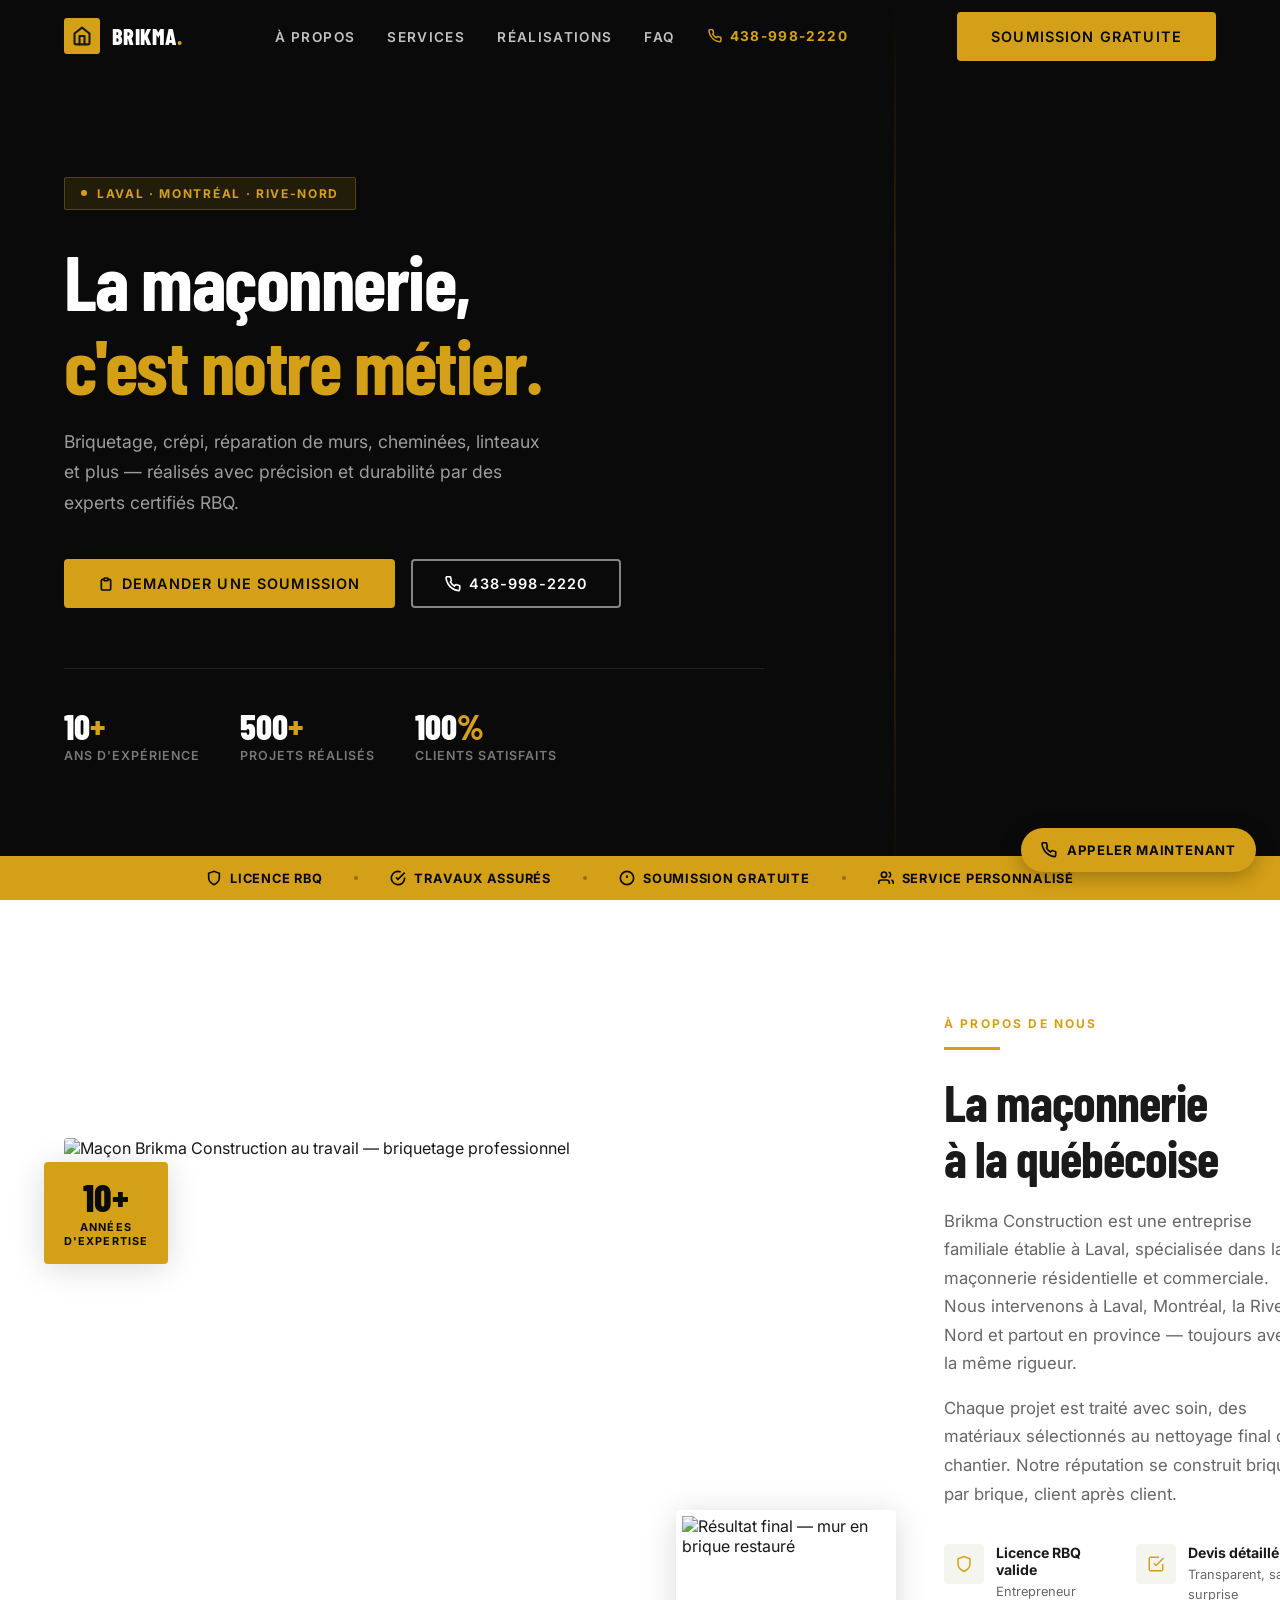
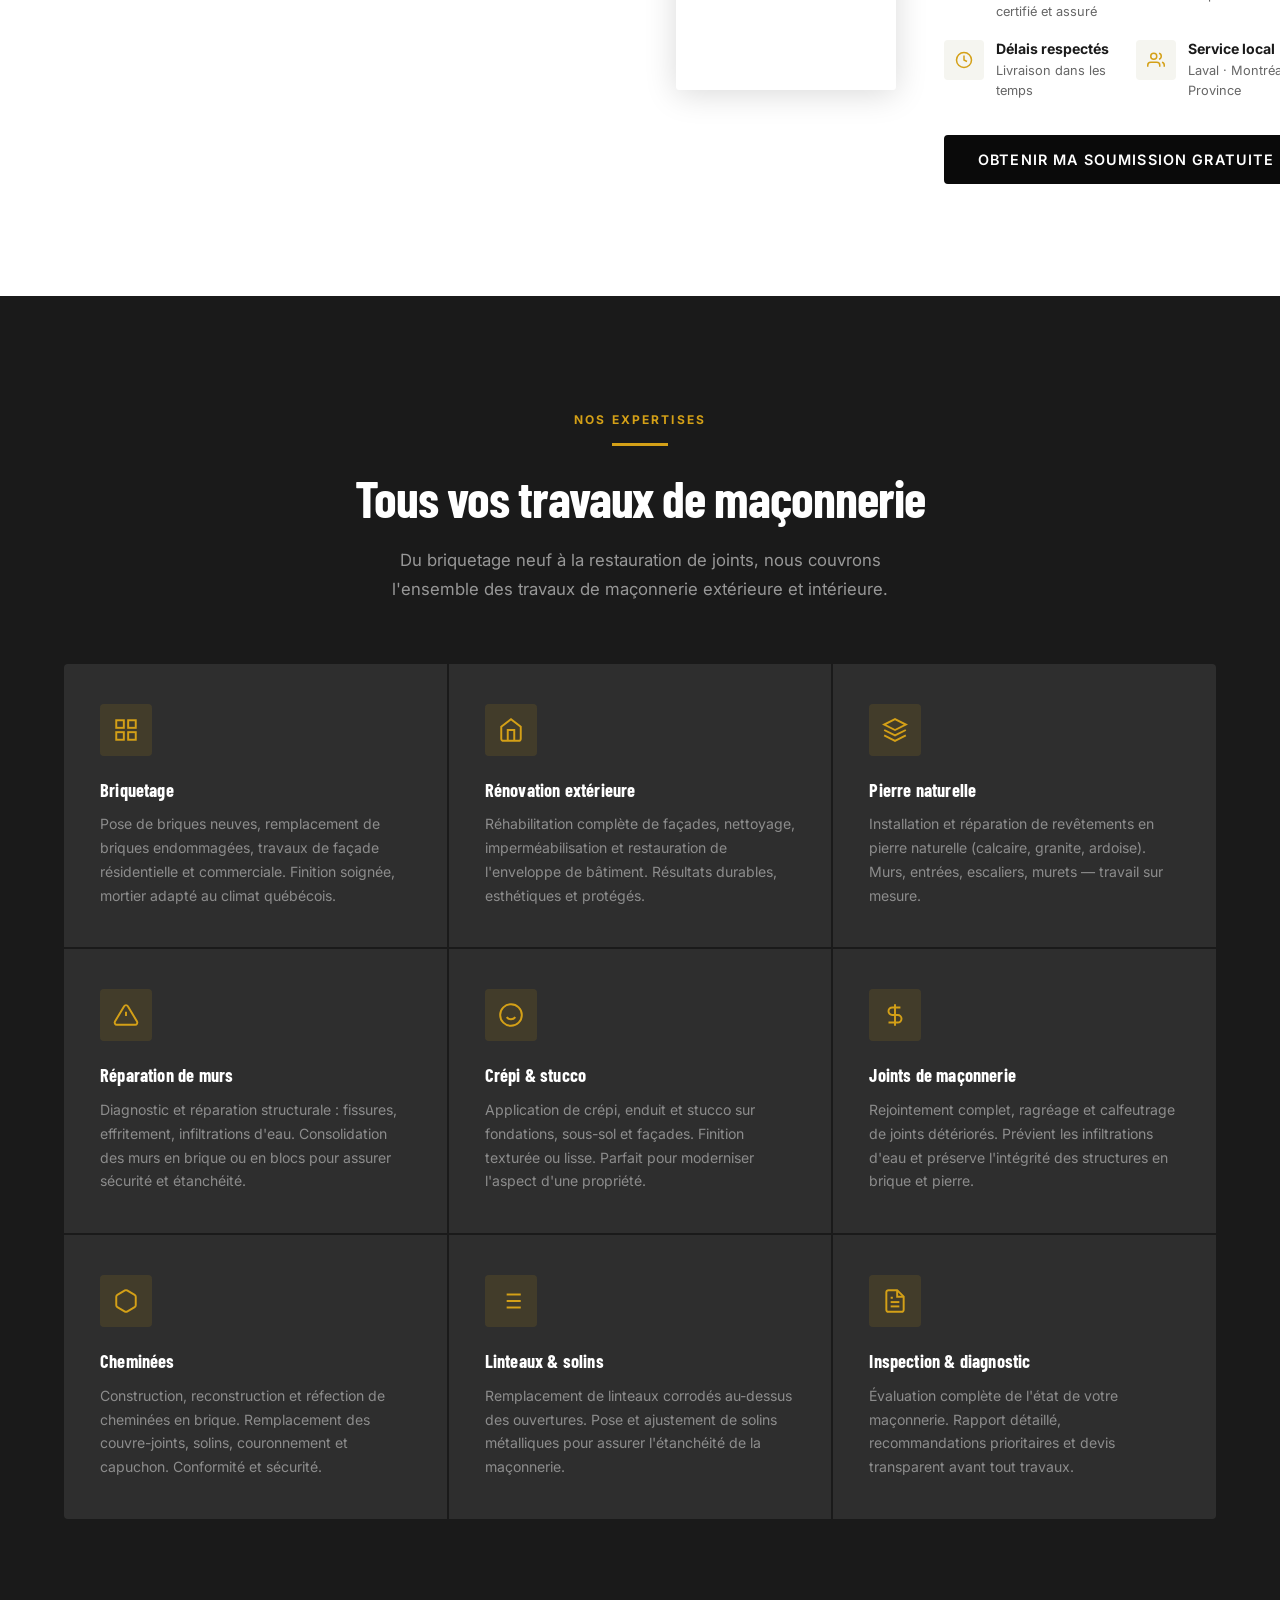
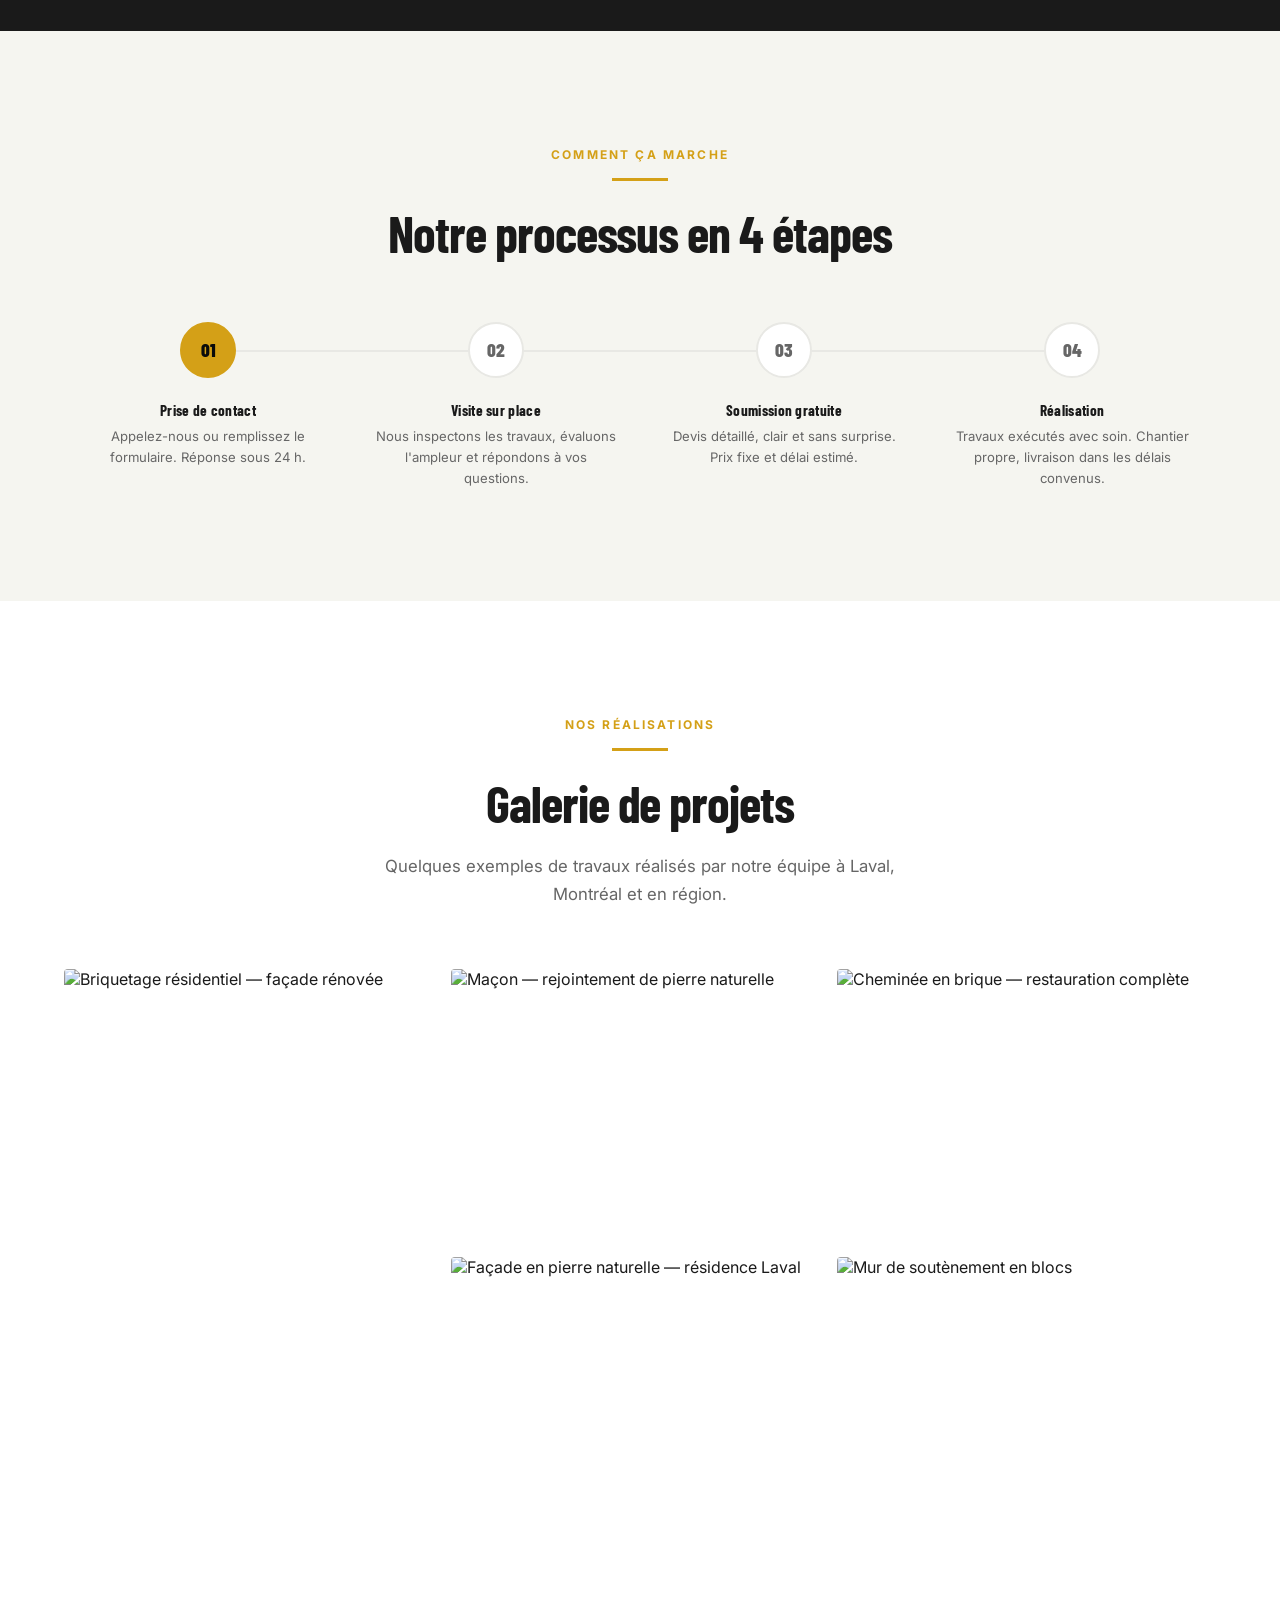
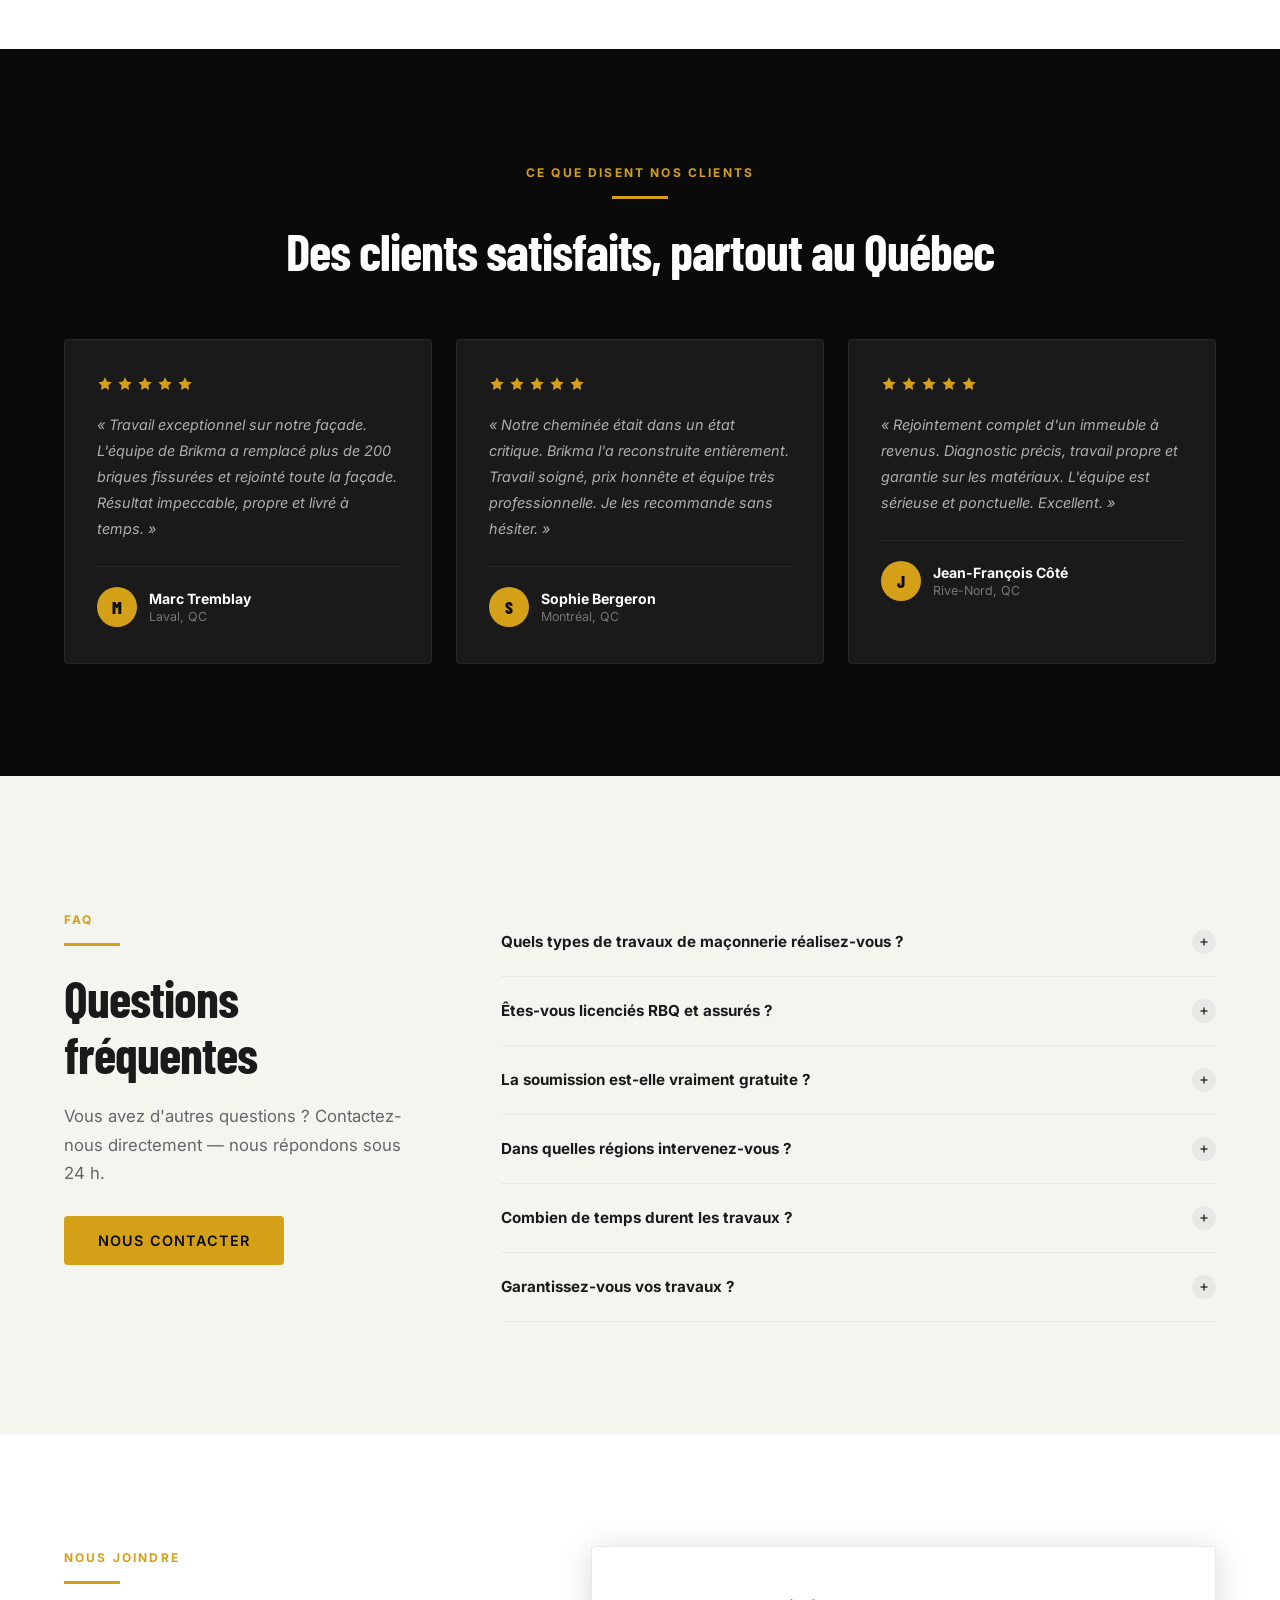
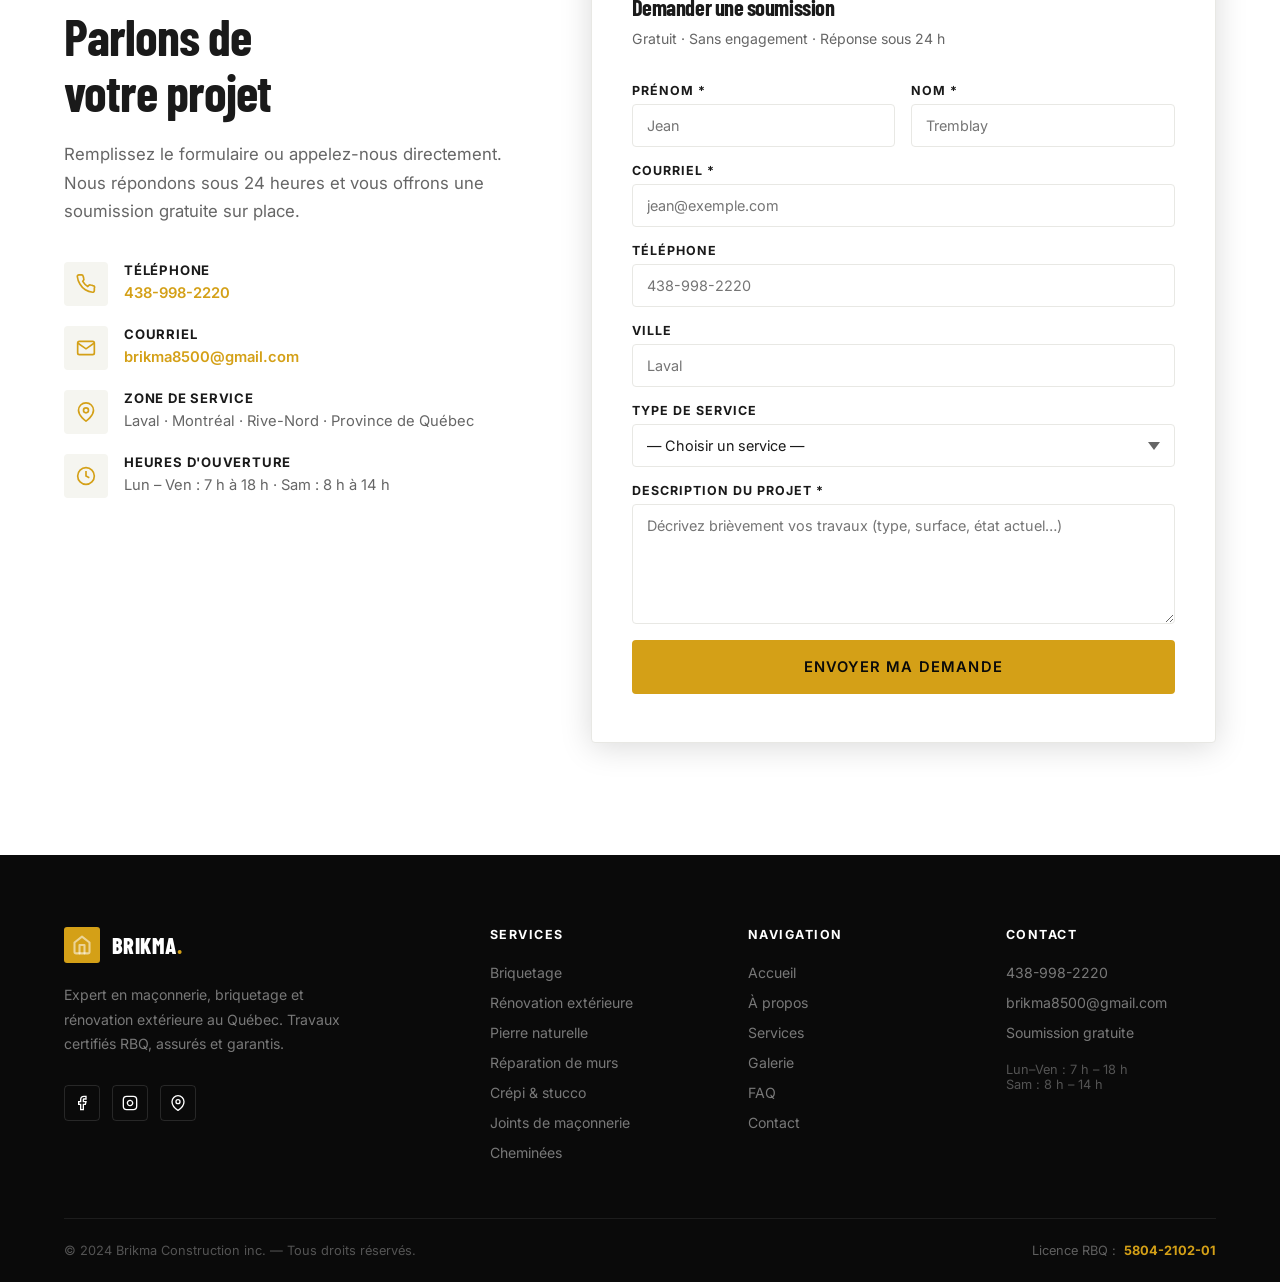
==== index.html @ 46151501 "Initial commit — Brikma Construction" ====
<!DOCTYPE html>
<html lang="fr">
<head>
  <meta charset="UTF-8"/>
  <meta name="viewport" content="width=device-width, initial-scale=1"/>
  <title>Brikma Construction — Maçonnerie & Briquetage à Laval et Montréal</title>

  <!-- SEO -->
  <meta name="description" content="Brikma Construction — Expert en maçonnerie, briquetage, rénovation extérieure, réparation de murs, crépi, pierre, cheminées et joints à Laval et dans tout le Québec. Soumission gratuite. RBQ 5804-2102-01."/>
  <meta name="keywords" content="maçonnerie Laval, briqueteur Montréal, entrepreneur général Québec, briquetage, rénovation extérieure, réparation mur, crépi, pierre, cheminée, linteaux, solins, joints, Brikma Construction"/>
  <meta name="robots" content="index, follow"/>
  <link rel="canonical" href="https://www.brikmaconstruction.com/"/>

  <!-- Open Graph -->
  <meta property="og:title" content="Brikma Construction — Maçonnerie & Briquetage Laval | Québec"/>
  <meta property="og:description" content="Expert en maçonnerie, briquetage et rénovation extérieure à Laval et Montréal. Soumission gratuite, travail garanti, licence RBQ."/>
  <meta property="og:type" content="website"/>
  <meta property="og:url" content="https://www.brikmaconstruction.com/"/>
  <meta property="og:locale" content="fr_CA"/>

  <!-- Twitter Card -->
  <meta name="twitter:card" content="summary_large_image"/>
  <meta name="twitter:title" content="Brikma Construction — Maçonnerie & Briquetage Laval"/>
  <meta name="twitter:description" content="Expert en maçonnerie et briquetage à Laval et Montréal. Soumission gratuite."/>

  <!-- Schema.org LocalBusiness -->
  <script type="application/ld+json">
  {
    "@context": "https://schema.org",
    "@type": "LocalBusiness",
    "name": "Brikma Construction",
    "description": "Expert en maçonnerie, briquetage et rénovation extérieure au Québec.",
    "url": "https://www.brikmaconstruction.com",
    "telephone": "+1-438-998-2220",
    "email": "brikma8500@gmail.com",
    "address": {
      "@type": "PostalAddress",
      "addressLocality": "Laval",
      "addressRegion": "QC",
      "addressCountry": "CA"
    },
    "areaServed": ["Laval", "Montréal", "Québec", "Rive-Nord"],
    "priceRange": "$$",
    "openingHours": "Mo-Fr 07:00-18:00"
  }
  </script>

  <!-- Fonts -->
  <link rel="preconnect" href="https://fonts.googleapis.com"/>
  <link rel="preconnect" href="https://fonts.gstatic.com" crossorigin/>
  <link href="https://fonts.googleapis.com/css2?family=Barlow+Condensed:wght@600;700;800&family=Inter:wght@400;500;600;700&display=swap" rel="stylesheet"/>

  <link rel="stylesheet" href="css/style.css"/>
</head>
<body>

<!-- ============================================================
     NAVBAR
     ============================================================ -->
<nav id="navbar" aria-label="Navigation principale">
  <div class="container nav-inner">
    <a href="#hero" class="nav-logo" aria-label="Brikma Construction — Accueil">
      <div class="nav-logo-icon" aria-hidden="true">
        <svg viewBox="0 0 24 24" fill="none" stroke="currentColor" stroke-width="2.5" stroke-linecap="round" stroke-linejoin="round">
          <path d="M3 9l9-7 9 7v11a2 2 0 0 1-2 2H5a2 2 0 0 1-2-2z"/>
          <polyline points="9 22 9 12 15 12 15 22"/>
        </svg>
      </div>
      <div class="nav-logo-text">BRIKMA<span>.</span></div>
    </a>

    <ul class="nav-links" role="list">
      <li><a href="#about">À propos</a></li>
      <li><a href="#services">Services</a></li>
      <li><a href="#gallery">Réalisations</a></li>
      <li><a href="#faq">FAQ</a></li>
      <li>
        <a href="tel:+14389982220" class="nav-phone" aria-label="Appeler Brikma Construction">
          <svg width="14" height="14" viewBox="0 0 24 24" fill="none" stroke="currentColor" stroke-width="2.5"><path d="M22 16.92v3a2 2 0 0 1-2.18 2 19.79 19.79 0 0 1-8.63-3.07A19.5 19.5 0 0 1 4.69 12a19.79 19.79 0 0 1-3.07-8.67A2 2 0 0 1 3.62 1h3a2 2 0 0 1 2 1.72 12.84 12.84 0 0 0 .7 2.81 2 2 0 0 1-.45 2.11L8.09 8.91a16 16 0 0 0 6 6l1.27-1.27a2 2 0 0 1 2.11-.45 12.84 12.84 0 0 0 2.81.7A2 2 0 0 1 22 16.92z"/></svg>
          438-998-2220
        </a>
      </li>
    </ul>

    <a href="#contact" class="btn btn-gold nav-cta">Soumission gratuite</a>

    <button id="nav-toggle" class="nav-toggle" aria-label="Ouvrir le menu" aria-expanded="false">
      <span></span><span></span><span></span>
    </button>
  </div>
</nav>

<!-- Mobile nav overlay -->
<div id="nav-mobile" class="nav-mobile" role="dialog" aria-modal="true" aria-label="Menu mobile">
  <button id="nav-mobile-close" class="nav-mobile-close" aria-label="Fermer le menu">&#x2715;</button>
  <a href="#about">À propos</a>
  <a href="#services">Services</a>
  <a href="#gallery">Réalisations</a>
  <a href="#faq">FAQ</a>
  <a href="#contact" style="color: var(--gold);">Soumission gratuite</a>
  <a href="tel:+14389982220">438-998-2220</a>
</div>

<!-- ============================================================
     HERO
     ============================================================ -->
<section id="hero" aria-label="Accueil Brikma Construction">
  <div class="hero-bg" aria-hidden="true"></div>
  <div class="hero-line" aria-hidden="true"></div>

  <div class="container">
    <div class="hero-content">
      <div class="hero-badge reveal">
        <span class="hero-badge-dot" aria-hidden="true"></span>
        Laval · Montréal · Rive-Nord
      </div>

      <h1 class="hero-title reveal reveal-delay-1">
        La maçonnerie,
        <span class="hero-title-accent">c'est notre métier.</span>
      </h1>

      <p class="hero-sub reveal reveal-delay-2">
        Briquetage, crépi, réparation de murs, cheminées, linteaux et plus —
        réalisés avec précision et durabilité par des experts certifiés RBQ.
      </p>

      <div class="hero-actions reveal reveal-delay-3">
        <a href="#contact" class="btn btn-gold">
          <svg width="16" height="16" viewBox="0 0 24 24" fill="none" stroke="currentColor" stroke-width="2.5"><path d="M9 5H7a2 2 0 0 0-2 2v12a2 2 0 0 0 2 2h10a2 2 0 0 0 2-2V7a2 2 0 0 0-2-2h-2"/><rect x="9" y="3" width="6" height="4" rx="1"/></svg>
          Demander une soumission
        </a>
        <a href="tel:+14389982220" class="btn btn-outline">
          <svg width="16" height="16" viewBox="0 0 24 24" fill="none" stroke="currentColor" stroke-width="2.5"><path d="M22 16.92v3a2 2 0 0 1-2.18 2 19.79 19.79 0 0 1-8.63-3.07A19.5 19.5 0 0 1 4.69 12a19.79 19.79 0 0 1-3.07-8.67A2 2 0 0 1 3.62 1h3a2 2 0 0 1 2 1.72c.18.97.44 1.92.7 2.81a2 2 0 0 1-.45 2.11L8.09 8.91a16 16 0 0 0 6 6l1.27-1.27a2 2 0 0 1 2.11-.45c.89.26 1.84.52 2.81.7A2 2 0 0 1 22 16.92z"/></svg>
          438-998-2220
        </a>
      </div>

      <div class="hero-stats reveal reveal-delay-4">
        <div class="stat-item">
          <div class="stat-num">10<span>+</span></div>
          <div class="stat-label">Ans d'expérience</div>
        </div>
        <div class="stat-item">
          <div class="stat-num">500<span>+</span></div>
          <div class="stat-label">Projets réalisés</div>
        </div>
        <div class="stat-item">
          <div class="stat-num">100<span>%</span></div>
          <div class="stat-label">Clients satisfaits</div>
        </div>
      </div>
    </div>
  </div>

  <!-- Trust bar -->
  <div class="trust-bar" aria-label="Certifications">
    <div class="container trust-bar-inner">
      <div class="trust-item">
        <svg width="16" height="16" viewBox="0 0 24 24" fill="none" stroke="currentColor" stroke-width="2.5"><path d="M12 22s8-4 8-10V5l-8-3-8 3v7c0 6 8 10 8 10z"/></svg>
        Licence RBQ
      </div>
      <div class="trust-sep" aria-hidden="true"></div>
      <div class="trust-item">
        <svg width="16" height="16" viewBox="0 0 24 24" fill="none" stroke="currentColor" stroke-width="2.5"><path d="M22 11.08V12a10 10 0 1 1-5.93-9.14"/><polyline points="22 4 12 14.01 9 11.01"/></svg>
        Travaux assurés
      </div>
      <div class="trust-sep" aria-hidden="true"></div>
      <div class="trust-item">
        <svg width="16" height="16" viewBox="0 0 24 24" fill="none" stroke="currentColor" stroke-width="2.5"><circle cx="12" cy="12" r="10"/><line x1="12" y1="8" x2="12" y2="12"/><line x1="12" y1="16" x2="12.01" y2="16"/></svg>
        Soumission gratuite
      </div>
      <div class="trust-sep" aria-hidden="true"></div>
      <div class="trust-item">
        <svg width="16" height="16" viewBox="0 0 24 24" fill="none" stroke="currentColor" stroke-width="2.5"><path d="M17 21v-2a4 4 0 0 0-4-4H5a4 4 0 0 0-4 4v2"/><circle cx="9" cy="7" r="4"/><path d="M23 21v-2a4 4 0 0 0-3-3.87"/><path d="M16 3.13a4 4 0 0 1 0 7.75"/></svg>
        Service personnalisé
      </div>
    </div>
  </div>
</section>

<!-- ============================================================
     À PROPOS
     ============================================================ -->
<section id="about" aria-labelledby="about-title">
  <div class="container">
    <div class="about-grid">
      <div class="about-visual reveal">
        <img
          src="https://images.unsplash.com/photo-1504307651254-35680f356dfd?w=800&q=80"
          alt="Maçon Brikma Construction au travail — briquetage professionnel"
          class="about-img-main"
          width="800" height="520"
          loading="lazy"
        />
        <div class="about-badge">
          <div class="about-badge-num">10+</div>
          <div class="about-badge-text">Années<br>d'expertise</div>
        </div>
        <img
          src="https://images.unsplash.com/photo-1589939705384-5185137a7f0f?w=400&q=80"
          alt="Résultat final — mur en brique restauré"
          class="about-img-accent"
          width="220" height="180"
          loading="lazy"
        />
      </div>

      <div>
        <span class="section-label reveal">À propos de nous</span>
        <div class="gold-rule reveal reveal-delay-1"></div>
        <h2 id="about-title" class="section-title reveal reveal-delay-1">
          La maçonnerie<br>à la québécoise
        </h2>
        <p class="section-sub reveal reveal-delay-2">
          Brikma Construction est une entreprise familiale établie à Laval, spécialisée dans
          la maçonnerie résidentielle et commerciale. Nous intervenons à Laval, Montréal,
          la Rive-Nord et partout en province — toujours avec la même rigueur.
        </p>
        <p class="section-sub reveal reveal-delay-2" style="margin-top:16px">
          Chaque projet est traité avec soin, des matériaux sélectionnés au nettoyage final du chantier.
          Notre réputation se construit brique par brique, client après client.
        </p>

        <div class="about-features reveal reveal-delay-3">
          <div class="about-feature">
            <div class="about-feature-icon">
              <svg viewBox="0 0 24 24" fill="none" stroke="currentColor" stroke-width="2"><path d="M12 22s8-4 8-10V5l-8-3-8 3v7c0 6 8 10 8 10z"/></svg>
            </div>
            <div class="about-feature-text">
              <strong>Licence RBQ valide</strong>
              <span>Entrepreneur certifié et assuré</span>
            </div>
          </div>
          <div class="about-feature">
            <div class="about-feature-icon">
              <svg viewBox="0 0 24 24" fill="none" stroke="currentColor" stroke-width="2"><polyline points="9 11 12 14 22 4"/><path d="M21 12v7a2 2 0 0 1-2 2H5a2 2 0 0 1-2-2V5a2 2 0 0 1 2-2h11"/></svg>
            </div>
            <div class="about-feature-text">
              <strong>Devis détaillé</strong>
              <span>Transparent, sans surprise</span>
            </div>
          </div>
          <div class="about-feature">
            <div class="about-feature-icon">
              <svg viewBox="0 0 24 24" fill="none" stroke="currentColor" stroke-width="2"><circle cx="12" cy="12" r="10"/><polyline points="12 6 12 12 16 14"/></svg>
            </div>
            <div class="about-feature-text">
              <strong>Délais respectés</strong>
              <span>Livraison dans les temps</span>
            </div>
          </div>
          <div class="about-feature">
            <div class="about-feature-icon">
              <svg viewBox="0 0 24 24" fill="none" stroke="currentColor" stroke-width="2"><path d="M17 21v-2a4 4 0 0 0-4-4H5a4 4 0 0 0-4 4v2"/><circle cx="9" cy="7" r="4"/><path d="M23 21v-2a4 4 0 0 0-3-3.87"/><path d="M16 3.13a4 4 0 0 1 0 7.75"/></svg>
            </div>
            <div class="about-feature-text">
              <strong>Service local</strong>
              <span>Laval · Montréal · Province</span>
            </div>
          </div>
        </div>

        <a href="#contact" class="btn btn-dark reveal reveal-delay-4" style="margin-top:36px">
          Obtenir ma soumission gratuite
        </a>
      </div>
    </div>
  </div>
</section>

<!-- ============================================================
     SERVICES
     ============================================================ -->
<section id="services" aria-labelledby="services-title">
  <div class="container">
    <div class="text-center">
      <span class="section-label reveal">Nos expertises</span>
      <div class="gold-rule reveal reveal-delay-1"></div>
      <h2 id="services-title" class="section-title reveal reveal-delay-1" style="color:var(--white)">
        Tous vos travaux de maçonnerie
      </h2>
      <p class="section-sub reveal reveal-delay-2">
        Du briquetage neuf à la restauration de joints, nous couvrons l'ensemble
        des travaux de maçonnerie extérieure et intérieure.
      </p>
    </div>

    <div class="services-grid">

      <div class="service-card reveal">
        <div class="service-icon">
          <svg viewBox="0 0 24 24" fill="none" stroke="currentColor" stroke-width="1.8"><rect x="3" y="3" width="7" height="7"/><rect x="14" y="3" width="7" height="7"/><rect x="3" y="14" width="7" height="7"/><rect x="14" y="14" width="7" height="7"/></svg>
        </div>
        <h3>Briquetage</h3>
        <p>Pose de briques neuves, remplacement de briques endommagées, travaux de façade résidentielle et commerciale. Finition soignée, mortier adapté au climat québécois.</p>
      </div>

      <div class="service-card reveal reveal-delay-1">
        <div class="service-icon">
          <svg viewBox="0 0 24 24" fill="none" stroke="currentColor" stroke-width="1.8"><path d="M3 9l9-7 9 7v11a2 2 0 0 1-2 2H5a2 2 0 0 1-2-2z"/><polyline points="9 22 9 12 15 12 15 22"/></svg>
        </div>
        <h3>Rénovation extérieure</h3>
        <p>Réhabilitation complète de façades, nettoyage, imperméabilisation et restauration de l'enveloppe de bâtiment. Résultats durables, esthétiques et protégés.</p>
      </div>

      <div class="service-card reveal reveal-delay-2">
        <div class="service-icon">
          <svg viewBox="0 0 24 24" fill="none" stroke="currentColor" stroke-width="1.8"><path d="M12 2L2 7l10 5 10-5-10-5z"/><path d="M2 17l10 5 10-5"/><path d="M2 12l10 5 10-5"/></svg>
        </div>
        <h3>Pierre naturelle</h3>
        <p>Installation et réparation de revêtements en pierre naturelle (calcaire, granite, ardoise). Murs, entrées, escaliers, murets — travail sur mesure.</p>
      </div>

      <div class="service-card reveal">
        <div class="service-icon">
          <svg viewBox="0 0 24 24" fill="none" stroke="currentColor" stroke-width="1.8"><path d="M10.29 3.86L1.82 18a2 2 0 0 0 1.71 3h16.94a2 2 0 0 0 1.71-3L13.71 3.86a2 2 0 0 0-3.42 0z"/><line x1="12" y1="9" x2="12" y2="13"/><line x1="12" y1="17" x2="12.01" y2="17"/></svg>
        </div>
        <h3>Réparation de murs</h3>
        <p>Diagnostic et réparation structurale : fissures, effritement, infiltrations d'eau. Consolidation des murs en brique ou en blocs pour assurer sécurité et étanchéité.</p>
      </div>

      <div class="service-card reveal reveal-delay-1">
        <div class="service-icon">
          <svg viewBox="0 0 24 24" fill="none" stroke="currentColor" stroke-width="1.8"><circle cx="12" cy="12" r="10"/><path d="M8 14s1.5 2 4 2 4-2 4-2"/><line x1="9" y1="9" x2="9.01" y2="9"/><line x1="15" y1="9" x2="15.01" y2="9"/></svg>
        </div>
        <h3>Crépi & stucco</h3>
        <p>Application de crépi, enduit et stucco sur fondations, sous-sol et façades. Finition texturée ou lisse. Parfait pour moderniser l'aspect d'une propriété.</p>
      </div>

      <div class="service-card reveal reveal-delay-2">
        <div class="service-icon">
          <svg viewBox="0 0 24 24" fill="none" stroke="currentColor" stroke-width="1.8"><line x1="12" y1="2" x2="12" y2="22"/><path d="M17 5H9.5a3.5 3.5 0 0 0 0 7h5a3.5 3.5 0 0 1 0 7H6"/></svg>
        </div>
        <h3>Joints de maçonnerie</h3>
        <p>Rejointement complet, ragréage et calfeutrage de joints détériorés. Prévient les infiltrations d'eau et préserve l'intégrité des structures en brique et pierre.</p>
      </div>

      <div class="service-card reveal">
        <div class="service-icon">
          <svg viewBox="0 0 24 24" fill="none" stroke="currentColor" stroke-width="1.8"><path d="M21 16V8a2 2 0 0 0-1-1.73l-7-4a2 2 0 0 0-2 0l-7 4A2 2 0 0 0 3 8v8a2 2 0 0 0 1 1.73l7 4a2 2 0 0 0 2 0l7-4A2 2 0 0 0 21 16z"/></svg>
        </div>
        <h3>Cheminées</h3>
        <p>Construction, reconstruction et réfection de cheminées en brique. Remplacement des couvre-joints, solins, couronnement et capuchon. Conformité et sécurité.</p>
      </div>

      <div class="service-card reveal reveal-delay-1">
        <div class="service-icon">
          <svg viewBox="0 0 24 24" fill="none" stroke="currentColor" stroke-width="1.8"><line x1="8" y1="6" x2="21" y2="6"/><line x1="8" y1="12" x2="21" y2="12"/><line x1="8" y1="18" x2="21" y2="18"/><line x1="3" y1="6" x2="3.01" y2="6"/><line x1="3" y1="12" x2="3.01" y2="12"/><line x1="3" y1="18" x2="3.01" y2="18"/></svg>
        </div>
        <h3>Linteaux & solins</h3>
        <p>Remplacement de linteaux corrodés au-dessus des ouvertures. Pose et ajustement de solins métalliques pour assurer l'étanchéité de la maçonnerie.</p>
      </div>

      <div class="service-card reveal reveal-delay-2">
        <div class="service-icon">
          <svg viewBox="0 0 24 24" fill="none" stroke="currentColor" stroke-width="1.8"><path d="M14 2H6a2 2 0 0 0-2 2v16a2 2 0 0 0 2 2h12a2 2 0 0 0 2-2V8z"/><polyline points="14 2 14 8 20 8"/><line x1="16" y1="13" x2="8" y2="13"/><line x1="16" y1="17" x2="8" y2="17"/><polyline points="10 9 9 9 8 9"/></svg>
        </div>
        <h3>Inspection & diagnostic</h3>
        <p>Évaluation complète de l'état de votre maçonnerie. Rapport détaillé, recommandations prioritaires et devis transparent avant tout travaux.</p>
      </div>

    </div>
  </div>
</section>

<!-- ============================================================
     PROCESSUS
     ============================================================ -->
<section id="process" aria-labelledby="process-title">
  <div class="container">
    <div class="text-center">
      <span class="section-label reveal">Comment ça marche</span>
      <div class="gold-rule reveal reveal-delay-1"></div>
      <h2 id="process-title" class="section-title reveal reveal-delay-1">Notre processus en 4 étapes</h2>
    </div>

    <div class="process-steps">
      <div class="process-step active reveal">
        <div class="process-num">01</div>
        <h4>Prise de contact</h4>
        <p>Appelez-nous ou remplissez le formulaire. Réponse sous 24 h.</p>
      </div>
      <div class="process-step reveal reveal-delay-1">
        <div class="process-num">02</div>
        <h4>Visite sur place</h4>
        <p>Nous inspectons les travaux, évaluons l'ampleur et répondons à vos questions.</p>
      </div>
      <div class="process-step reveal reveal-delay-2">
        <div class="process-num">03</div>
        <h4>Soumission gratuite</h4>
        <p>Devis détaillé, clair et sans surprise. Prix fixe et délai estimé.</p>
      </div>
      <div class="process-step reveal reveal-delay-3">
        <div class="process-num">04</div>
        <h4>Réalisation</h4>
        <p>Travaux exécutés avec soin. Chantier propre, livraison dans les délais convenus.</p>
      </div>
    </div>
  </div>
</section>

<!-- ============================================================
     GALERIE
     ============================================================ -->
<section id="gallery" aria-labelledby="gallery-title">
  <div class="container">
    <div class="text-center">
      <span class="section-label reveal">Nos réalisations</span>
      <div class="gold-rule reveal reveal-delay-1"></div>
      <h2 id="gallery-title" class="section-title reveal reveal-delay-1">Galerie de projets</h2>
      <p class="section-sub reveal reveal-delay-2">
        Quelques exemples de travaux réalisés par notre équipe à Laval, Montréal et en région.
      </p>
    </div>

    <div class="gallery-grid reveal">
      <div class="gallery-item" role="button" tabindex="0" aria-label="Voir projet — Briquetage résidentiel">
        <img src="https://images.unsplash.com/photo-1558618666-fcd25c85cd64?w=800&q=80" alt="Briquetage résidentiel — façade rénovée" loading="lazy" width="400" height="560"/>
        <div class="gallery-overlay"><span class="gallery-label">Briquetage résidentiel</span></div>
      </div>
      <div class="gallery-item" role="button" tabindex="0" aria-label="Voir projet — Rejointement de pierre">
        <img src="https://images.unsplash.com/photo-1504307651254-35680f356dfd?w=600&q=80" alt="Maçon — rejointement de pierre naturelle" loading="lazy" width="400" height="280"/>
        <div class="gallery-overlay"><span class="gallery-label">Rejointement de pierre</span></div>
      </div>
      <div class="gallery-item" role="button" tabindex="0" aria-label="Voir projet — Restauration de cheminée">
        <img src="https://images.unsplash.com/photo-1581858726788-75bc0f6a952d?w=600&q=80" alt="Cheminée en brique — restauration complète" loading="lazy" width="400" height="280"/>
        <div class="gallery-overlay"><span class="gallery-label">Restauration cheminée</span></div>
      </div>
      <div class="gallery-item" role="button" tabindex="0" aria-label="Voir projet — Façade en pierre">
        <img src="https://images.unsplash.com/photo-1545324418-cc1a3fa10c00?w=600&q=80" alt="Façade en pierre naturelle — résidence Laval" loading="lazy" width="400" height="280"/>
        <div class="gallery-overlay"><span class="gallery-label">Façade en pierre</span></div>
      </div>
      <div class="gallery-item" role="button" tabindex="0" aria-label="Voir projet — Mur de soutènement">
        <img src="https://images.unsplash.com/photo-1589939705384-5185137a7f0f?w=600&q=80" alt="Mur de soutènement en blocs" loading="lazy" width="400" height="280"/>
        <div class="gallery-overlay"><span class="gallery-label">Mur de soutènement</span></div>
      </div>
    </div>
  </div>
</section>

<!-- Lightbox -->
<div id="lightbox" class="lightbox" role="dialog" aria-modal="true" aria-label="Image agrandie">
  <button id="lightbox-close" class="lightbox-close" aria-label="Fermer">&times;</button>
  <img id="lightbox-img" src="" alt=""/>
</div>

<!-- ============================================================
     TÉMOIGNAGES
     ============================================================ -->
<section id="testimonials" aria-labelledby="testimonials-title">
  <div class="container">
    <div class="text-center">
      <span class="section-label reveal">Ce que disent nos clients</span>
      <div class="gold-rule reveal reveal-delay-1"></div>
      <h2 id="testimonials-title" class="section-title reveal reveal-delay-1" style="color:var(--white)">
        Des clients satisfaits, partout au Québec
      </h2>
    </div>

    <div class="testimonials-grid">

      <div class="testimonial-card reveal">
        <div class="stars" aria-label="5 étoiles sur 5">
          <svg viewBox="0 0 24 24"><path d="M12 2l3.09 6.26L22 9.27l-5 4.87 1.18 6.88L12 17.77l-6.18 3.25L7 14.14 2 9.27l6.91-1.01L12 2z"/></svg>
          <svg viewBox="0 0 24 24"><path d="M12 2l3.09 6.26L22 9.27l-5 4.87 1.18 6.88L12 17.77l-6.18 3.25L7 14.14 2 9.27l6.91-1.01L12 2z"/></svg>
          <svg viewBox="0 0 24 24"><path d="M12 2l3.09 6.26L22 9.27l-5 4.87 1.18 6.88L12 17.77l-6.18 3.25L7 14.14 2 9.27l6.91-1.01L12 2z"/></svg>
          <svg viewBox="0 0 24 24"><path d="M12 2l3.09 6.26L22 9.27l-5 4.87 1.18 6.88L12 17.77l-6.18 3.25L7 14.14 2 9.27l6.91-1.01L12 2z"/></svg>
          <svg viewBox="0 0 24 24"><path d="M12 2l3.09 6.26L22 9.27l-5 4.87 1.18 6.88L12 17.77l-6.18 3.25L7 14.14 2 9.27l6.91-1.01L12 2z"/></svg>
        </div>
        <blockquote>« Travail exceptionnel sur notre façade. L'équipe de Brikma a remplacé plus de 200 briques fissurées et rejointé toute la façade. Résultat impeccable, propre et livré à temps. »</blockquote>
        <div class="testimonial-author">
          <div class="author-avatar" aria-hidden="true">M</div>
          <div>
            <div class="author-name">Marc Tremblay</div>
            <div class="author-loc">Laval, QC</div>
          </div>
        </div>
      </div>

      <div class="testimonial-card reveal reveal-delay-1">
        <div class="stars" aria-label="5 étoiles sur 5">
          <svg viewBox="0 0 24 24"><path d="M12 2l3.09 6.26L22 9.27l-5 4.87 1.18 6.88L12 17.77l-6.18 3.25L7 14.14 2 9.27l6.91-1.01L12 2z"/></svg>
          <svg viewBox="0 0 24 24"><path d="M12 2l3.09 6.26L22 9.27l-5 4.87 1.18 6.88L12 17.77l-6.18 3.25L7 14.14 2 9.27l6.91-1.01L12 2z"/></svg>
          <svg viewBox="0 0 24 24"><path d="M12 2l3.09 6.26L22 9.27l-5 4.87 1.18 6.88L12 17.77l-6.18 3.25L7 14.14 2 9.27l6.91-1.01L12 2z"/></svg>
          <svg viewBox="0 0 24 24"><path d="M12 2l3.09 6.26L22 9.27l-5 4.87 1.18 6.88L12 17.77l-6.18 3.25L7 14.14 2 9.27l6.91-1.01L12 2z"/></svg>
          <svg viewBox="0 0 24 24"><path d="M12 2l3.09 6.26L22 9.27l-5 4.87 1.18 6.88L12 17.77l-6.18 3.25L7 14.14 2 9.27l6.91-1.01L12 2z"/></svg>
        </div>
        <blockquote>« Notre cheminée était dans un état critique. Brikma l'a reconstruite entièrement. Travail soigné, prix honnête et équipe très professionnelle. Je les recommande sans hésiter. »</blockquote>
        <div class="testimonial-author">
          <div class="author-avatar" aria-hidden="true">S</div>
          <div>
            <div class="author-name">Sophie Bergeron</div>
            <div class="author-loc">Montréal, QC</div>
          </div>
        </div>
      </div>

      <div class="testimonial-card reveal reveal-delay-2">
        <div class="stars" aria-label="5 étoiles sur 5">
          <svg viewBox="0 0 24 24"><path d="M12 2l3.09 6.26L22 9.27l-5 4.87 1.18 6.88L12 17.77l-6.18 3.25L7 14.14 2 9.27l6.91-1.01L12 2z"/></svg>
          <svg viewBox="0 0 24 24"><path d="M12 2l3.09 6.26L22 9.27l-5 4.87 1.18 6.88L12 17.77l-6.18 3.25L7 14.14 2 9.27l6.91-1.01L12 2z"/></svg>
          <svg viewBox="0 0 24 24"><path d="M12 2l3.09 6.26L22 9.27l-5 4.87 1.18 6.88L12 17.77l-6.18 3.25L7 14.14 2 9.27l6.91-1.01L12 2z"/></svg>
          <svg viewBox="0 0 24 24"><path d="M12 2l3.09 6.26L22 9.27l-5 4.87 1.18 6.88L12 17.77l-6.18 3.25L7 14.14 2 9.27l6.91-1.01L12 2z"/></svg>
          <svg viewBox="0 0 24 24"><path d="M12 2l3.09 6.26L22 9.27l-5 4.87 1.18 6.88L12 17.77l-6.18 3.25L7 14.14 2 9.27l6.91-1.01L12 2z"/></svg>
        </div>
        <blockquote>« Rejointement complet d'un immeuble à revenus. Diagnostic précis, travail propre et garantie sur les matériaux. L'équipe est sérieuse et ponctuelle. Excellent. »</blockquote>
        <div class="testimonial-author">
          <div class="author-avatar" aria-hidden="true">J</div>
          <div>
            <div class="author-name">Jean-François Côté</div>
            <div class="author-loc">Rive-Nord, QC</div>
          </div>
        </div>
      </div>

    </div>
  </div>
</section>

<!-- ============================================================
     FAQ
     ============================================================ -->
<section id="faq" aria-labelledby="faq-title">
  <div class="container">
    <div class="faq-grid">
      <div>
        <span class="section-label reveal">FAQ</span>
        <div class="gold-rule reveal reveal-delay-1"></div>
        <h2 id="faq-title" class="section-title reveal reveal-delay-1">Questions fréquentes</h2>
        <p class="section-sub reveal reveal-delay-2">
          Vous avez d'autres questions ? Contactez-nous directement — nous répondons sous 24 h.
        </p>
        <a href="#contact" class="btn btn-gold reveal reveal-delay-3" style="margin-top:28px">Nous contacter</a>
      </div>

      <div class="faq-list" role="list">

        <div class="faq-item" role="listitem">
          <button class="faq-question" aria-expanded="false">
            Quels types de travaux de maçonnerie réalisez-vous ?
            <span class="faq-icon" aria-hidden="true"><svg viewBox="0 0 24 24" fill="none" stroke="currentColor" stroke-width="2.5"><line x1="12" y1="5" x2="12" y2="19"/><line x1="5" y1="12" x2="19" y2="12"/></svg></span>
          </button>
          <div class="faq-answer"><div class="faq-answer-inner">Nous réalisons tous les travaux de maçonnerie : briquetage neuf, réparation de briques, rejointement, crépi, pose de pierre naturelle, réfection de cheminées, remplacement de linteaux et de solins, ainsi que la réparation de murs en blocs ou en béton. Résidentiel comme commercial.</div></div>
        </div>

        <div class="faq-item" role="listitem">
          <button class="faq-question" aria-expanded="false">
            Êtes-vous licenciés RBQ et assurés ?
            <span class="faq-icon" aria-hidden="true"><svg viewBox="0 0 24 24" fill="none" stroke="currentColor" stroke-width="2.5"><line x1="12" y1="5" x2="12" y2="19"/><line x1="5" y1="12" x2="19" y2="12"/></svg></span>
          </button>
          <div class="faq-answer"><div class="faq-answer-inner">Oui. Brikma Construction détient une licence valide de la Régie du bâtiment du Québec (RBQ) et est pleinement assuré en responsabilité civile. Vous pouvez demander nos numéros de licence en tout temps.</div></div>
        </div>

        <div class="faq-item" role="listitem">
          <button class="faq-question" aria-expanded="false">
            La soumission est-elle vraiment gratuite ?
            <span class="faq-icon" aria-hidden="true"><svg viewBox="0 0 24 24" fill="none" stroke="currentColor" stroke-width="2.5"><line x1="12" y1="5" x2="12" y2="19"/><line x1="5" y1="12" x2="19" y2="12"/></svg></span>
          </button>
          <div class="faq-answer"><div class="faq-answer-inner">Absolument. La visite et le devis sont entièrement gratuits et sans engagement. Nous nous déplaçons sur votre propriété, évaluons l'état de la maçonnerie et vous remettons un devis détaillé et transparent.</div></div>
        </div>

        <div class="faq-item" role="listitem">
          <button class="faq-question" aria-expanded="false">
            Dans quelles régions intervenez-vous ?
            <span class="faq-icon" aria-hidden="true"><svg viewBox="0 0 24 24" fill="none" stroke="currentColor" stroke-width="2.5"><line x1="12" y1="5" x2="12" y2="19"/><line x1="5" y1="12" x2="19" y2="12"/></svg></span>
          </button>
          <div class="faq-answer"><div class="faq-answer-inner">Nous intervenons principalement à Laval, Montréal, Rive-Nord (Terrebonne, Blainville, Boisbriand, Mascouche, Saint-Jérôme) et sur la Rive-Sud. Pour des projets plus éloignés, contactez-nous — nous évaluons au cas par cas.</div></div>
        </div>

        <div class="faq-item" role="listitem">
          <button class="faq-question" aria-expanded="false">
            Combien de temps durent les travaux ?
            <span class="faq-icon" aria-hidden="true"><svg viewBox="0 0 24 24" fill="none" stroke="currentColor" stroke-width="2.5"><line x1="12" y1="5" x2="12" y2="19"/><line x1="5" y1="12" x2="19" y2="12"/></svg></span>
          </button>
          <div class="faq-answer"><div class="faq-answer-inner">La durée dépend de l'ampleur du projet. Un rejointement partiel peut se faire en 1–2 jours, tandis qu'un briquetage complet de façade peut prendre 1 à 2 semaines. Un délai précis est toujours inclus dans votre devis.</div></div>
        </div>

        <div class="faq-item" role="listitem">
          <button class="faq-question" aria-expanded="false">
            Garantissez-vous vos travaux ?
            <span class="faq-icon" aria-hidden="true"><svg viewBox="0 0 24 24" fill="none" stroke="currentColor" stroke-width="2.5"><line x1="12" y1="5" x2="12" y2="19"/><line x1="5" y1="12" x2="19" y2="12"/></svg></span>
          </button>
          <div class="faq-answer"><div class="faq-answer-inner">Oui. Tous nos travaux de maçonnerie sont garantis. En cas de défaut d'exécution ou de problème lié à notre intervention, nous revenons corriger sans frais supplémentaires. Les matériaux utilisés sont de première qualité.</div></div>
        </div>

      </div>
    </div>
  </div>
</section>

<!-- ============================================================
     CONTACT
     ============================================================ -->
<section id="contact" aria-labelledby="contact-title">
  <div class="container">
    <div class="contact-grid">

      <div class="contact-info">
        <span class="section-label reveal">Nous joindre</span>
        <div class="gold-rule reveal reveal-delay-1"></div>
        <h2 id="contact-title" class="section-title reveal reveal-delay-1">
          Parlons de<br>votre projet
        </h2>
        <p class="section-sub reveal reveal-delay-2">
          Remplissez le formulaire ou appelez-nous directement. Nous répondons sous 24 heures
          et vous offrons une soumission gratuite sur place.
        </p>

        <div class="contact-details">
          <div class="contact-detail reveal reveal-delay-2">
            <div class="contact-detail-icon" aria-hidden="true">
              <svg viewBox="0 0 24 24" fill="none" stroke="currentColor" stroke-width="2"><path d="M22 16.92v3a2 2 0 0 1-2.18 2 19.79 19.79 0 0 1-8.63-3.07A19.5 19.5 0 0 1 4.69 12a19.79 19.79 0 0 1-3.07-8.67A2 2 0 0 1 3.62 1h3a2 2 0 0 1 2 1.72c.18.97.44 1.92.7 2.81a2 2 0 0 1-.45 2.11L8.09 8.91a16 16 0 0 0 6 6l1.27-1.27a2 2 0 0 1 2.11-.45c.89.26 1.84.52 2.81.7A2 2 0 0 1 22 16.92z"/></svg>
            </div>
            <div>
              <strong>Téléphone</strong>
              <a href="tel:+14389982220">438-998-2220</a>
            </div>
          </div>

          <div class="contact-detail reveal reveal-delay-3">
            <div class="contact-detail-icon" aria-hidden="true">
              <svg viewBox="0 0 24 24" fill="none" stroke="currentColor" stroke-width="2"><path d="M4 4h16c1.1 0 2 .9 2 2v12c0 1.1-.9 2-2 2H4c-1.1 0-2-.9-2-2V6c0-1.1.9-2 2-2z"/><polyline points="22,6 12,13 2,6"/></svg>
            </div>
            <div>
              <strong>Courriel</strong>
              <a href="mailto:brikma8500@gmail.com">brikma8500@gmail.com</a>
            </div>
          </div>

          <div class="contact-detail reveal reveal-delay-3">
            <div class="contact-detail-icon" aria-hidden="true">
              <svg viewBox="0 0 24 24" fill="none" stroke="currentColor" stroke-width="2"><path d="M21 10c0 7-9 13-9 13s-9-6-9-13a9 9 0 0 1 18 0z"/><circle cx="12" cy="10" r="3"/></svg>
            </div>
            <div>
              <strong>Zone de service</strong>
              <span>Laval · Montréal · Rive-Nord · Province de Québec</span>
            </div>
          </div>

          <div class="contact-detail reveal reveal-delay-4">
            <div class="contact-detail-icon" aria-hidden="true">
              <svg viewBox="0 0 24 24" fill="none" stroke="currentColor" stroke-width="2"><circle cx="12" cy="12" r="10"/><polyline points="12 6 12 12 16 14"/></svg>
            </div>
            <div>
              <strong>Heures d'ouverture</strong>
              <span>Lun – Ven : 7 h à 18 h · Sam : 8 h à 14 h</span>
            </div>
          </div>
        </div>
      </div>

      <div class="contact-form-wrap reveal reveal-delay-1">
        <h3>Demander une soumission</h3>
        <p class="form-subtitle">Gratuit · Sans engagement · Réponse sous 24 h</p>

        <form id="contact-form" novalidate>
          <div class="form-row">
            <div class="form-group">
              <label for="f-name">Prénom *</label>
              <input type="text" id="f-name" name="prenom" required placeholder="Jean"/>
            </div>
            <div class="form-group">
              <label for="f-lastname">Nom *</label>
              <input type="text" id="f-lastname" name="nom" required placeholder="Tremblay"/>
            </div>
          </div>
          <div class="form-group">
            <label for="f-email">Courriel *</label>
            <input type="email" id="f-email" name="email" required placeholder="jean@exemple.com"/>
          </div>
          <div class="form-group">
            <label for="f-phone">Téléphone</label>
            <input type="tel" id="f-phone" name="telephone" placeholder="438-998-2220"/>
          </div>
          <div class="form-group">
            <label for="f-city">Ville</label>
            <input type="text" id="f-city" name="ville" placeholder="Laval"/>
          </div>
          <div class="form-group">
            <label for="f-service">Type de service</label>
            <select id="f-service" name="service">
              <option value="">— Choisir un service —</option>
              <option>Briquetage</option>
              <option>Rénovation extérieure</option>
              <option>Pierre naturelle</option>
              <option>Réparation de murs</option>
              <option>Crépi / Stucco</option>
              <option>Joints de maçonnerie</option>
              <option>Cheminée</option>
              <option>Linteaux / Solins</option>
              <option>Inspection / Diagnostic</option>
              <option>Autre</option>
            </select>
          </div>
          <div class="form-group">
            <label for="f-message">Description du projet *</label>
            <textarea id="f-message" name="message" required placeholder="Décrivez brièvement vos travaux (type, surface, état actuel…)"></textarea>
          </div>

          <input type="submit" class="btn btn-gold form-submit" value="Envoyer ma demande"/>

          <div id="form-success" class="form-success" role="alert">
            <svg width="20" height="20" viewBox="0 0 24 24" fill="none" stroke="currentColor" stroke-width="2.5"><polyline points="20 6 9 17 4 12"/></svg>
            Merci ! Nous vous répondrons sous 24 heures.
          </div>
          <div id="form-error" class="form-error" role="alert">
            <svg width="20" height="20" viewBox="0 0 24 24" fill="none" stroke="currentColor" stroke-width="2.5"><circle cx="12" cy="12" r="10"/><line x1="12" y1="8" x2="12" y2="12"/><line x1="12" y1="16" x2="12.01" y2="16"/></svg>
            Une erreur est survenue. Veuillez nous appeler directement.
          </div>
        </form>
      </div>

    </div>
  </div>
</section>

<!-- ============================================================
     FOOTER
     ============================================================ -->
<footer aria-label="Pied de page">
  <div class="container">
    <div class="footer-grid">

      <div class="footer-brand">
        <a href="#hero" class="nav-logo" aria-label="Retour en haut">
          <div class="nav-logo-icon" aria-hidden="true">
            <svg viewBox="0 0 24 24" fill="none" stroke="currentColor" stroke-width="2.5" stroke-linecap="round" stroke-linejoin="round">
              <path d="M3 9l9-7 9 7v11a2 2 0 0 1-2 2H5a2 2 0 0 1-2-2z"/>
              <polyline points="9 22 9 12 15 12 15 22"/>
            </svg>
          </div>
          <div class="nav-logo-text">BRIKMA<span>.</span></div>
        </a>
        <p>Expert en maçonnerie, briquetage et rénovation extérieure au Québec. Travaux certifiés RBQ, assurés et garantis.</p>
        <div class="footer-social" aria-label="Réseaux sociaux">
          <a href="#" aria-label="Facebook">
            <svg viewBox="0 0 24 24" fill="none" stroke="currentColor" stroke-width="2"><path d="M18 2h-3a5 5 0 0 0-5 5v3H7v4h3v8h4v-8h3l1-4h-4V7a1 1 0 0 1 1-1h3z"/></svg>
          </a>
          <a href="#" aria-label="Instagram">
            <svg viewBox="0 0 24 24" fill="none" stroke="currentColor" stroke-width="2"><rect x="2" y="2" width="20" height="20" rx="5" ry="5"/><path d="M16 11.37A4 4 0 1 1 12.63 8 4 4 0 0 1 16 11.37z"/><line x1="17.5" y1="6.5" x2="17.51" y2="6.5"/></svg>
          </a>
          <a href="#" aria-label="Google Maps">
            <svg viewBox="0 0 24 24" fill="none" stroke="currentColor" stroke-width="2"><path d="M21 10c0 7-9 13-9 13s-9-6-9-13a9 9 0 0 1 18 0z"/><circle cx="12" cy="10" r="3"/></svg>
          </a>
        </div>
      </div>

      <div class="footer-col">
        <h5>Services</h5>
        <ul class="footer-links" role="list">
          <li><a href="#services">Briquetage</a></li>
          <li><a href="#services">Rénovation extérieure</a></li>
          <li><a href="#services">Pierre naturelle</a></li>
          <li><a href="#services">Réparation de murs</a></li>
          <li><a href="#services">Crépi & stucco</a></li>
          <li><a href="#services">Joints de maçonnerie</a></li>
          <li><a href="#services">Cheminées</a></li>
        </ul>
      </div>

      <div class="footer-col">
        <h5>Navigation</h5>
        <ul class="footer-links" role="list">
          <li><a href="#hero">Accueil</a></li>
          <li><a href="#about">À propos</a></li>
          <li><a href="#services">Services</a></li>
          <li><a href="#gallery">Galerie</a></li>
          <li><a href="#faq">FAQ</a></li>
          <li><a href="#contact">Contact</a></li>
        </ul>
      </div>

      <div class="footer-col">
        <h5>Contact</h5>
        <ul class="footer-links" role="list">
          <li><a href="tel:+14389982220">438-998-2220</a></li>
          <li><a href="mailto:brikma8500@gmail.com">brikma8500@gmail.com</a></li>
          <li><a href="#contact">Soumission gratuite</a></li>
        </ul>
        <div style="margin-top:20px; font-size:.8rem; color:rgba(255,255,255,.3)">
          Lun–Ven : 7 h – 18 h<br>
          Sam : 8 h – 14 h
        </div>
      </div>

    </div>

    <div class="footer-bottom">
      <div class="footer-copy">© 2024 Brikma Construction inc. — Tous droits réservés.</div>
      <div class="footer-rbq">
        Licence RBQ : <span>5804-2102-01</span>
      </div>
    </div>
  </div>
</footer>

<!-- Back to top -->
<button id="back-to-top" aria-label="Retour en haut de la page">
  <svg viewBox="0 0 24 24" fill="none" stroke="currentColor" stroke-width="2.5"><polyline points="18 15 12 9 6 15"/></svg>
</button>

<!-- Floating CTA -->
<div class="float-cta" aria-label="Actions rapides">
  <a href="tel:+14389982220" class="float-btn float-btn-call" aria-label="Appeler Brikma Construction">
    <svg viewBox="0 0 24 24" fill="none" stroke="currentColor" stroke-width="2.5"><path d="M22 16.92v3a2 2 0 0 1-2.18 2 19.79 19.79 0 0 1-8.63-3.07A19.5 19.5 0 0 1 4.69 12a19.79 19.79 0 0 1-3.07-8.67A2 2 0 0 1 3.62 1h3a2 2 0 0 1 2 1.72c.18.97.44 1.92.7 2.81a2 2 0 0 1-.45 2.11L8.09 8.91a16 16 0 0 0 6 6l1.27-1.27a2 2 0 0 1 2.11-.45c.89.26 1.84.52 2.81.7A2 2 0 0 1 22 16.92z"/></svg>
    Appeler maintenant
  </a>
</div>

<script src="js/main.js" defer></script>
</body>
</html>
---- css/style.css ----
/* ============================================================
   BRIKMA CONSTRUCTION — Style principal
   Palette : #0a0a0a noir | #f5f5f0 crème | #D4A017 or
   ============================================================ */

/* --- Reset & Base ----------------------------------------- */
*, *::before, *::after { box-sizing: border-box; margin: 0; padding: 0; }

:root {
  --black:    #0a0a0a;
  --dark:     #1a1a1a;
  --mid:      #2e2e2e;
  --gray:     #666666;
  --light:    #e8e8e4;
  --cream:    #f5f5f0;
  --white:    #ffffff;
  --gold:     #D4A017;
  --gold-dk:  #b8880f;
  --gold-lt:  #f0c842;

  --font-head: 'Barlow Condensed', sans-serif;
  --font-body: 'Inter', sans-serif;

  --radius: 4px;
  --shadow: 0 4px 32px rgba(0,0,0,.15);
  --shadow-lg: 0 12px 56px rgba(0,0,0,.25);

  --ease: cubic-bezier(.25,.46,.45,.94);
}

html { scroll-behavior: smooth; font-size: 16px; }

body {
  font-family: var(--font-body);
  background: var(--white);
  color: var(--dark);
  -webkit-font-smoothing: antialiased;
  -moz-osx-font-smoothing: grayscale;
  overflow-x: hidden;
}

img { display: block; max-width: 100%; height: auto; }
a { color: inherit; text-decoration: none; }
button, input, textarea, select { font-family: inherit; }

.container {
  width: 100%;
  max-width: 1200px;
  margin: 0 auto;
  padding: 0 24px;
}

/* --- Typography ------------------------------------------- */
h1, h2, h3, h4 {
  font-family: var(--font-head);
  font-weight: 700;
  line-height: 1.1;
  letter-spacing: -.02em;
}
h1 { font-size: clamp(2.6rem, 6vw, 5rem); }
h2 { font-size: clamp(2rem, 4vw, 3.2rem); }
h3 { font-size: clamp(1.4rem, 2.5vw, 1.9rem); }
h4 { font-size: 1.15rem; letter-spacing: .04em; font-weight: 600; }

p { line-height: 1.7; color: var(--gray); }

/* --- Buttons --------------------------------------------- */
.btn {
  display: inline-flex;
  align-items: center;
  gap: 8px;
  padding: 14px 32px;
  font-size: .9rem;
  font-weight: 600;
  letter-spacing: .08em;
  text-transform: uppercase;
  border-radius: var(--radius);
  cursor: pointer;
  border: 2px solid transparent;
  transition: all .25s var(--ease);
  white-space: nowrap;
}
.btn-gold {
  background: var(--gold);
  color: var(--black);
  border-color: var(--gold);
}
.btn-gold:hover {
  background: var(--gold-dk);
  border-color: var(--gold-dk);
  transform: translateY(-2px);
  box-shadow: 0 6px 20px rgba(212,160,23,.4);
}
.btn-outline {
  background: transparent;
  color: var(--white);
  border-color: rgba(255,255,255,.5);
}
.btn-outline:hover {
  border-color: var(--gold);
  color: var(--gold);
}
.btn-dark {
  background: var(--black);
  color: var(--white);
  border-color: var(--black);
}
.btn-dark:hover {
  background: var(--mid);
  transform: translateY(-2px);
}

/* --- Section helpers ------------------------------------- */
.section { padding: 96px 0; }
.section-sm { padding: 64px 0; }
.section-label {
  display: inline-block;
  font-size: .75rem;
  font-weight: 700;
  letter-spacing: .18em;
  text-transform: uppercase;
  color: var(--gold);
  margin-bottom: 16px;
}
.section-title { margin-bottom: 20px; }
.section-sub { font-size: 1.05rem; max-width: 540px; }
.text-center { text-align: center; }
.text-center .section-sub { margin: 0 auto; }

/* Fade-in animation */
.reveal {
  opacity: 0;
  transform: translateY(28px);
  transition: opacity .65s var(--ease), transform .65s var(--ease);
}
.reveal.visible { opacity: 1; transform: none; }
.reveal-delay-1 { transition-delay: .1s; }
.reveal-delay-2 { transition-delay: .2s; }
.reveal-delay-3 { transition-delay: .3s; }
.reveal-delay-4 { transition-delay: .4s; }

/* Gold rule */
.gold-rule {
  width: 56px;
  height: 3px;
  background: var(--gold);
  margin-bottom: 24px;
}
.text-center .gold-rule { margin: 0 auto 24px; }

/* ============================================================
   NAVBAR
   ============================================================ */
#navbar {
  position: fixed;
  top: 0; left: 0; right: 0;
  z-index: 1000;
  transition: background .3s var(--ease), box-shadow .3s var(--ease);
}
#navbar.scrolled {
  background: rgba(10,10,10,.97);
  backdrop-filter: blur(12px);
  box-shadow: 0 2px 20px rgba(0,0,0,.4);
}

.nav-inner {
  display: flex;
  align-items: center;
  justify-content: space-between;
  height: 72px;
}

.nav-logo {
  display: flex;
  align-items: center;
  gap: 12px;
}
.nav-logo-icon {
  width: 36px;
  height: 36px;
  background: var(--gold);
  display: flex;
  align-items: center;
  justify-content: center;
  border-radius: 3px;
}
.nav-logo-icon svg { width: 20px; height: 20px; }
.nav-logo-text {
  font-family: var(--font-head);
  font-size: 1.4rem;
  font-weight: 800;
  color: var(--white);
  letter-spacing: .02em;
  line-height: 1;
}
.nav-logo-text span { color: var(--gold); }

.nav-links {
  display: flex;
  align-items: center;
  gap: 32px;
  list-style: none;
}
.nav-links a {
  font-size: .85rem;
  font-weight: 600;
  letter-spacing: .1em;
  text-transform: uppercase;
  color: rgba(255,255,255,.75);
  transition: color .2s;
  position: relative;
}
.nav-links a::after {
  content: '';
  position: absolute;
  bottom: -4px; left: 0;
  width: 0; height: 2px;
  background: var(--gold);
  transition: width .25s var(--ease);
}
.nav-links a:hover { color: var(--white); }
.nav-links a:hover::after { width: 100%; }

.nav-cta { margin-left: 16px; }

/* Hamburger */
.nav-toggle {
  display: none;
  flex-direction: column;
  gap: 5px;
  cursor: pointer;
  padding: 6px;
  background: none;
  border: none;
}
.nav-toggle span {
  display: block;
  width: 24px;
  height: 2px;
  background: var(--white);
  transition: all .3s;
}

/* Mobile nav */
.nav-mobile {
  display: none;
  position: fixed;
  inset: 0;
  background: var(--black);
  z-index: 999;
  flex-direction: column;
  align-items: center;
  justify-content: center;
  gap: 36px;
  opacity: 0;
  transition: opacity .3s;
}
.nav-mobile.open { display: flex; opacity: 1; }
.nav-mobile a {
  font-family: var(--font-head);
  font-size: 2.2rem;
  font-weight: 700;
  color: var(--white);
  letter-spacing: .04em;
  transition: color .2s;
}
.nav-mobile a:hover { color: var(--gold); }
.nav-mobile-close {
  position: absolute;
  top: 24px; right: 24px;
  background: none;
  border: none;
  color: var(--white);
  font-size: 2rem;
  cursor: pointer;
  line-height: 1;
}

/* Phone in nav */
.nav-phone {
  display: flex;
  align-items: center;
  gap: 8px;
  color: var(--gold) !important;
  font-weight: 700 !important;
}
.nav-phone::after { display: none !important; }

/* ============================================================
   HERO
   ============================================================ */
#hero {
  position: relative;
  min-height: 100vh;
  display: flex;
  align-items: center;
  background: var(--black);
  overflow: hidden;
}

.hero-bg {
  position: absolute;
  inset: 0;
  background-image:
    linear-gradient(to right, rgba(10,10,10,.95) 40%, rgba(10,10,10,.6) 100%),
    url('https://images.unsplash.com/photo-1590644365607-5c2a5f16a4e3?w=1600&q=80');
  background-size: cover;
  background-position: center right;
}

/* Decorative diagonal line */
.hero-line {
  position: absolute;
  top: 0; right: 30%;
  width: 2px;
  height: 100%;
  background: linear-gradient(to bottom, transparent, var(--gold) 30%, var(--gold) 70%, transparent);
  opacity: .15;
}

.hero-content {
  position: relative;
  z-index: 2;
  padding: 120px 0 80px;
  max-width: 700px;
}

.hero-badge {
  display: inline-flex;
  align-items: center;
  gap: 10px;
  background: rgba(212,160,23,.12);
  border: 1px solid rgba(212,160,23,.3);
  color: var(--gold);
  font-size: .75rem;
  font-weight: 700;
  letter-spacing: .14em;
  text-transform: uppercase;
  padding: 8px 16px;
  border-radius: 2px;
  margin-bottom: 28px;
}
.hero-badge-dot {
  width: 6px; height: 6px;
  border-radius: 50%;
  background: var(--gold);
  animation: pulse 2s infinite;
}

@keyframes pulse {
  0%, 100% { opacity: 1; transform: scale(1); }
  50% { opacity: .5; transform: scale(1.5); }
}

.hero-title {
  color: var(--white);
  margin-bottom: 8px;
}
.hero-title-accent {
  color: var(--gold);
  display: block;
}

.hero-sub {
  font-size: 1.1rem;
  color: rgba(255,255,255,.6);
  max-width: 480px;
  margin: 20px 0 40px;
  line-height: 1.75;
}

.hero-actions {
  display: flex;
  flex-wrap: wrap;
  gap: 16px;
  margin-bottom: 60px;
}

.hero-stats {
  display: flex;
  gap: 40px;
  padding-top: 40px;
  border-top: 1px solid rgba(255,255,255,.1);
}
.stat-item { }
.stat-num {
  font-family: var(--font-head);
  font-size: 2.2rem;
  font-weight: 800;
  color: var(--white);
  line-height: 1;
}
.stat-num span { color: var(--gold); }
.stat-label {
  font-size: .78rem;
  font-weight: 600;
  letter-spacing: .08em;
  text-transform: uppercase;
  color: rgba(255,255,255,.45);
  margin-top: 4px;
}

/* Trust bar */
.trust-bar {
  position: absolute;
  bottom: 0; left: 0; right: 0;
  background: var(--gold);
  padding: 14px 24px;
  z-index: 2;
}
.trust-bar-inner {
  display: flex;
  align-items: center;
  justify-content: center;
  gap: 32px;
  flex-wrap: wrap;
}
.trust-item {
  display: flex;
  align-items: center;
  gap: 8px;
  font-size: .8rem;
  font-weight: 700;
  letter-spacing: .06em;
  text-transform: uppercase;
  color: var(--black);
}
.trust-sep {
  width: 4px; height: 4px;
  border-radius: 50%;
  background: rgba(0,0,0,.3);
}

/* ============================================================
   ABOUT / À PROPOS
   ============================================================ */
#about {
  background: var(--white);
  padding: 112px 0;
}
.about-grid {
  display: grid;
  grid-template-columns: 1fr 1fr;
  gap: 80px;
  align-items: center;
}
.about-visual {
  position: relative;
}
.about-img-main {
  width: 100%;
  height: 520px;
  object-fit: cover;
  border-radius: var(--radius);
}
.about-img-accent {
  position: absolute;
  bottom: -32px; right: -32px;
  width: 220px;
  height: 180px;
  object-fit: cover;
  border-radius: var(--radius);
  border: 6px solid var(--white);
  box-shadow: var(--shadow);
}
.about-badge {
  position: absolute;
  top: 24px; left: -20px;
  background: var(--gold);
  color: var(--black);
  padding: 16px 20px;
  border-radius: var(--radius);
  text-align: center;
  box-shadow: var(--shadow);
}
.about-badge-num {
  font-family: var(--font-head);
  font-size: 2.4rem;
  font-weight: 800;
  line-height: 1;
}
.about-badge-text {
  font-size: .68rem;
  font-weight: 700;
  letter-spacing: .1em;
  text-transform: uppercase;
  margin-top: 4px;
}

.about-features {
  display: grid;
  grid-template-columns: 1fr 1fr;
  gap: 20px;
  margin-top: 36px;
}
.about-feature {
  display: flex;
  align-items: flex-start;
  gap: 12px;
}
.about-feature-icon {
  width: 40px; height: 40px;
  min-width: 40px;
  background: var(--cream);
  border-radius: var(--radius);
  display: flex;
  align-items: center;
  justify-content: center;
}
.about-feature-icon svg {
  width: 18px; height: 18px;
  color: var(--gold);
}
.about-feature-text strong {
  display: block;
  font-size: .88rem;
  font-weight: 700;
  color: var(--dark);
  margin-bottom: 2px;
}
.about-feature-text span {
  font-size: .8rem;
  color: var(--gray);
}

/* ============================================================
   SERVICES
   ============================================================ */
#services {
  background: var(--dark);
  padding: 112px 0;
}
#services .section-label { color: var(--gold); }
#services h2, #services .section-sub { color: var(--white); }
#services .section-sub { color: rgba(255,255,255,.55); }
#services .gold-rule { background: var(--gold); }

.services-grid {
  display: grid;
  grid-template-columns: repeat(3, 1fr);
  gap: 2px;
  margin-top: 60px;
  border-radius: var(--radius);
  overflow: hidden;
}

.service-card {
  background: var(--mid);
  padding: 40px 36px;
  position: relative;
  overflow: hidden;
  transition: background .3s;
  cursor: default;
}
.service-card::before {
  content: '';
  position: absolute;
  bottom: 0; left: 0;
  width: 100%; height: 3px;
  background: var(--gold);
  transform: scaleX(0);
  transform-origin: left;
  transition: transform .35s var(--ease);
}
.service-card:hover { background: #252525; }
.service-card:hover::before { transform: scaleX(1); }

.service-icon {
  width: 52px; height: 52px;
  background: rgba(212,160,23,.12);
  border-radius: var(--radius);
  display: flex;
  align-items: center;
  justify-content: center;
  margin-bottom: 24px;
  transition: background .3s;
}
.service-card:hover .service-icon { background: rgba(212,160,23,.22); }
.service-icon svg { width: 26px; height: 26px; color: var(--gold); }

.service-card h3 {
  font-size: 1.15rem;
  font-weight: 700;
  color: var(--white);
  margin-bottom: 12px;
  letter-spacing: .01em;
}
.service-card p {
  font-size: .88rem;
  color: rgba(255,255,255,.45);
  line-height: 1.7;
}

/* ============================================================
   PROCESS
   ============================================================ */
#process {
  background: var(--cream);
  padding: 112px 0;
}
.process-steps {
  display: grid;
  grid-template-columns: repeat(4, 1fr);
  gap: 0;
  margin-top: 60px;
  position: relative;
}
.process-steps::before {
  content: '';
  position: absolute;
  top: 28px; left: 12.5%;
  width: 75%; height: 2px;
  background: var(--light);
  z-index: 0;
}
.process-step {
  text-align: center;
  padding: 0 24px;
  position: relative;
  z-index: 1;
}
.process-num {
  width: 56px; height: 56px;
  border-radius: 50%;
  background: var(--white);
  border: 2px solid var(--light);
  display: flex;
  align-items: center;
  justify-content: center;
  margin: 0 auto 24px;
  font-family: var(--font-head);
  font-size: 1.2rem;
  font-weight: 800;
  color: var(--gray);
  transition: all .3s;
}
.process-step.active .process-num,
.process-step:hover .process-num {
  background: var(--gold);
  border-color: var(--gold);
  color: var(--black);
}
.process-step h4 {
  font-size: .95rem;
  font-weight: 700;
  color: var(--dark);
  margin-bottom: 8px;
  letter-spacing: .02em;
}
.process-step p {
  font-size: .82rem;
  color: var(--gray);
  line-height: 1.6;
}

/* ============================================================
   GALLERY
   ============================================================ */
#gallery {
  background: var(--white);
  padding: 112px 0;
}
.gallery-grid {
  display: grid;
  grid-template-columns: repeat(3, 1fr);
  grid-template-rows: 280px 280px;
  gap: 8px;
  margin-top: 60px;
}
.gallery-item {
  overflow: hidden;
  border-radius: var(--radius);
  position: relative;
  cursor: pointer;
}
.gallery-item:first-child {
  grid-row: span 2;
}
.gallery-item img {
  width: 100%; height: 100%;
  object-fit: cover;
  transition: transform .5s var(--ease);
}
.gallery-item:hover img { transform: scale(1.06); }
.gallery-overlay {
  position: absolute;
  inset: 0;
  background: linear-gradient(to top, rgba(10,10,10,.7) 0%, transparent 50%);
  opacity: 0;
  transition: opacity .35s;
  display: flex;
  align-items: flex-end;
  padding: 24px;
}
.gallery-item:hover .gallery-overlay { opacity: 1; }
.gallery-label {
  font-size: .82rem;
  font-weight: 700;
  letter-spacing: .1em;
  text-transform: uppercase;
  color: var(--white);
}

/* Lightbox */
.lightbox {
  display: none;
  position: fixed;
  inset: 0;
  background: rgba(0,0,0,.92);
  z-index: 2000;
  align-items: center;
  justify-content: center;
}
.lightbox.open { display: flex; }
.lightbox img {
  max-width: 90vw;
  max-height: 85vh;
  object-fit: contain;
  border-radius: var(--radius);
}
.lightbox-close {
  position: absolute;
  top: 20px; right: 24px;
  background: none;
  border: none;
  color: var(--white);
  font-size: 2.4rem;
  cursor: pointer;
  line-height: 1;
  opacity: .7;
  transition: opacity .2s;
}
.lightbox-close:hover { opacity: 1; }

/* ============================================================
   TESTIMONIALS
   ============================================================ */
#testimonials {
  background: var(--black);
  padding: 112px 0;
}
#testimonials .section-label { color: var(--gold); }
#testimonials h2 { color: var(--white); }

.testimonials-grid {
  display: grid;
  grid-template-columns: repeat(3, 1fr);
  gap: 24px;
  margin-top: 60px;
}
.testimonial-card {
  background: var(--dark);
  border-radius: var(--radius);
  padding: 36px 32px;
  position: relative;
  border: 1px solid rgba(255,255,255,.06);
  transition: border-color .3s, transform .3s;
}
.testimonial-card:hover {
  border-color: rgba(212,160,23,.3);
  transform: translateY(-4px);
}
.stars {
  display: flex;
  gap: 4px;
  margin-bottom: 20px;
}
.stars svg {
  width: 16px; height: 16px;
  color: var(--gold);
  fill: var(--gold);
}
.testimonial-card blockquote {
  font-size: .9rem;
  color: rgba(255,255,255,.65);
  line-height: 1.8;
  margin-bottom: 24px;
  font-style: italic;
}
.testimonial-author {
  display: flex;
  align-items: center;
  gap: 12px;
  border-top: 1px solid rgba(255,255,255,.08);
  padding-top: 20px;
}
.author-avatar {
  width: 40px; height: 40px;
  border-radius: 50%;
  background: var(--gold);
  display: flex;
  align-items: center;
  justify-content: center;
  font-family: var(--font-head);
  font-size: 1.1rem;
  font-weight: 800;
  color: var(--black);
}
.author-name {
  font-size: .88rem;
  font-weight: 700;
  color: var(--white);
}
.author-loc {
  font-size: .78rem;
  color: rgba(255,255,255,.4);
  margin-top: 2px;
}

/* ============================================================
   FAQ
   ============================================================ */
#faq {
  background: var(--cream);
  padding: 112px 0;
}
.faq-grid {
  display: grid;
  grid-template-columns: 1fr 2fr;
  gap: 80px;
  align-items: start;
  margin-top: 20px;
}
.faq-list { }
.faq-item {
  border-bottom: 1px solid var(--light);
}
.faq-question {
  width: 100%;
  display: flex;
  justify-content: space-between;
  align-items: center;
  gap: 16px;
  padding: 22px 0;
  background: none;
  border: none;
  text-align: left;
  cursor: pointer;
  font-size: .95rem;
  font-weight: 700;
  color: var(--dark);
  transition: color .2s;
}
.faq-question:hover { color: var(--gold); }
.faq-question.active { color: var(--gold); }
.faq-icon {
  width: 24px; height: 24px;
  min-width: 24px;
  background: var(--light);
  border-radius: 50%;
  display: flex;
  align-items: center;
  justify-content: center;
  transition: background .2s, transform .3s;
}
.faq-icon svg { width: 12px; height: 12px; color: var(--dark); }
.faq-question.active .faq-icon {
  background: var(--gold);
  transform: rotate(45deg);
}
.faq-question.active .faq-icon svg { color: var(--black); }
.faq-answer {
  max-height: 0;
  overflow: hidden;
  transition: max-height .4s var(--ease);
}
.faq-answer-inner {
  padding-bottom: 20px;
  font-size: .88rem;
  color: var(--gray);
  line-height: 1.75;
}

/* ============================================================
   CONTACT
   ============================================================ */
#contact {
  background: var(--white);
  padding: 112px 0;
}
.contact-grid {
  display: grid;
  grid-template-columns: 1fr 1.4fr;
  gap: 80px;
  align-items: start;
}
.contact-info h2 { margin-bottom: 20px; }
.contact-info p { margin-bottom: 36px; }

.contact-details {
  display: flex;
  flex-direction: column;
  gap: 20px;
}
.contact-detail {
  display: flex;
  align-items: flex-start;
  gap: 16px;
}
.contact-detail-icon {
  width: 44px; height: 44px;
  min-width: 44px;
  background: var(--cream);
  border-radius: var(--radius);
  display: flex;
  align-items: center;
  justify-content: center;
}
.contact-detail-icon svg { width: 20px; height: 20px; color: var(--gold); }
.contact-detail strong {
  display: block;
  font-size: .82rem;
  font-weight: 700;
  letter-spacing: .06em;
  text-transform: uppercase;
  color: var(--dark);
  margin-bottom: 4px;
}
.contact-detail span {
  font-size: .92rem;
  color: var(--gray);
}
.contact-detail a {
  font-size: .92rem;
  color: var(--gold);
  font-weight: 600;
  transition: color .2s;
}
.contact-detail a:hover { color: var(--gold-dk); }

/* Form */
.contact-form-wrap {
  background: var(--white);
  border: 1px solid var(--light);
  border-radius: var(--radius);
  padding: 48px 40px;
  box-shadow: var(--shadow);
}
.contact-form-wrap h3 {
  font-size: 1.4rem;
  margin-bottom: 8px;
}
.form-subtitle {
  font-size: .88rem;
  color: var(--gray);
  margin-bottom: 32px;
}

.form-row {
  display: grid;
  grid-template-columns: 1fr 1fr;
  gap: 16px;
}
.form-group {
  display: flex;
  flex-direction: column;
  gap: 6px;
  margin-bottom: 16px;
}
.form-group label {
  font-size: .78rem;
  font-weight: 700;
  letter-spacing: .08em;
  text-transform: uppercase;
  color: var(--dark);
}
.form-group input,
.form-group select,
.form-group textarea {
  padding: 12px 14px;
  border: 1.5px solid var(--light);
  border-radius: var(--radius);
  font-size: .9rem;
  color: var(--dark);
  background: var(--white);
  transition: border-color .2s, box-shadow .2s;
  appearance: none;
}
.form-group input:focus,
.form-group select:focus,
.form-group textarea:focus {
  outline: none;
  border-color: var(--gold);
  box-shadow: 0 0 0 3px rgba(212,160,23,.12);
}
.form-group textarea { resize: vertical; min-height: 120px; }

.form-group select {
  background-image: url("data:image/svg+xml,%3Csvg xmlns='http://www.w3.org/2000/svg' width='12' height='8' viewBox='0 0 12 8'%3E%3Cpath fill='%23666' d='M6 8L0 0h12z'/%3E%3C/svg%3E");
  background-repeat: no-repeat;
  background-position: right 14px center;
  padding-right: 36px;
}

.form-submit { width: 100%; justify-content: center; padding: 16px 32px; font-size: .92rem; }

.form-success {
  display: none;
  background: #f0fdf4;
  border: 1.5px solid #86efac;
  border-radius: var(--radius);
  padding: 20px 24px;
  color: #166534;
  font-weight: 600;
  font-size: .9rem;
  margin-top: 16px;
  align-items: center;
  gap: 10px;
}
.form-success.show { display: flex; }
.form-error {
  display: none;
  background: #fef2f2;
  border: 1.5px solid #fca5a5;
  border-radius: var(--radius);
  padding: 20px 24px;
  color: #991b1b;
  font-weight: 600;
  font-size: .9rem;
  margin-top: 16px;
  align-items: center;
  gap: 10px;
}
.form-error.show { display: flex; }

/* ============================================================
   FOOTER
   ============================================================ */
footer {
  background: var(--black);
  padding: 72px 0 0;
  color: rgba(255,255,255,.55);
}
.footer-grid {
  display: grid;
  grid-template-columns: 1.8fr 1fr 1fr 1fr;
  gap: 48px;
  padding-bottom: 56px;
  border-bottom: 1px solid rgba(255,255,255,.08);
}
.footer-brand p {
  font-size: .88rem;
  line-height: 1.75;
  color: rgba(255,255,255,.45);
  margin: 20px 0 28px;
  max-width: 300px;
}
.footer-social {
  display: flex;
  gap: 12px;
}
.footer-social a {
  width: 36px; height: 36px;
  border-radius: var(--radius);
  border: 1px solid rgba(255,255,255,.12);
  display: flex;
  align-items: center;
  justify-content: center;
  transition: background .2s, border-color .2s;
}
.footer-social a:hover {
  background: var(--gold);
  border-color: var(--gold);
}
.footer-social svg { width: 16px; height: 16px; color: var(--white); }

.footer-col h5 {
  font-size: .78rem;
  font-weight: 700;
  letter-spacing: .12em;
  text-transform: uppercase;
  color: var(--white);
  margin-bottom: 20px;
}
.footer-links {
  list-style: none;
  display: flex;
  flex-direction: column;
  gap: 10px;
}
.footer-links li a {
  font-size: .88rem;
  color: rgba(255,255,255,.45);
  transition: color .2s;
}
.footer-links li a:hover { color: var(--gold); }

.footer-bottom {
  display: flex;
  align-items: center;
  justify-content: space-between;
  flex-wrap: wrap;
  gap: 16px;
  padding: 24px 0;
}
.footer-copy {
  font-size: .8rem;
  color: rgba(255,255,255,.3);
}
.footer-rbq {
  display: flex;
  align-items: center;
  gap: 8px;
  font-size: .8rem;
  color: rgba(255,255,255,.35);
}
.footer-rbq span {
  font-weight: 700;
  color: var(--gold);
}

/* ============================================================
   FLOATING CTA
   ============================================================ */
.float-cta {
  position: fixed;
  bottom: 28px; right: 24px;
  z-index: 500;
  display: flex;
  flex-direction: column;
  align-items: flex-end;
  gap: 12px;
}
.float-btn {
  display: flex;
  align-items: center;
  gap: 10px;
  padding: 14px 20px;
  border-radius: 40px;
  font-size: .82rem;
  font-weight: 700;
  letter-spacing: .06em;
  text-transform: uppercase;
  box-shadow: 0 4px 20px rgba(0,0,0,.3);
  transition: transform .2s, box-shadow .2s;
  white-space: nowrap;
}
.float-btn:hover { transform: translateY(-2px); box-shadow: 0 8px 28px rgba(0,0,0,.35); }
.float-btn-call {
  background: var(--gold);
  color: var(--black);
}
.float-btn svg { width: 16px; height: 16px; }

/* ============================================================
   RESPONSIVE
   ============================================================ */
@media (max-width: 1024px) {
  .services-grid { grid-template-columns: repeat(2, 1fr); }
  .testimonials-grid { grid-template-columns: repeat(2, 1fr); }
  .process-steps { grid-template-columns: repeat(2, 1fr); gap: 40px; }
  .process-steps::before { display: none; }
  .footer-grid { grid-template-columns: 1fr 1fr; }
}

@media (max-width: 768px) {
  .section, #about, #services, #process, #gallery, #testimonials, #faq, #contact { padding: 72px 0; }

  .nav-links, .nav-cta { display: none; }
  .nav-toggle { display: flex; }

  .hero-stats { gap: 24px; }
  .hero-actions { flex-direction: column; }
  .hero-actions .btn { width: 100%; justify-content: center; }

  .about-grid { grid-template-columns: 1fr; gap: 48px; }
  .about-img-accent { display: none; }
  .about-badge { left: 16px; }
  .about-features { grid-template-columns: 1fr; }

  .services-grid { grid-template-columns: 1fr; }

  .process-steps { grid-template-columns: 1fr 1fr; }

  .gallery-grid {
    grid-template-columns: repeat(2, 1fr);
    grid-template-rows: auto;
  }
  .gallery-item:first-child { grid-row: span 1; }

  .testimonials-grid { grid-template-columns: 1fr; }

  .faq-grid { grid-template-columns: 1fr; gap: 40px; }

  .contact-grid { grid-template-columns: 1fr; gap: 48px; }
  .form-row { grid-template-columns: 1fr; }
  .contact-form-wrap { padding: 32px 24px; }

  .footer-grid { grid-template-columns: 1fr; gap: 32px; }
  .footer-bottom { flex-direction: column; text-align: center; }

  .trust-bar-inner { gap: 16px; }
  .trust-sep { display: none; }

  .float-cta { right: 16px; bottom: 16px; }
}

@media (max-width: 480px) {
  .hero-stats { flex-direction: column; gap: 16px; border-top: none; padding-top: 0; }
  .gallery-grid { grid-template-columns: 1fr; }
}

/* ============================================================
   BACK TO TOP
   ============================================================ */
#back-to-top {
  position: fixed;
  bottom: 28px; left: 24px;
  width: 44px; height: 44px;
  background: rgba(255,255,255,.1);
  border: 1px solid rgba(255,255,255,.15);
  border-radius: 50%;
  display: flex;
  align-items: center;
  justify-content: center;
  cursor: pointer;
  opacity: 0;
  pointer-events: none;
  transition: opacity .3s, background .2s;
  z-index: 500;
  backdrop-filter: blur(8px);
}
#back-to-top.visible { opacity: 1; pointer-events: auto; }
#back-to-top:hover { background: var(--gold); border-color: var(--gold); }
#back-to-top svg { width: 18px; height: 18px; color: var(--white); }
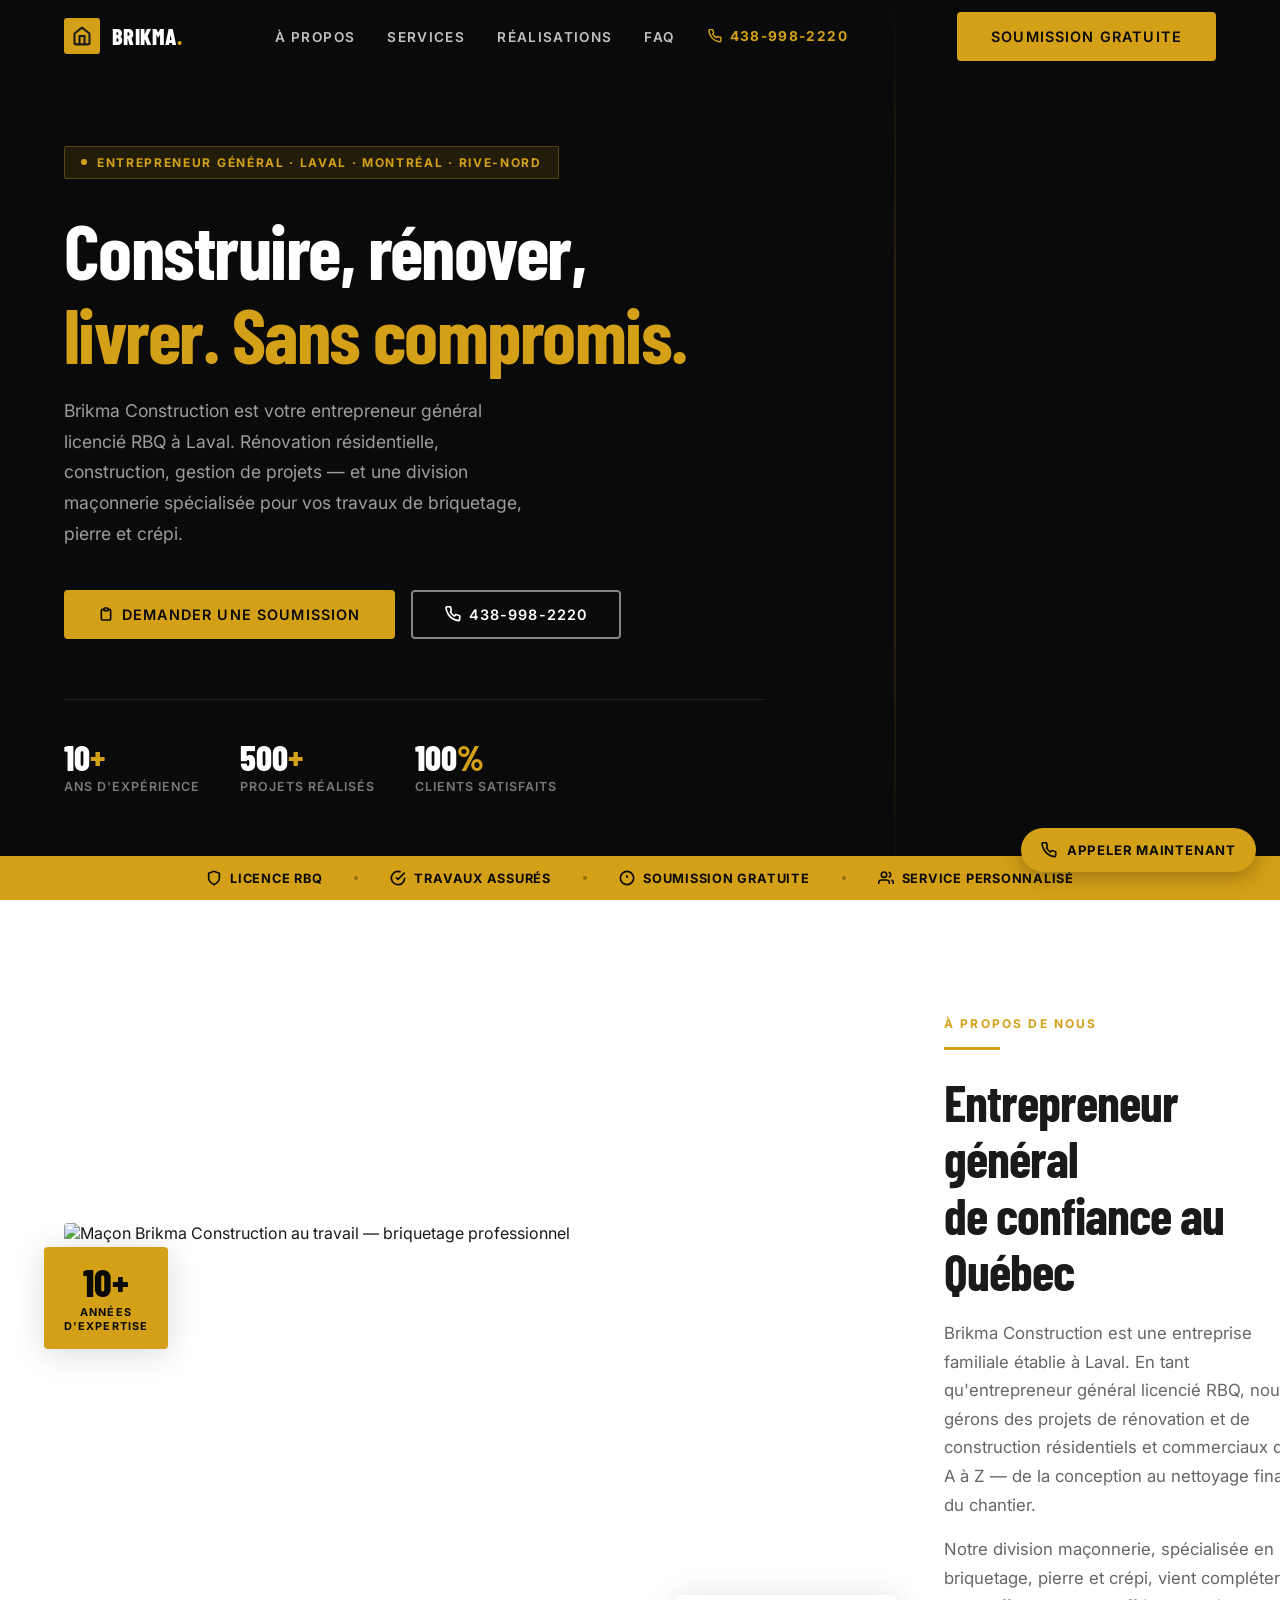
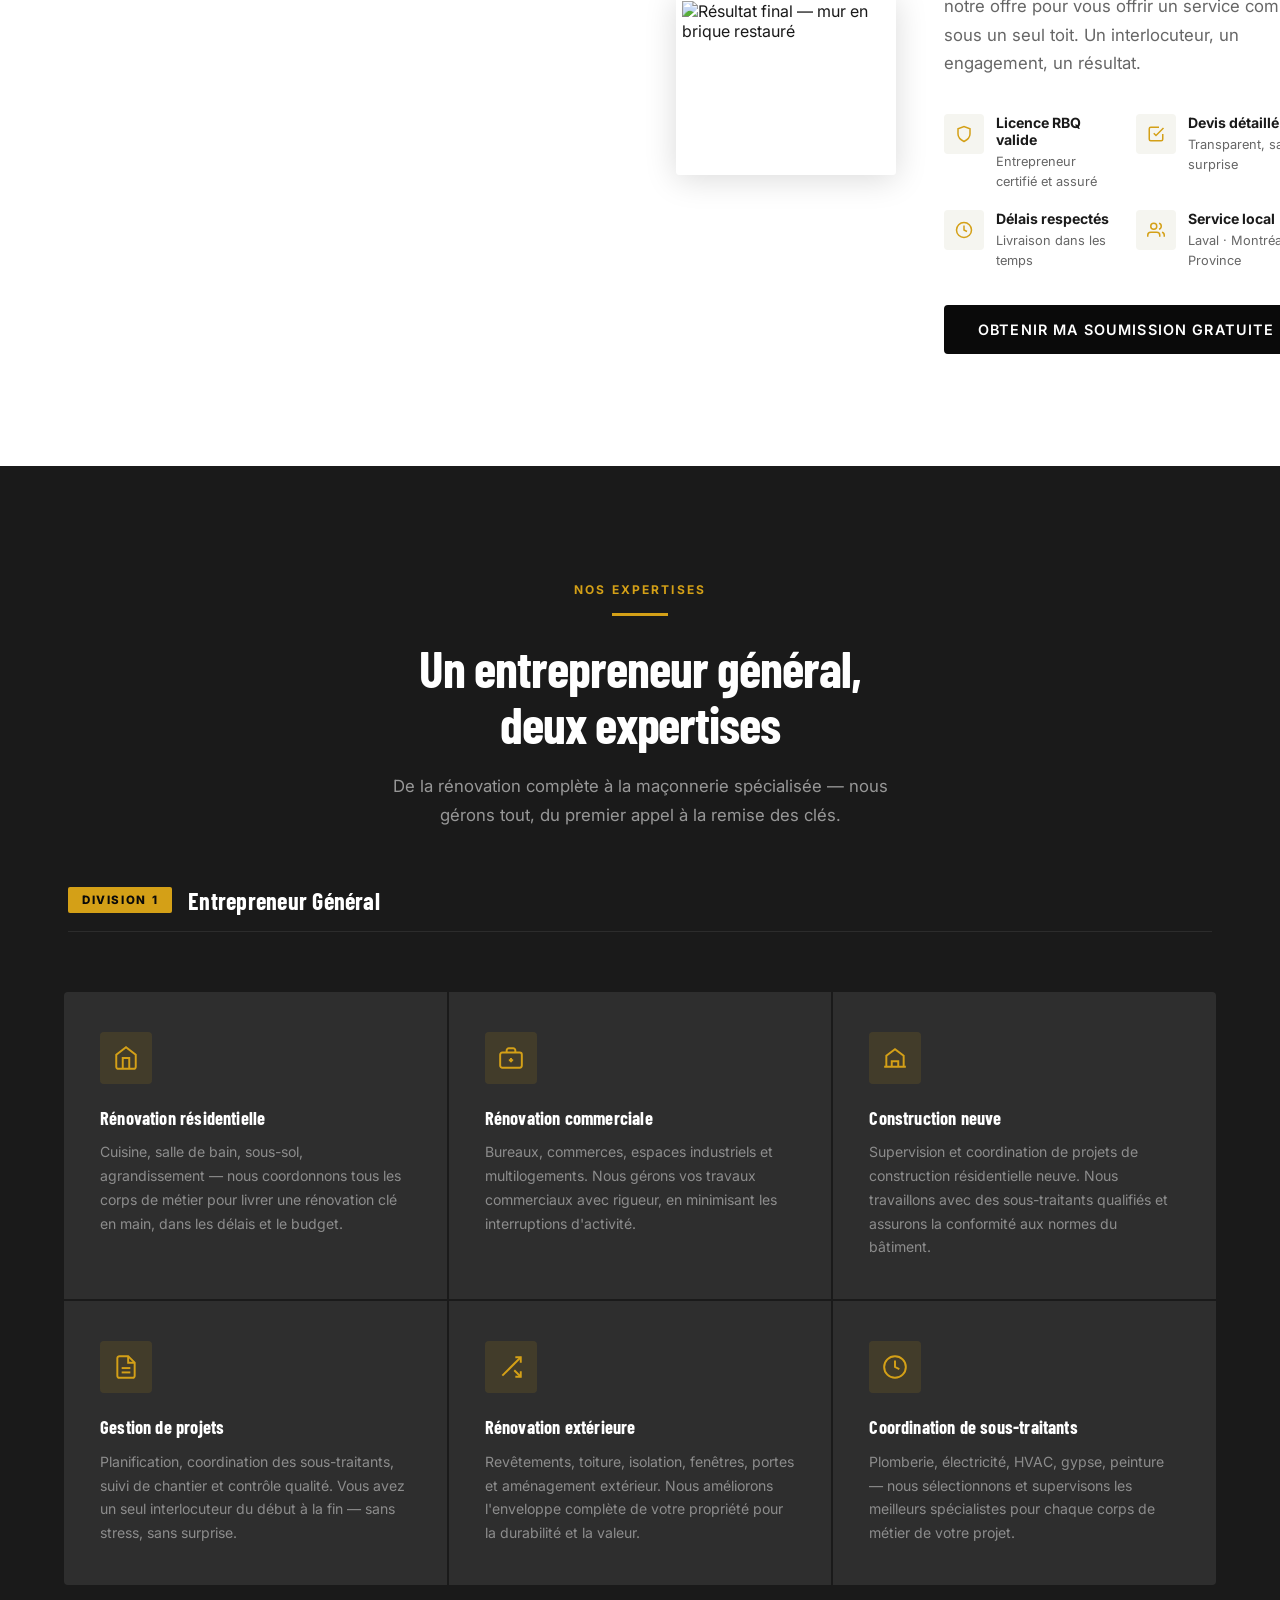
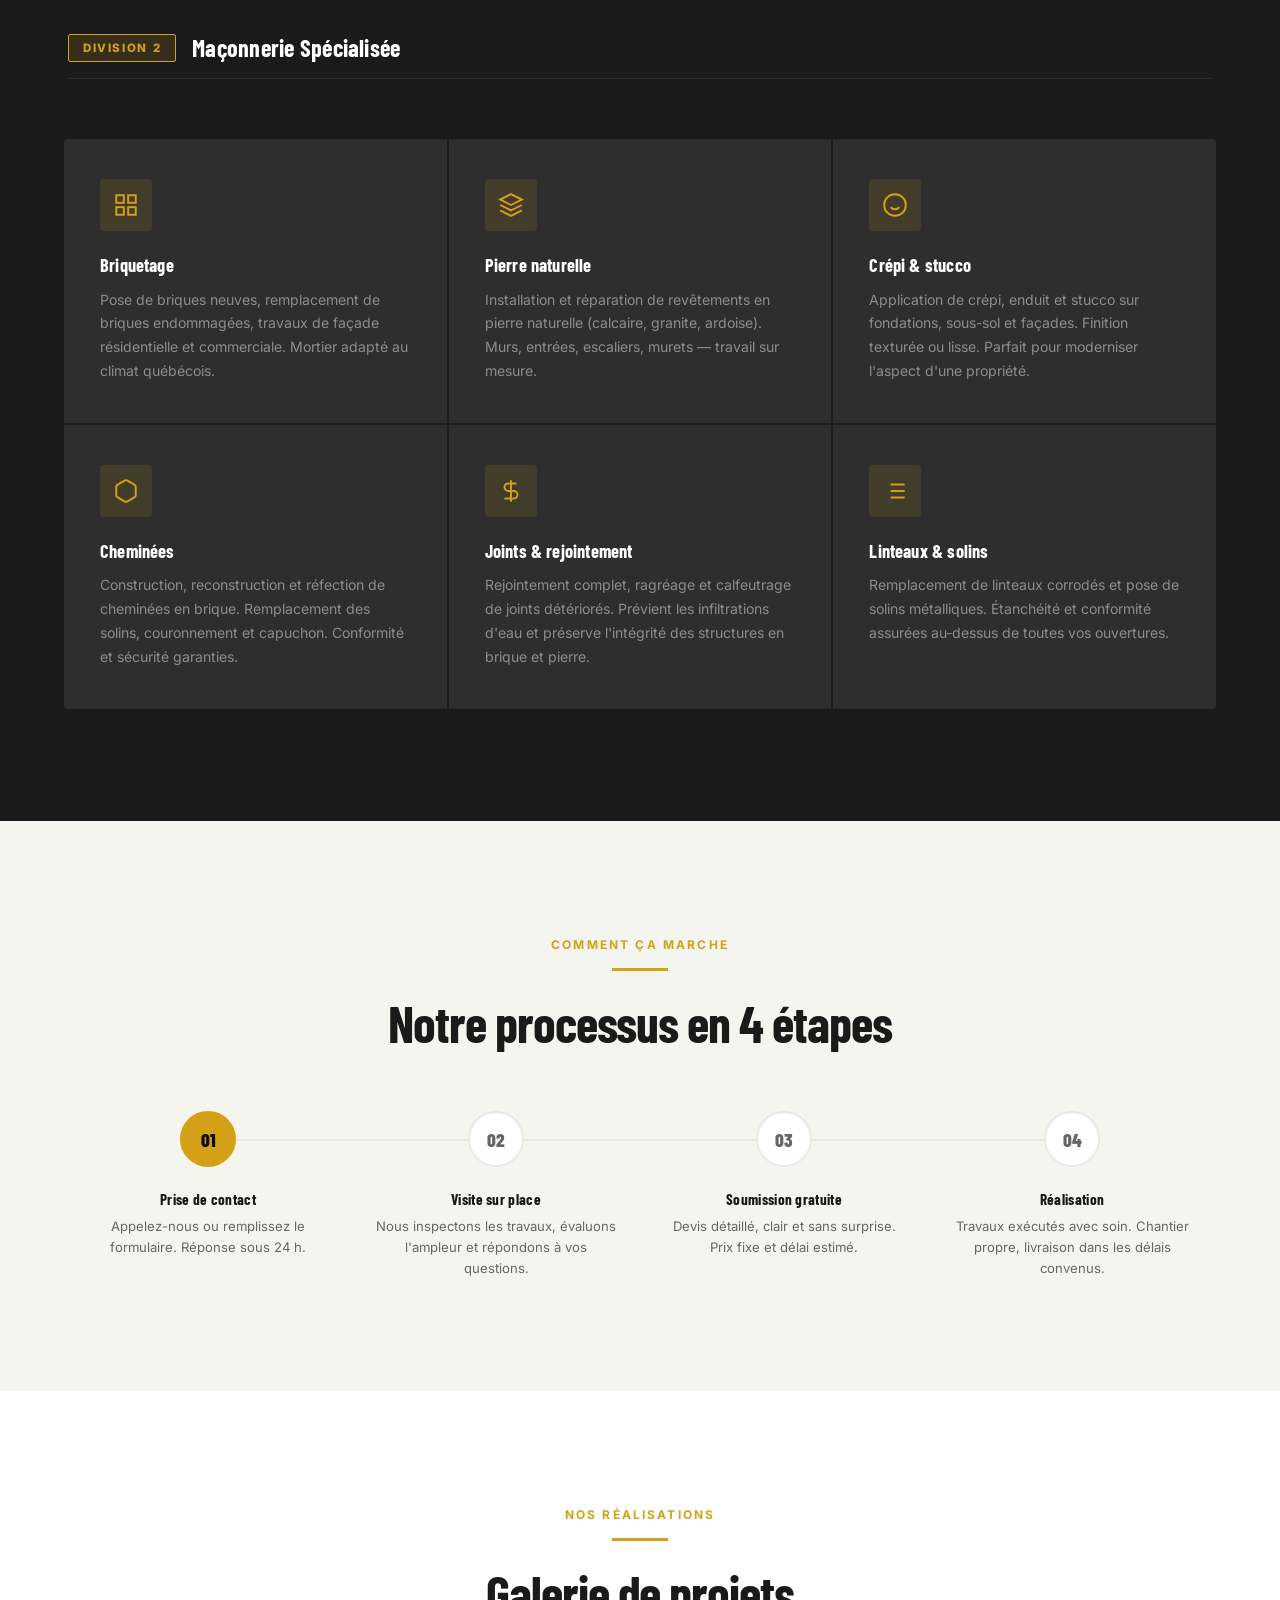
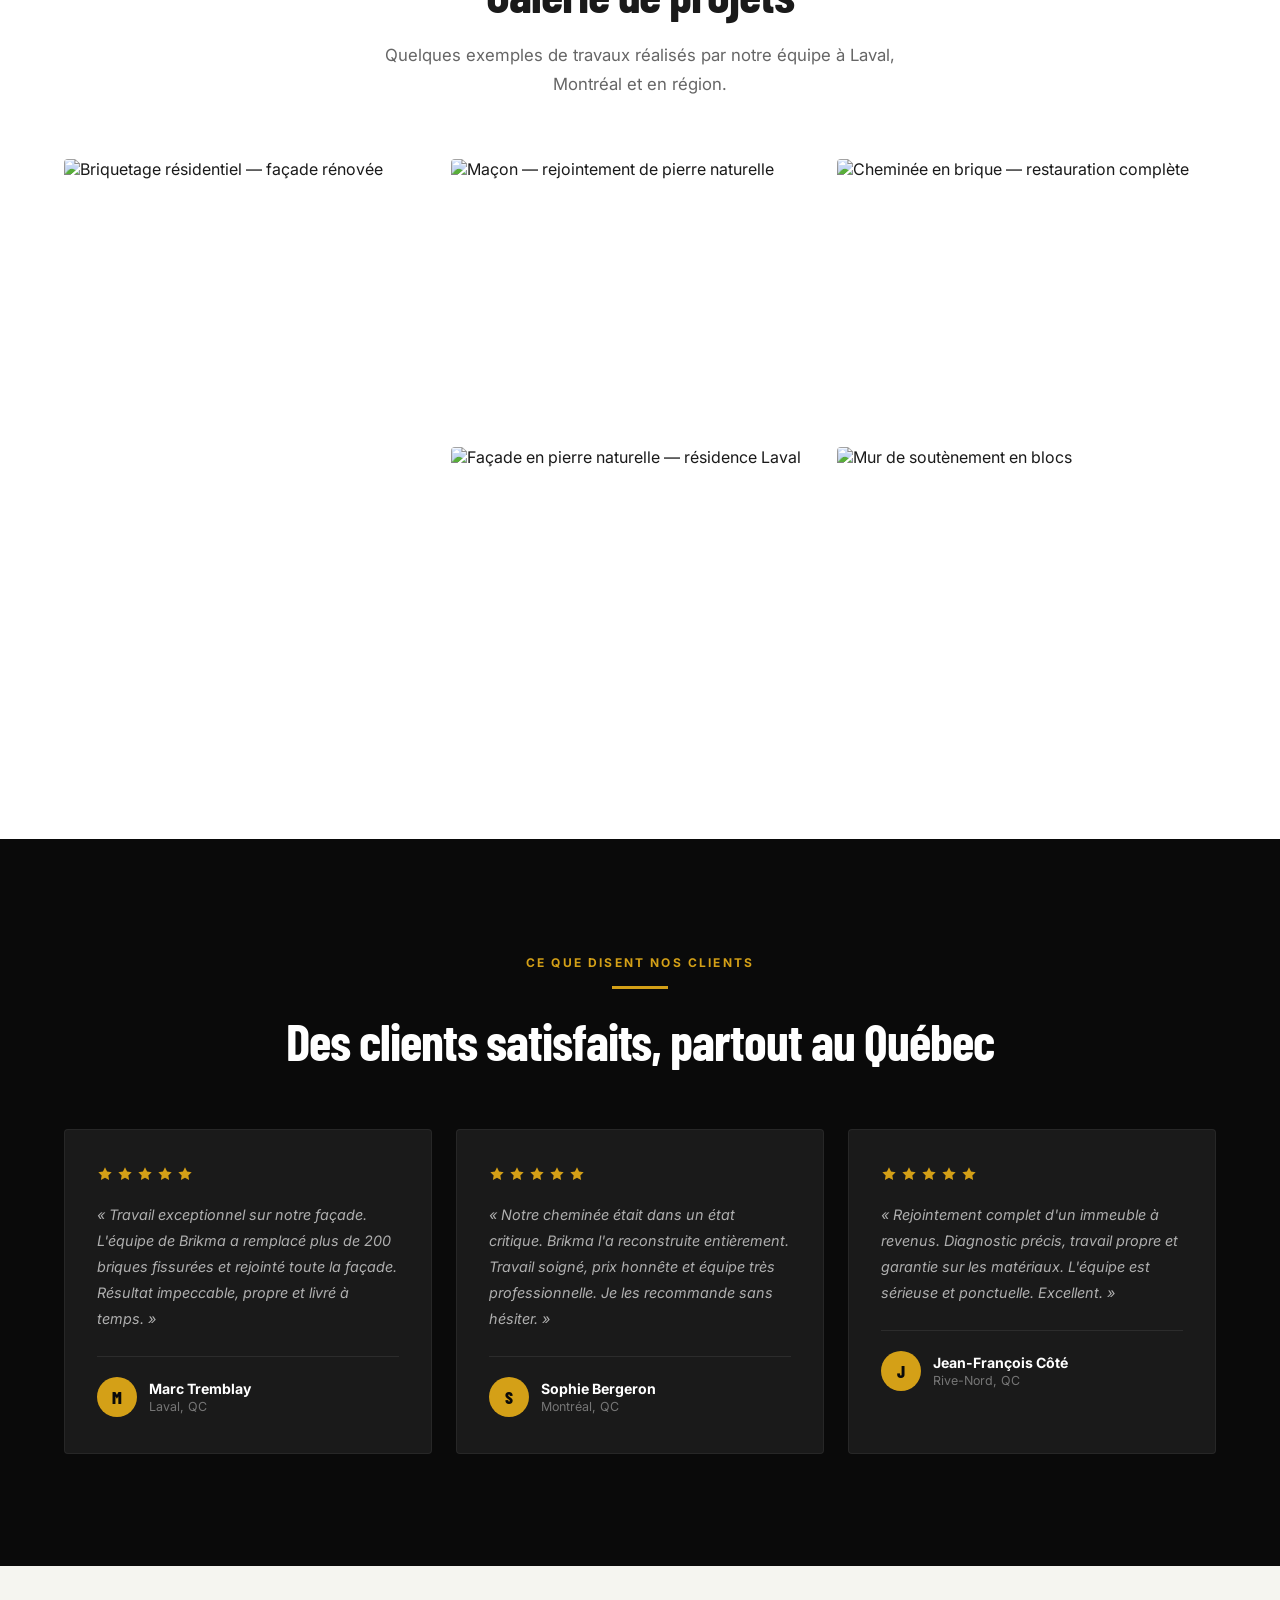
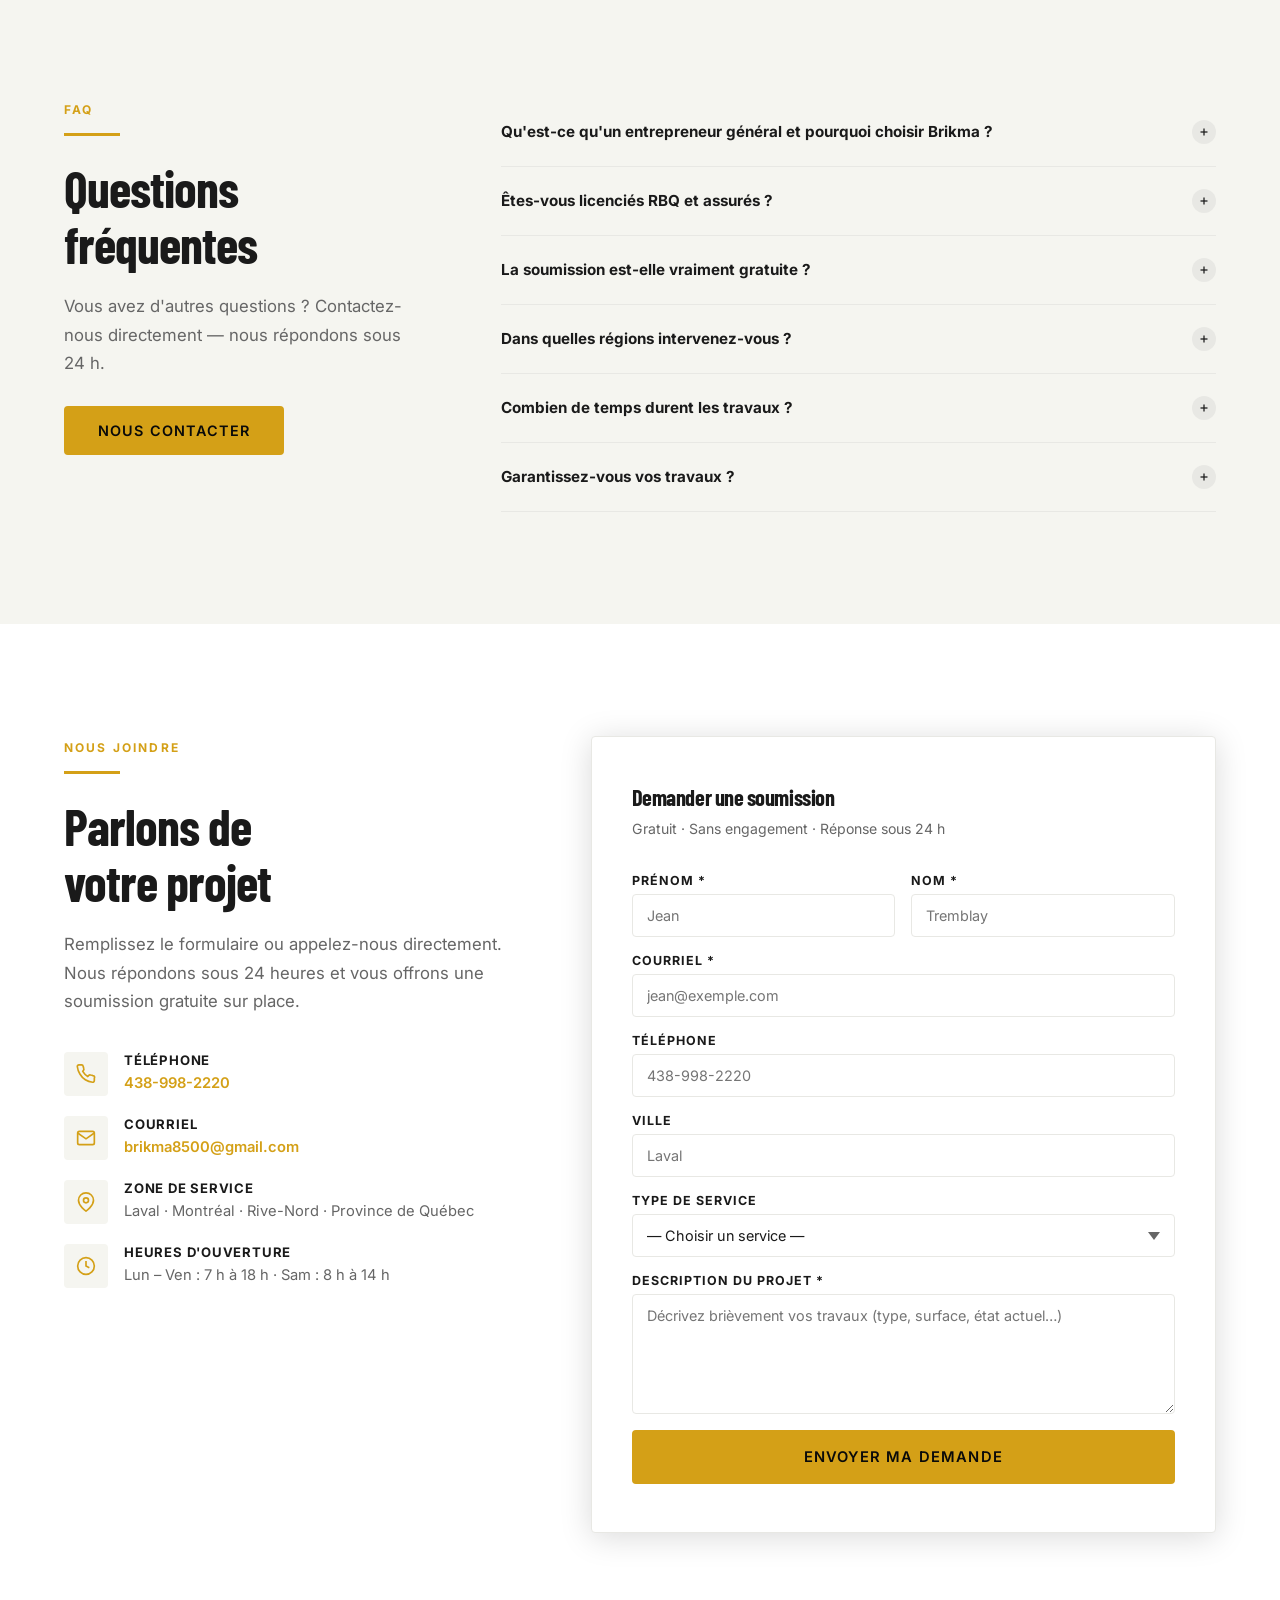
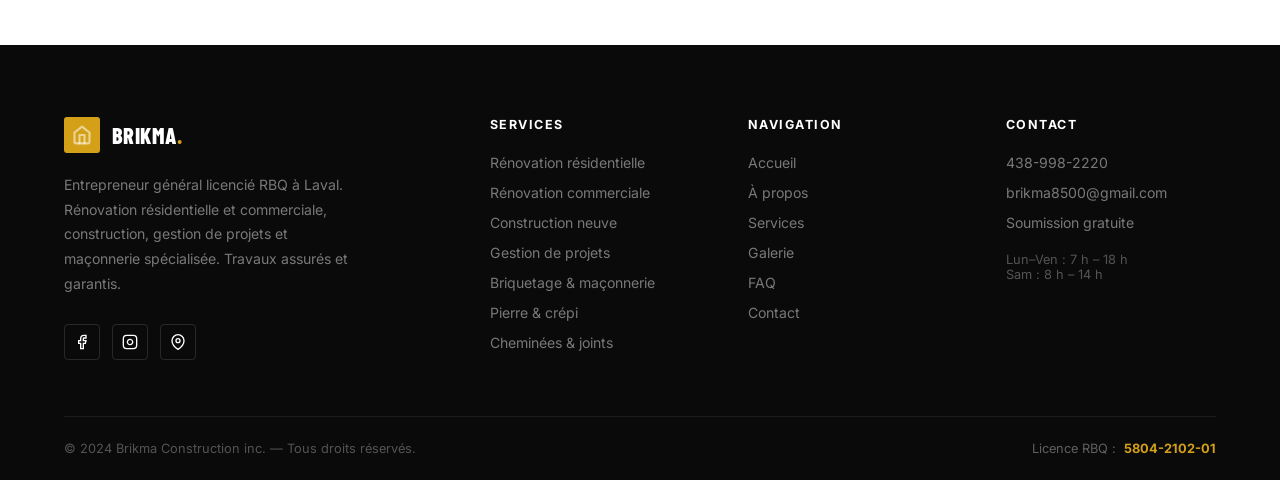
==== commit 03bee41a: "refactor: entrepreneur général en premier, division maçonnerie séparée" ====
--- a/index.html
+++ b/index.html
@@ -3,25 +3,25 @@
 <head>
   <meta charset="UTF-8"/>
   <meta name="viewport" content="width=device-width, initial-scale=1"/>
-  <title>Brikma Construction — Maçonnerie & Briquetage à Laval et Montréal</title>
+  <title>Brikma Construction — Entrepreneur Général à Laval | Maçonnerie & Rénovation Québec</title>
 
   <!-- SEO -->
-  <meta name="description" content="Brikma Construction — Expert en maçonnerie, briquetage, rénovation extérieure, réparation de murs, crépi, pierre, cheminées et joints à Laval et dans tout le Québec. Soumission gratuite. RBQ 5804-2102-01."/>
-  <meta name="keywords" content="maçonnerie Laval, briqueteur Montréal, entrepreneur général Québec, briquetage, rénovation extérieure, réparation mur, crépi, pierre, cheminée, linteaux, solins, joints, Brikma Construction"/>
+  <meta name="description" content="Brikma Construction — Entrepreneur général licencié RBQ à Laval. Rénovation résidentielle et commerciale, construction, gestion de projets. Division maçonnerie : briquetage, pierre, cheminées, crépi, joints. Soumission gratuite. RBQ 5804-2102-01."/>
+  <meta name="keywords" content="entrepreneur général Laval, entrepreneur général Montréal, rénovation résidentielle Québec, construction Laval, gestion de projets, maçonnerie Laval, briqueteur Montréal, briquetage, rénovation extérieure, crépi, pierre, cheminée, joints, Brikma Construction"/>
   <meta name="robots" content="index, follow"/>
   <link rel="canonical" href="https://www.brikmaconstruction.com/"/>
 
   <!-- Open Graph -->
-  <meta property="og:title" content="Brikma Construction — Maçonnerie & Briquetage Laval | Québec"/>
-  <meta property="og:description" content="Expert en maçonnerie, briquetage et rénovation extérieure à Laval et Montréal. Soumission gratuite, travail garanti, licence RBQ."/>
+  <meta property="og:title" content="Brikma Construction — Entrepreneur Général Laval | Maçonnerie & Rénovation"/>
+  <meta property="og:description" content="Entrepreneur général licencié RBQ à Laval. Rénovation, construction et maçonnerie résidentielle et commerciale. Soumission gratuite."/>
   <meta property="og:type" content="website"/>
   <meta property="og:url" content="https://www.brikmaconstruction.com/"/>
   <meta property="og:locale" content="fr_CA"/>
 
   <!-- Twitter Card -->
   <meta name="twitter:card" content="summary_large_image"/>
-  <meta name="twitter:title" content="Brikma Construction — Maçonnerie & Briquetage Laval"/>
-  <meta name="twitter:description" content="Expert en maçonnerie et briquetage à Laval et Montréal. Soumission gratuite."/>
+  <meta name="twitter:title" content="Brikma Construction — Entrepreneur Général Laval"/>
+  <meta name="twitter:description" content="Entrepreneur général licencié RBQ à Laval. Rénovation, construction et maçonnerie. Soumission gratuite."/>
 
   <!-- Schema.org LocalBusiness -->
   <script type="application/ld+json">
@@ -112,17 +112,18 @@
     <div class="hero-content">
       <div class="hero-badge reveal">
         <span class="hero-badge-dot" aria-hidden="true"></span>
-        Laval · Montréal · Rive-Nord
+        Entrepreneur Général · Laval · Montréal · Rive-Nord
       </div>
 
       <h1 class="hero-title reveal reveal-delay-1">
-        La maçonnerie,
-        <span class="hero-title-accent">c'est notre métier.</span>
+        Construire, rénover,
+        <span class="hero-title-accent">livrer. Sans compromis.</span>
       </h1>
 
       <p class="hero-sub reveal reveal-delay-2">
-        Briquetage, crépi, réparation de murs, cheminées, linteaux et plus —
-        réalisés avec précision et durabilité par des experts certifiés RBQ.
+        Brikma Construction est votre entrepreneur général licencié RBQ à Laval.
+        Rénovation résidentielle, construction, gestion de projets — et une division
+        maçonnerie spécialisée pour vos travaux de briquetage, pierre et crépi.
       </p>
 
       <div class="hero-actions reveal reveal-delay-3">
@@ -210,16 +211,17 @@
         <span class="section-label reveal">À propos de nous</span>
         <div class="gold-rule reveal reveal-delay-1"></div>
         <h2 id="about-title" class="section-title reveal reveal-delay-1">
-          La maçonnerie<br>à la québécoise
+          Entrepreneur général<br>de confiance au Québec
         </h2>
         <p class="section-sub reveal reveal-delay-2">
-          Brikma Construction est une entreprise familiale établie à Laval, spécialisée dans
-          la maçonnerie résidentielle et commerciale. Nous intervenons à Laval, Montréal,
-          la Rive-Nord et partout en province — toujours avec la même rigueur.
+          Brikma Construction est une entreprise familiale établie à Laval. En tant qu'entrepreneur
+          général licencié RBQ, nous gérons des projets de rénovation et de construction résidentiels
+          et commerciaux de A à Z — de la conception au nettoyage final du chantier.
         </p>
         <p class="section-sub reveal reveal-delay-2" style="margin-top:16px">
-          Chaque projet est traité avec soin, des matériaux sélectionnés au nettoyage final du chantier.
-          Notre réputation se construit brique par brique, client après client.
+          Notre division maçonnerie, spécialisée en briquetage, pierre et crépi, vient compléter
+          notre offre pour vous offrir un service complet sous un seul toit. Un interlocuteur,
+          un engagement, un résultat.
         </p>
 
         <div class="about-features reveal reveal-delay-3">
@@ -278,33 +280,103 @@
       <span class="section-label reveal">Nos expertises</span>
       <div class="gold-rule reveal reveal-delay-1"></div>
       <h2 id="services-title" class="section-title reveal reveal-delay-1" style="color:var(--white)">
-        Tous vos travaux de maçonnerie
+        Un entrepreneur général,<br>deux expertises
       </h2>
       <p class="section-sub reveal reveal-delay-2">
-        Du briquetage neuf à la restauration de joints, nous couvrons l'ensemble
-        des travaux de maçonnerie extérieure et intérieure.
+        De la rénovation complète à la maçonnerie spécialisée — nous gérons tout,
+        du premier appel à la remise des clés.
       </p>
     </div>
 
+    <!-- Division : Entrepreneur Général -->
+    <div style="margin-top:56px; margin-bottom:12px; padding: 0 4px;">
+      <div style="display:flex; align-items:center; gap:16px;">
+        <div style="background:var(--gold); color:var(--black); font-size:.72rem; font-weight:800; letter-spacing:.14em; text-transform:uppercase; padding:6px 14px; border-radius:2px;">
+          Division 1
+        </div>
+        <div style="color:var(--white); font-family:var(--font-head); font-size:1.5rem; font-weight:700; letter-spacing:.01em;">
+          Entrepreneur Général
+        </div>
+      </div>
+      <div style="height:1px; background:rgba(255,255,255,.08); margin-top:16px;"></div>
+    </div>
+
     <div class="services-grid">
 
       <div class="service-card reveal">
         <div class="service-icon">
+          <svg viewBox="0 0 24 24" fill="none" stroke="currentColor" stroke-width="1.8"><path d="M3 9l9-7 9 7v11a2 2 0 0 1-2 2H5a2 2 0 0 1-2-2z"/><polyline points="9 22 9 12 15 12 15 22"/></svg>
+        </div>
+        <h3>Rénovation résidentielle</h3>
+        <p>Cuisine, salle de bain, sous-sol, agrandissement — nous coordonnons tous les corps de métier pour livrer une rénovation clé en main, dans les délais et le budget.</p>
+      </div>
+
+      <div class="service-card reveal reveal-delay-1">
+        <div class="service-icon">
+          <svg viewBox="0 0 24 24" fill="none" stroke="currentColor" stroke-width="1.8"><rect x="2" y="7" width="20" height="14" rx="2"/><path d="M16 7V5a2 2 0 0 0-2-2h-4a2 2 0 0 0-2 2v2"/><line x1="12" y1="12" x2="12" y2="16"/><line x1="10" y1="14" x2="14" y2="14"/></svg>
+        </div>
+        <h3>Rénovation commerciale</h3>
+        <p>Bureaux, commerces, espaces industriels et multilogements. Nous gérons vos travaux commerciaux avec rigueur, en minimisant les interruptions d'activité.</p>
+      </div>
+
+      <div class="service-card reveal reveal-delay-2">
+        <div class="service-icon">
+          <svg viewBox="0 0 24 24" fill="none" stroke="currentColor" stroke-width="1.8"><path d="M2 20h20"/><path d="M4 20V10l8-6 8 6v10"/><path d="M9 20v-5h6v5"/></svg>
+        </div>
+        <h3>Construction neuve</h3>
+        <p>Supervision et coordination de projets de construction résidentielle neuve. Nous travaillons avec des sous-traitants qualifiés et assurons la conformité aux normes du bâtiment.</p>
+      </div>
+
+      <div class="service-card reveal">
+        <div class="service-icon">
+          <svg viewBox="0 0 24 24" fill="none" stroke="currentColor" stroke-width="1.8"><path d="M14 2H6a2 2 0 0 0-2 2v16a2 2 0 0 0 2 2h12a2 2 0 0 0 2-2V8z"/><polyline points="14 2 14 8 20 8"/><line x1="16" y1="13" x2="8" y2="13"/><line x1="16" y1="17" x2="8" y2="17"/></svg>
+        </div>
+        <h3>Gestion de projets</h3>
+        <p>Planification, coordination des sous-traitants, suivi de chantier et contrôle qualité. Vous avez un seul interlocuteur du début à la fin — sans stress, sans surprise.</p>
+      </div>
+
+      <div class="service-card reveal reveal-delay-1">
+        <div class="service-icon">
+          <svg viewBox="0 0 24 24" fill="none" stroke="currentColor" stroke-width="1.8"><polyline points="16 3 21 3 21 8"/><line x1="4" y1="20" x2="21" y2="3"/><polyline points="21 16 21 21 16 21"/><line x1="15" y1="15" x2="21" y2="21"/></svg>
+        </div>
+        <h3>Rénovation extérieure</h3>
+        <p>Revêtements, toiture, isolation, fenêtres, portes et aménagement extérieur. Nous améliorons l'enveloppe complète de votre propriété pour la durabilité et la valeur.</p>
+      </div>
+
+      <div class="service-card reveal reveal-delay-2">
+        <div class="service-icon">
+          <svg viewBox="0 0 24 24" fill="none" stroke="currentColor" stroke-width="1.8"><circle cx="12" cy="12" r="10"/><polyline points="12 6 12 12 16 14"/></svg>
+        </div>
+        <h3>Coordination de sous-traitants</h3>
+        <p>Plomberie, électricité, HVAC, gypse, peinture — nous sélectionnons et supervisons les meilleurs spécialistes pour chaque corps de métier de votre projet.</p>
+      </div>
+
+    </div>
+
+    <!-- Division : Maçonnerie -->
+    <div style="margin-top:48px; margin-bottom:12px; padding: 0 4px;">
+      <div style="display:flex; align-items:center; gap:16px;">
+        <div style="background:rgba(212,160,23,.15); border:1px solid var(--gold); color:var(--gold); font-size:.72rem; font-weight:800; letter-spacing:.14em; text-transform:uppercase; padding:6px 14px; border-radius:2px;">
+          Division 2
+        </div>
+        <div style="color:var(--white); font-family:var(--font-head); font-size:1.5rem; font-weight:700; letter-spacing:.01em;">
+          Maçonnerie Spécialisée
+        </div>
+      </div>
+      <div style="height:1px; background:rgba(255,255,255,.08); margin-top:16px;"></div>
+    </div>
+
+    <div class="services-grid">
+
+      <div class="service-card reveal">
+        <div class="service-icon">
           <svg viewBox="0 0 24 24" fill="none" stroke="currentColor" stroke-width="1.8"><rect x="3" y="3" width="7" height="7"/><rect x="14" y="3" width="7" height="7"/><rect x="3" y="14" width="7" height="7"/><rect x="14" y="14" width="7" height="7"/></svg>
         </div>
         <h3>Briquetage</h3>
-        <p>Pose de briques neuves, remplacement de briques endommagées, travaux de façade résidentielle et commerciale. Finition soignée, mortier adapté au climat québécois.</p>
+        <p>Pose de briques neuves, remplacement de briques endommagées, travaux de façade résidentielle et commerciale. Mortier adapté au climat québécois.</p>
       </div>
 
       <div class="service-card reveal reveal-delay-1">
-        <div class="service-icon">
-          <svg viewBox="0 0 24 24" fill="none" stroke="currentColor" stroke-width="1.8"><path d="M3 9l9-7 9 7v11a2 2 0 0 1-2 2H5a2 2 0 0 1-2-2z"/><polyline points="9 22 9 12 15 12 15 22"/></svg>
-        </div>
-        <h3>Rénovation extérieure</h3>
-        <p>Réhabilitation complète de façades, nettoyage, imperméabilisation et restauration de l'enveloppe de bâtiment. Résultats durables, esthétiques et protégés.</p>
-      </div>
-
-      <div class="service-card reveal reveal-delay-2">
         <div class="service-icon">
           <svg viewBox="0 0 24 24" fill="none" stroke="currentColor" stroke-width="1.8"><path d="M12 2L2 7l10 5 10-5-10-5z"/><path d="M2 17l10 5 10-5"/><path d="M2 12l10 5 10-5"/></svg>
         </div>
@@ -312,15 +384,7 @@
         <p>Installation et réparation de revêtements en pierre naturelle (calcaire, granite, ardoise). Murs, entrées, escaliers, murets — travail sur mesure.</p>
       </div>
 
-      <div class="service-card reveal">
-        <div class="service-icon">
-          <svg viewBox="0 0 24 24" fill="none" stroke="currentColor" stroke-width="1.8"><path d="M10.29 3.86L1.82 18a2 2 0 0 0 1.71 3h16.94a2 2 0 0 0 1.71-3L13.71 3.86a2 2 0 0 0-3.42 0z"/><line x1="12" y1="9" x2="12" y2="13"/><line x1="12" y1="17" x2="12.01" y2="17"/></svg>
-        </div>
-        <h3>Réparation de murs</h3>
-        <p>Diagnostic et réparation structurale : fissures, effritement, infiltrations d'eau. Consolidation des murs en brique ou en blocs pour assurer sécurité et étanchéité.</p>
-      </div>
-
-      <div class="service-card reveal reveal-delay-1">
+      <div class="service-card reveal reveal-delay-2">
         <div class="service-icon">
           <svg viewBox="0 0 24 24" fill="none" stroke="currentColor" stroke-width="1.8"><circle cx="12" cy="12" r="10"/><path d="M8 14s1.5 2 4 2 4-2 4-2"/><line x1="9" y1="9" x2="9.01" y2="9"/><line x1="15" y1="9" x2="15.01" y2="9"/></svg>
         </div>
@@ -328,36 +392,28 @@
         <p>Application de crépi, enduit et stucco sur fondations, sous-sol et façades. Finition texturée ou lisse. Parfait pour moderniser l'aspect d'une propriété.</p>
       </div>
 
+      <div class="service-card reveal">
+        <div class="service-icon">
+          <svg viewBox="0 0 24 24" fill="none" stroke="currentColor" stroke-width="1.8"><path d="M21 16V8a2 2 0 0 0-1-1.73l-7-4a2 2 0 0 0-2 0l-7 4A2 2 0 0 0 3 8v8a2 2 0 0 0 1 1.73l7 4a2 2 0 0 0 2 0l7-4A2 2 0 0 0 21 16z"/></svg>
+        </div>
+        <h3>Cheminées</h3>
+        <p>Construction, reconstruction et réfection de cheminées en brique. Remplacement des solins, couronnement et capuchon. Conformité et sécurité garanties.</p>
+      </div>
+
+      <div class="service-card reveal reveal-delay-1">
+        <div class="service-icon">
+          <svg viewBox="0 0 24 24" fill="none" stroke="currentColor" stroke-width="1.8"><line x1="12" y1="2" x2="12" y2="22"/><path d="M17 5H9.5a3.5 3.5 0 0 0 0 7h5a3.5 3.5 0 0 1 0 7H6"/></svg>
+        </div>
+        <h3>Joints & rejointement</h3>
+        <p>Rejointement complet, ragréage et calfeutrage de joints détériorés. Prévient les infiltrations d'eau et préserve l'intégrité des structures en brique et pierre.</p>
+      </div>
+
       <div class="service-card reveal reveal-delay-2">
         <div class="service-icon">
-          <svg viewBox="0 0 24 24" fill="none" stroke="currentColor" stroke-width="1.8"><line x1="12" y1="2" x2="12" y2="22"/><path d="M17 5H9.5a3.5 3.5 0 0 0 0 7h5a3.5 3.5 0 0 1 0 7H6"/></svg>
-        </div>
-        <h3>Joints de maçonnerie</h3>
-        <p>Rejointement complet, ragréage et calfeutrage de joints détériorés. Prévient les infiltrations d'eau et préserve l'intégrité des structures en brique et pierre.</p>
-      </div>
-
-      <div class="service-card reveal">
-        <div class="service-icon">
-          <svg viewBox="0 0 24 24" fill="none" stroke="currentColor" stroke-width="1.8"><path d="M21 16V8a2 2 0 0 0-1-1.73l-7-4a2 2 0 0 0-2 0l-7 4A2 2 0 0 0 3 8v8a2 2 0 0 0 1 1.73l7 4a2 2 0 0 0 2 0l7-4A2 2 0 0 0 21 16z"/></svg>
-        </div>
-        <h3>Cheminées</h3>
-        <p>Construction, reconstruction et réfection de cheminées en brique. Remplacement des couvre-joints, solins, couronnement et capuchon. Conformité et sécurité.</p>
-      </div>
-
-      <div class="service-card reveal reveal-delay-1">
-        <div class="service-icon">
           <svg viewBox="0 0 24 24" fill="none" stroke="currentColor" stroke-width="1.8"><line x1="8" y1="6" x2="21" y2="6"/><line x1="8" y1="12" x2="21" y2="12"/><line x1="8" y1="18" x2="21" y2="18"/><line x1="3" y1="6" x2="3.01" y2="6"/><line x1="3" y1="12" x2="3.01" y2="12"/><line x1="3" y1="18" x2="3.01" y2="18"/></svg>
         </div>
         <h3>Linteaux & solins</h3>
-        <p>Remplacement de linteaux corrodés au-dessus des ouvertures. Pose et ajustement de solins métalliques pour assurer l'étanchéité de la maçonnerie.</p>
-      </div>
-
-      <div class="service-card reveal reveal-delay-2">
-        <div class="service-icon">
-          <svg viewBox="0 0 24 24" fill="none" stroke="currentColor" stroke-width="1.8"><path d="M14 2H6a2 2 0 0 0-2 2v16a2 2 0 0 0 2 2h12a2 2 0 0 0 2-2V8z"/><polyline points="14 2 14 8 20 8"/><line x1="16" y1="13" x2="8" y2="13"/><line x1="16" y1="17" x2="8" y2="17"/><polyline points="10 9 9 9 8 9"/></svg>
-        </div>
-        <h3>Inspection & diagnostic</h3>
-        <p>Évaluation complète de l'état de votre maçonnerie. Rapport détaillé, recommandations prioritaires et devis transparent avant tout travaux.</p>
+        <p>Remplacement de linteaux corrodés et pose de solins métalliques. Étanchéité et conformité assurées au-dessus de toutes vos ouvertures.</p>
       </div>
 
     </div>
@@ -538,10 +594,10 @@
 
         <div class="faq-item" role="listitem">
           <button class="faq-question" aria-expanded="false">
-            Quels types de travaux de maçonnerie réalisez-vous ?
+            Qu'est-ce qu'un entrepreneur général et pourquoi choisir Brikma ?
             <span class="faq-icon" aria-hidden="true"><svg viewBox="0 0 24 24" fill="none" stroke="currentColor" stroke-width="2.5"><line x1="12" y1="5" x2="12" y2="19"/><line x1="5" y1="12" x2="19" y2="12"/></svg></span>
           </button>
-          <div class="faq-answer"><div class="faq-answer-inner">Nous réalisons tous les travaux de maçonnerie : briquetage neuf, réparation de briques, rejointement, crépi, pose de pierre naturelle, réfection de cheminées, remplacement de linteaux et de solins, ainsi que la réparation de murs en blocs ou en béton. Résidentiel comme commercial.</div></div>
+          <div class="faq-answer"><div class="faq-answer-inner">Un entrepreneur général coordonne l'ensemble d'un chantier : il engage, supervise et paie les sous-traitants (plombier, électricien, maçon, etc.) et répond de la qualité finale. Chez Brikma, vous avez un seul interlocuteur pour tout votre projet — plus simple, plus rapide, moins stressant.</div></div>
         </div>
 
         <div class="faq-item" role="listitem">
@@ -732,7 +788,7 @@
           </div>
           <div class="nav-logo-text">BRIKMA<span>.</span></div>
         </a>
-        <p>Expert en maçonnerie, briquetage et rénovation extérieure au Québec. Travaux certifiés RBQ, assurés et garantis.</p>
+        <p>Entrepreneur général licencié RBQ à Laval. Rénovation résidentielle et commerciale, construction, gestion de projets et maçonnerie spécialisée. Travaux assurés et garantis.</p>
         <div class="footer-social" aria-label="Réseaux sociaux">
           <a href="#" aria-label="Facebook">
             <svg viewBox="0 0 24 24" fill="none" stroke="currentColor" stroke-width="2"><path d="M18 2h-3a5 5 0 0 0-5 5v3H7v4h3v8h4v-8h3l1-4h-4V7a1 1 0 0 1 1-1h3z"/></svg>
@@ -749,13 +805,13 @@
       <div class="footer-col">
         <h5>Services</h5>
         <ul class="footer-links" role="list">
-          <li><a href="#services">Briquetage</a></li>
-          <li><a href="#services">Rénovation extérieure</a></li>
-          <li><a href="#services">Pierre naturelle</a></li>
-          <li><a href="#services">Réparation de murs</a></li>
-          <li><a href="#services">Crépi & stucco</a></li>
-          <li><a href="#services">Joints de maçonnerie</a></li>
-          <li><a href="#services">Cheminées</a></li>
+          <li><a href="#services">Rénovation résidentielle</a></li>
+          <li><a href="#services">Rénovation commerciale</a></li>
+          <li><a href="#services">Construction neuve</a></li>
+          <li><a href="#services">Gestion de projets</a></li>
+          <li><a href="#services">Briquetage & maçonnerie</a></li>
+          <li><a href="#services">Pierre & crépi</a></li>
+          <li><a href="#services">Cheminées & joints</a></li>
         </ul>
       </div>
 
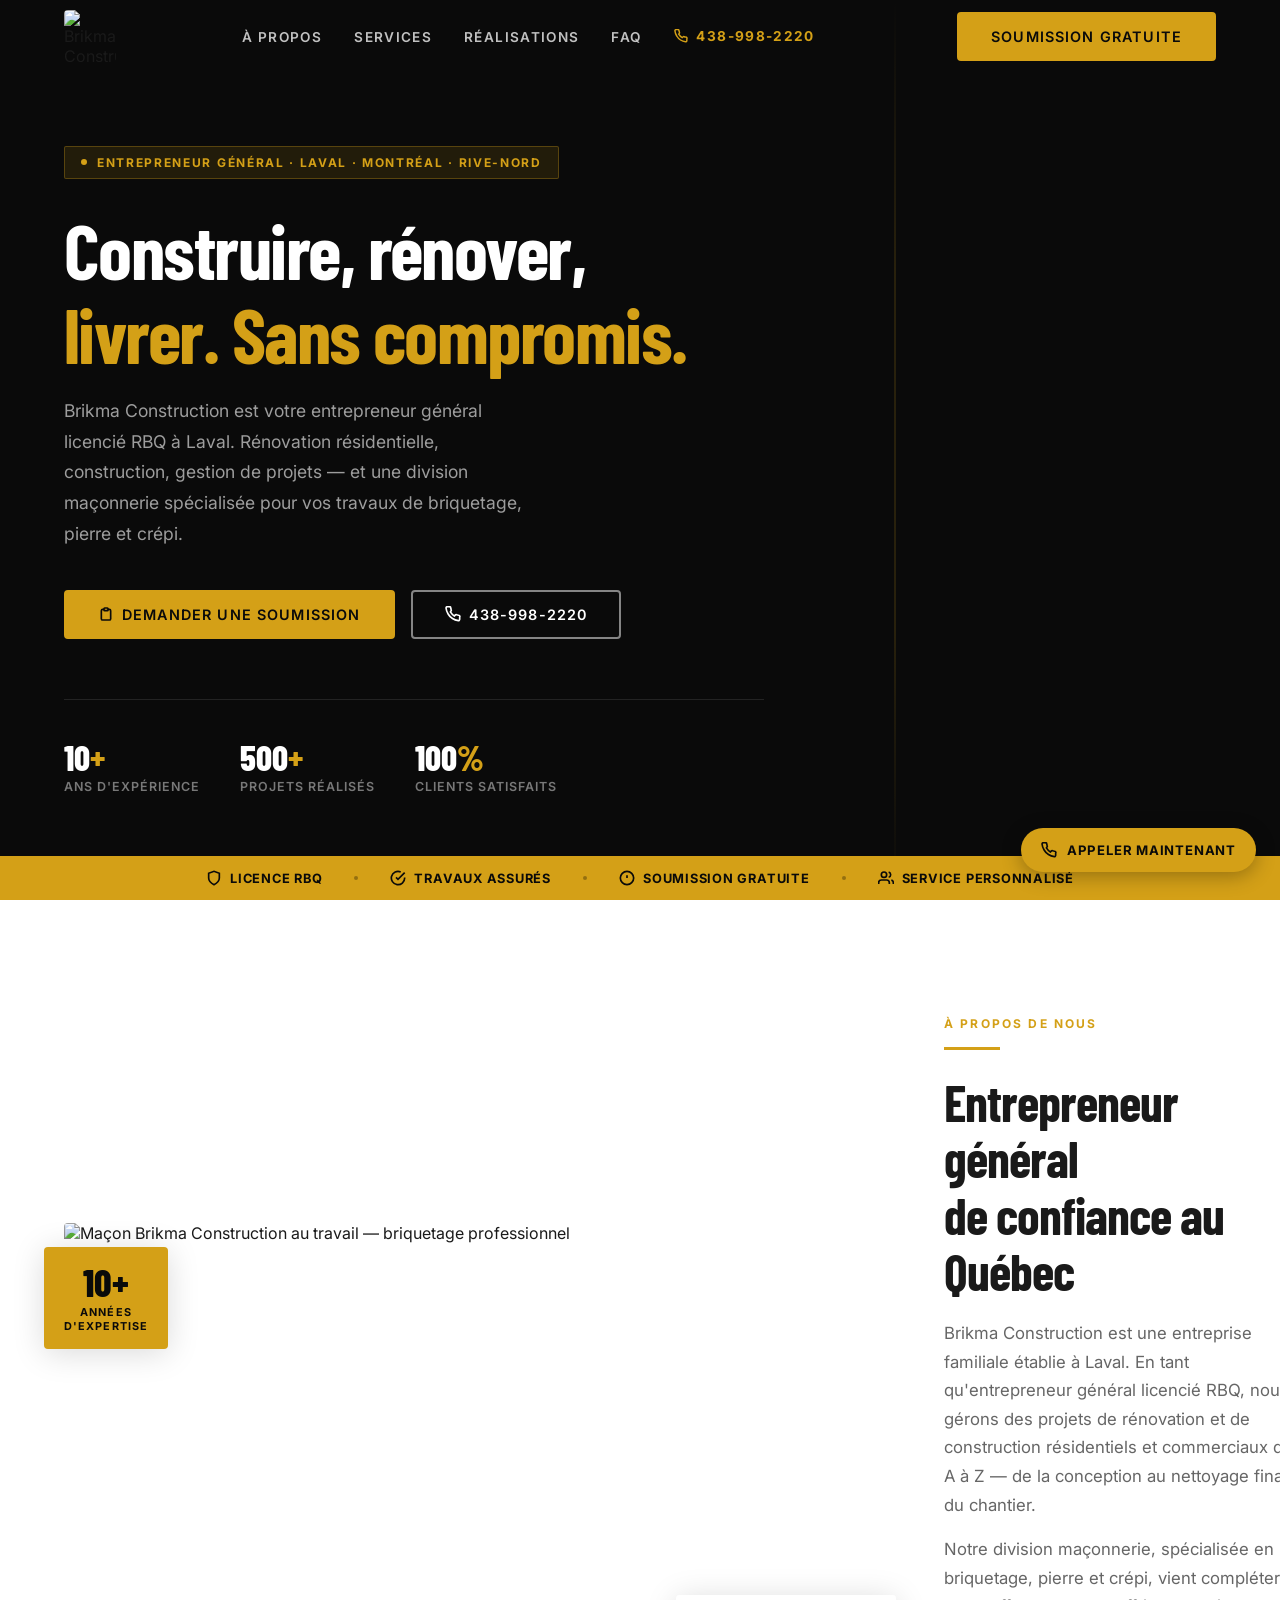
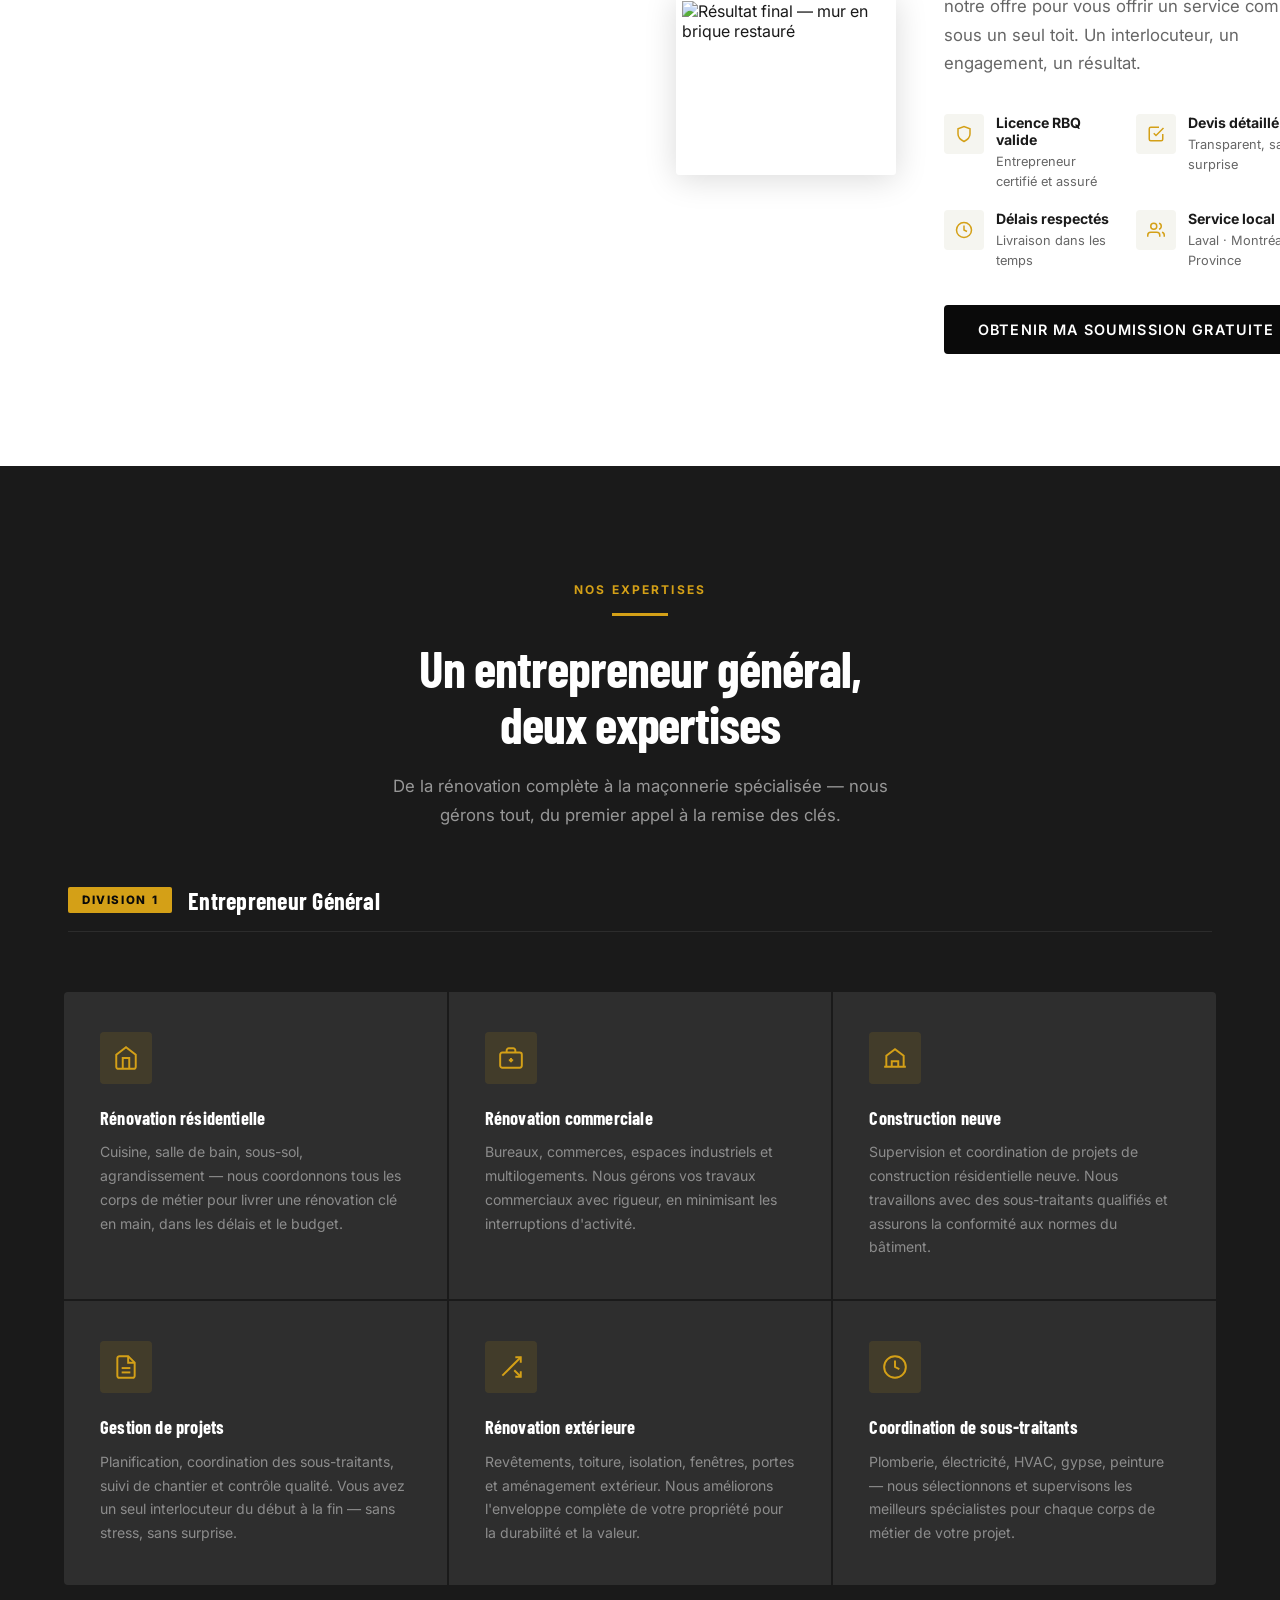
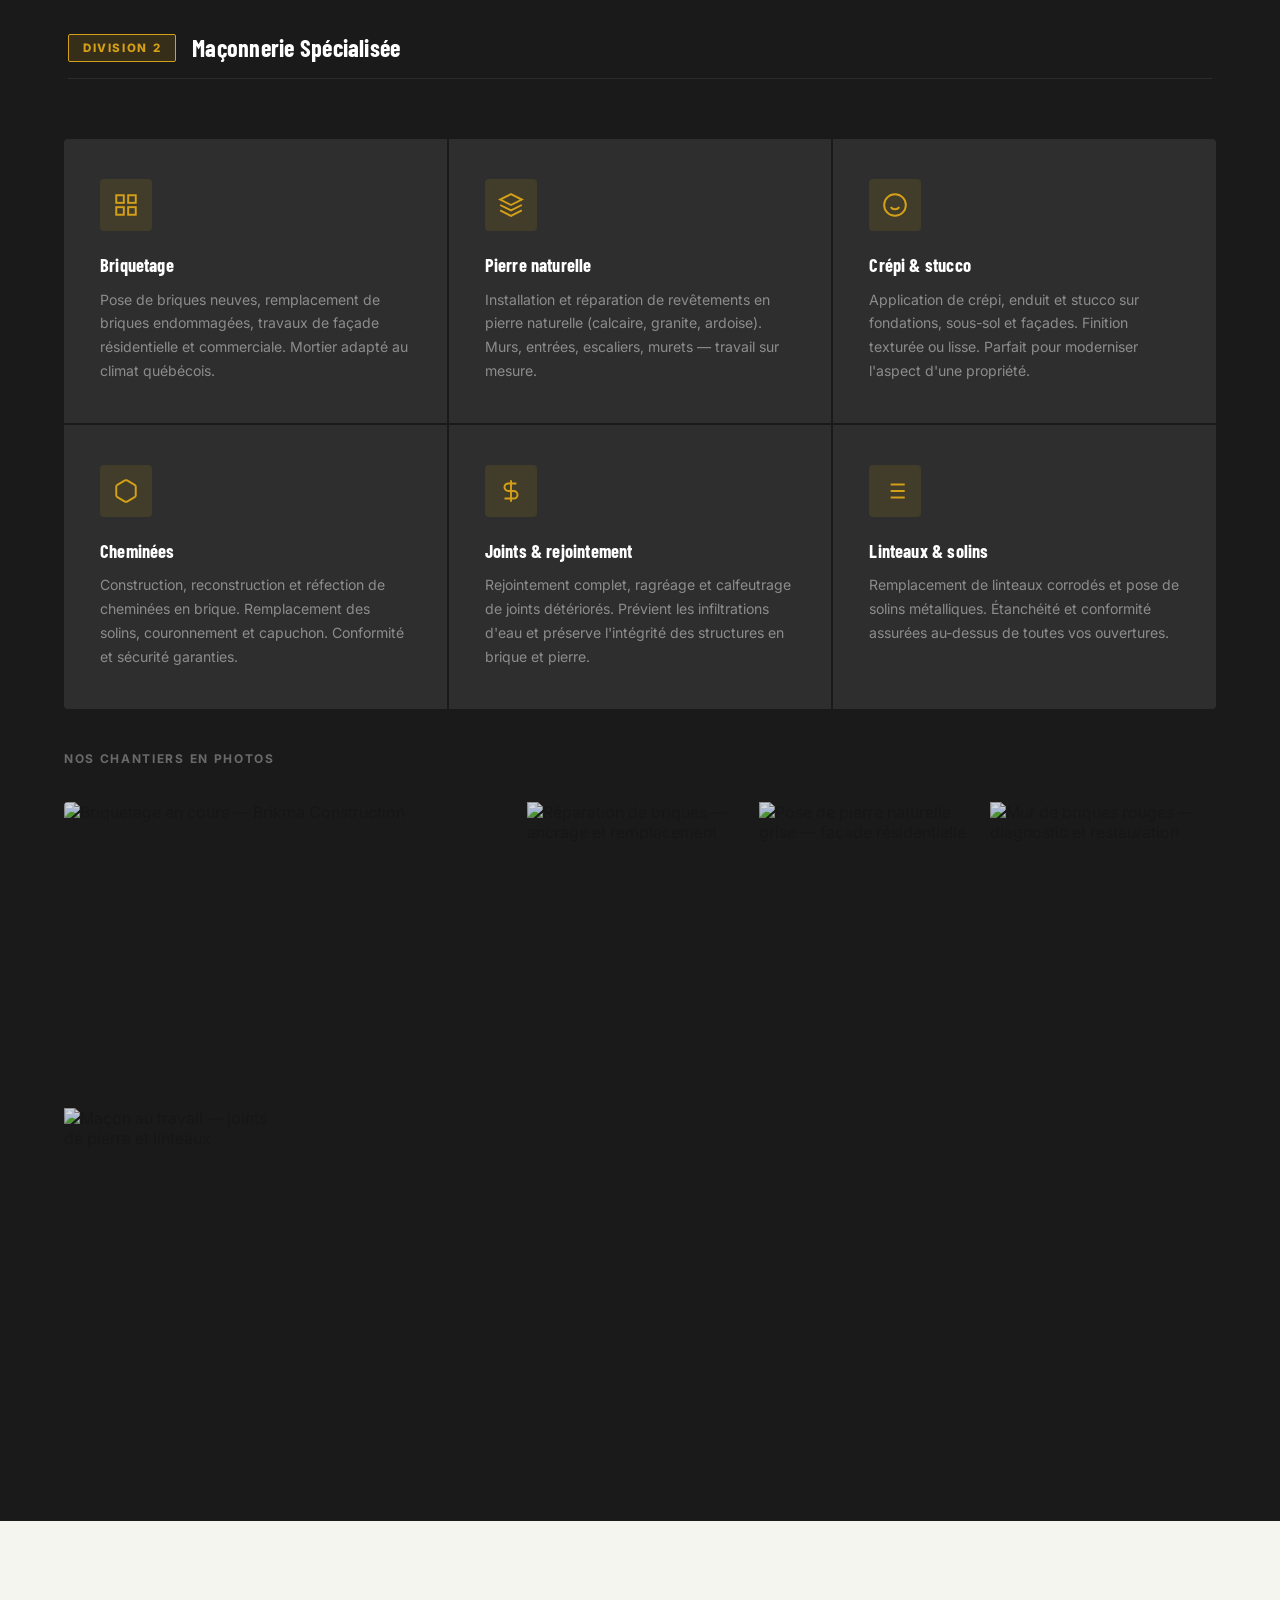
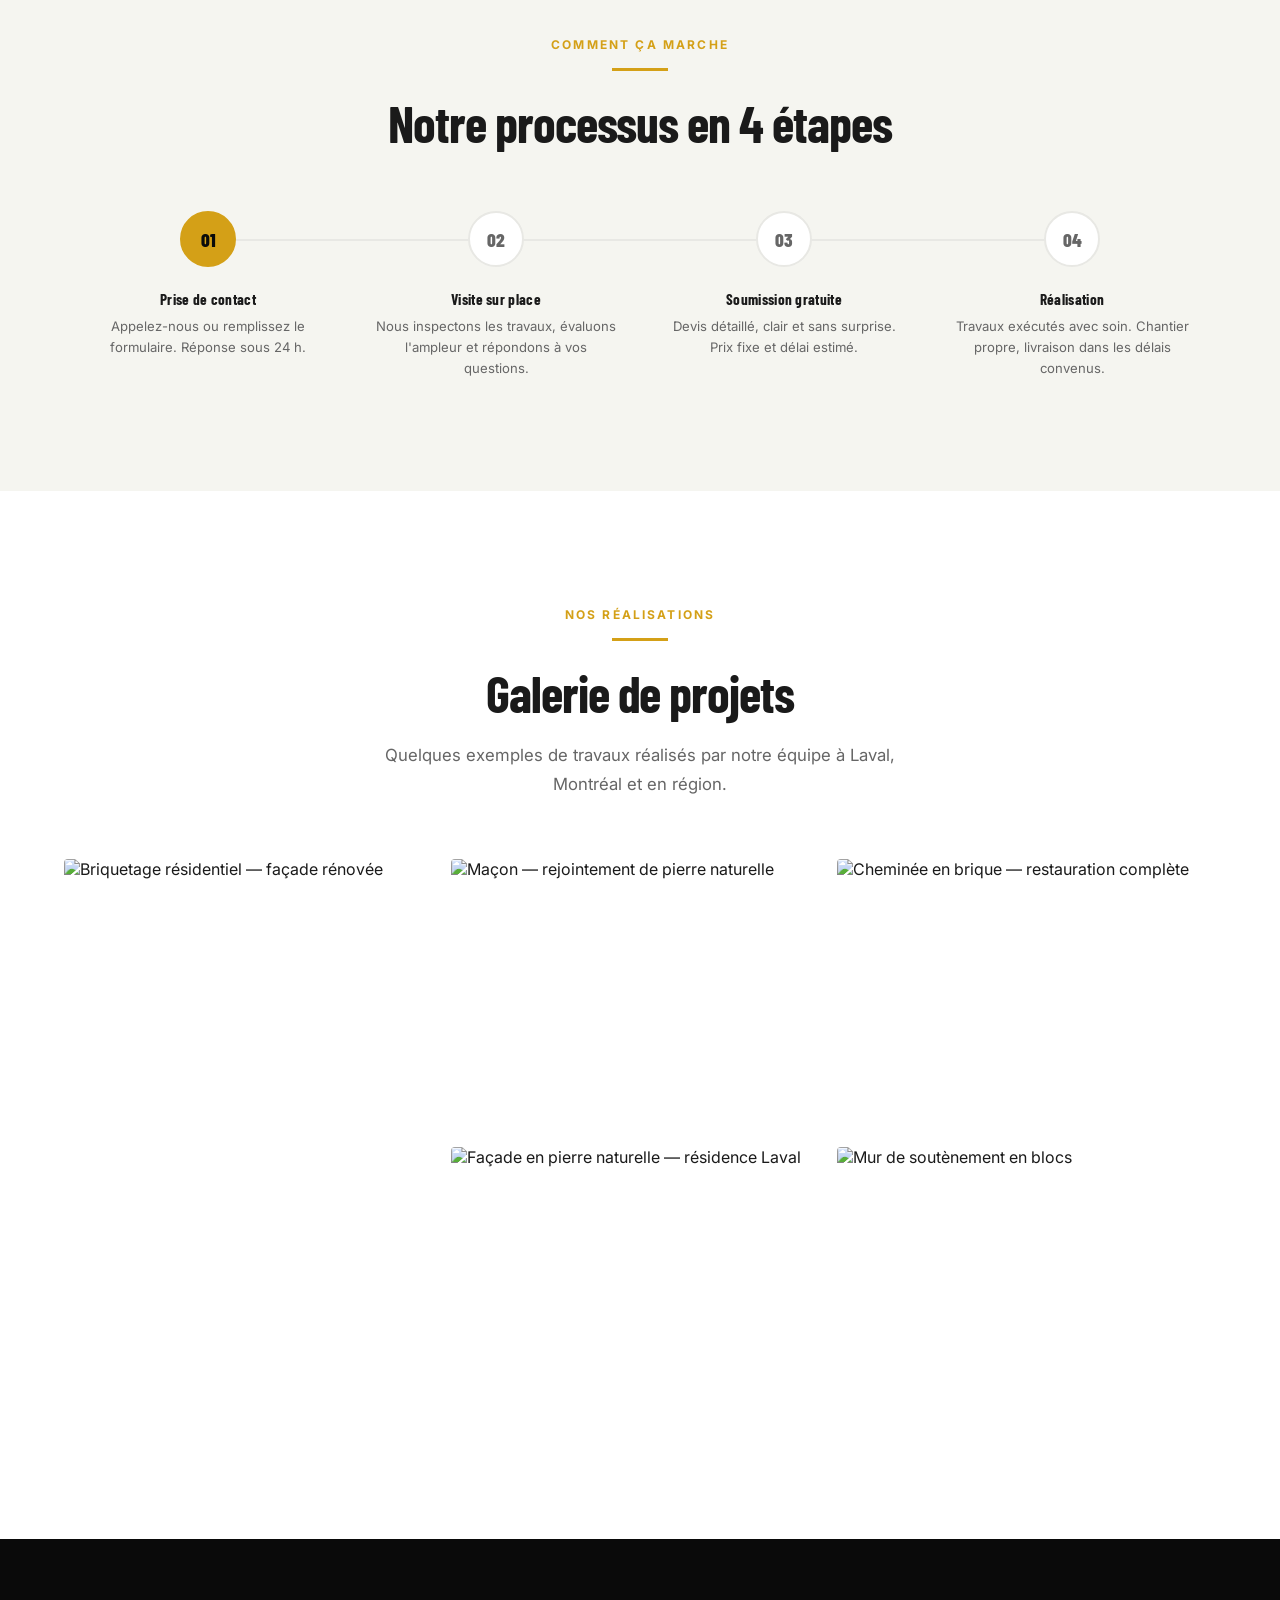
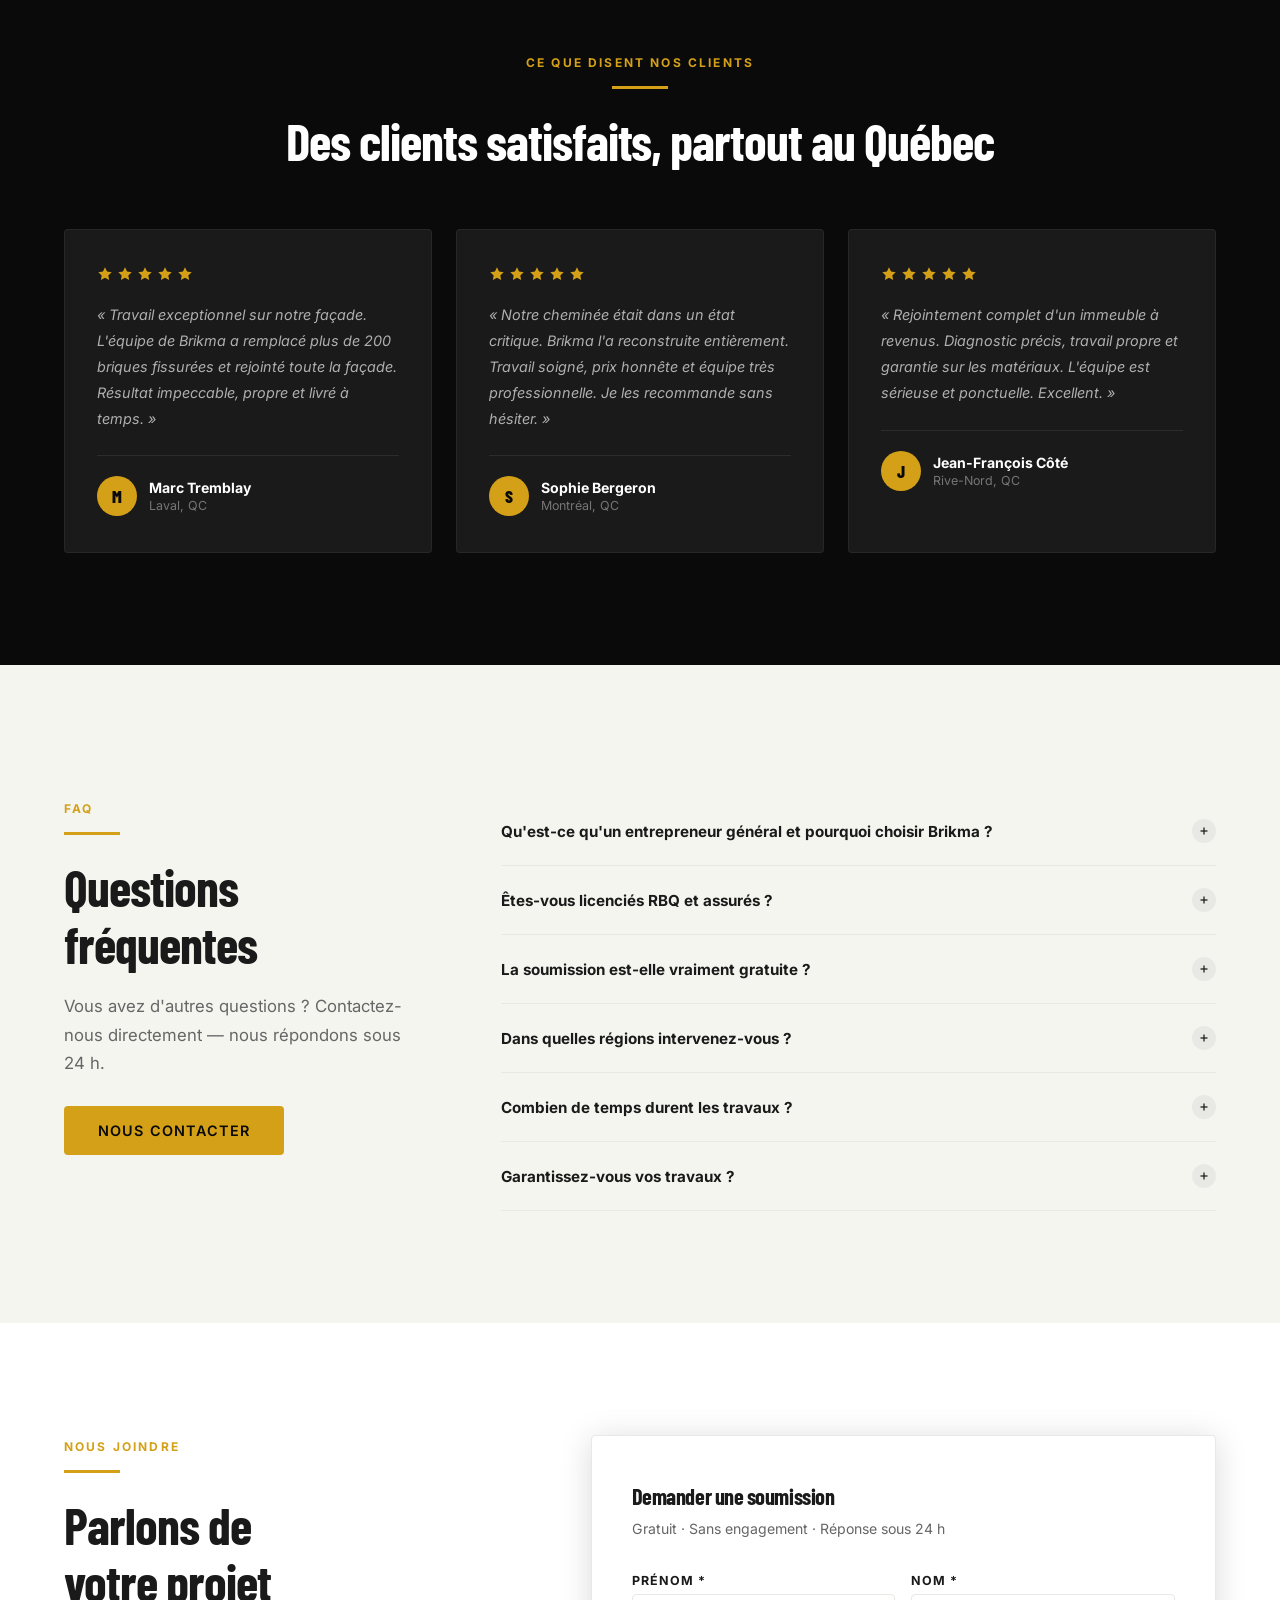
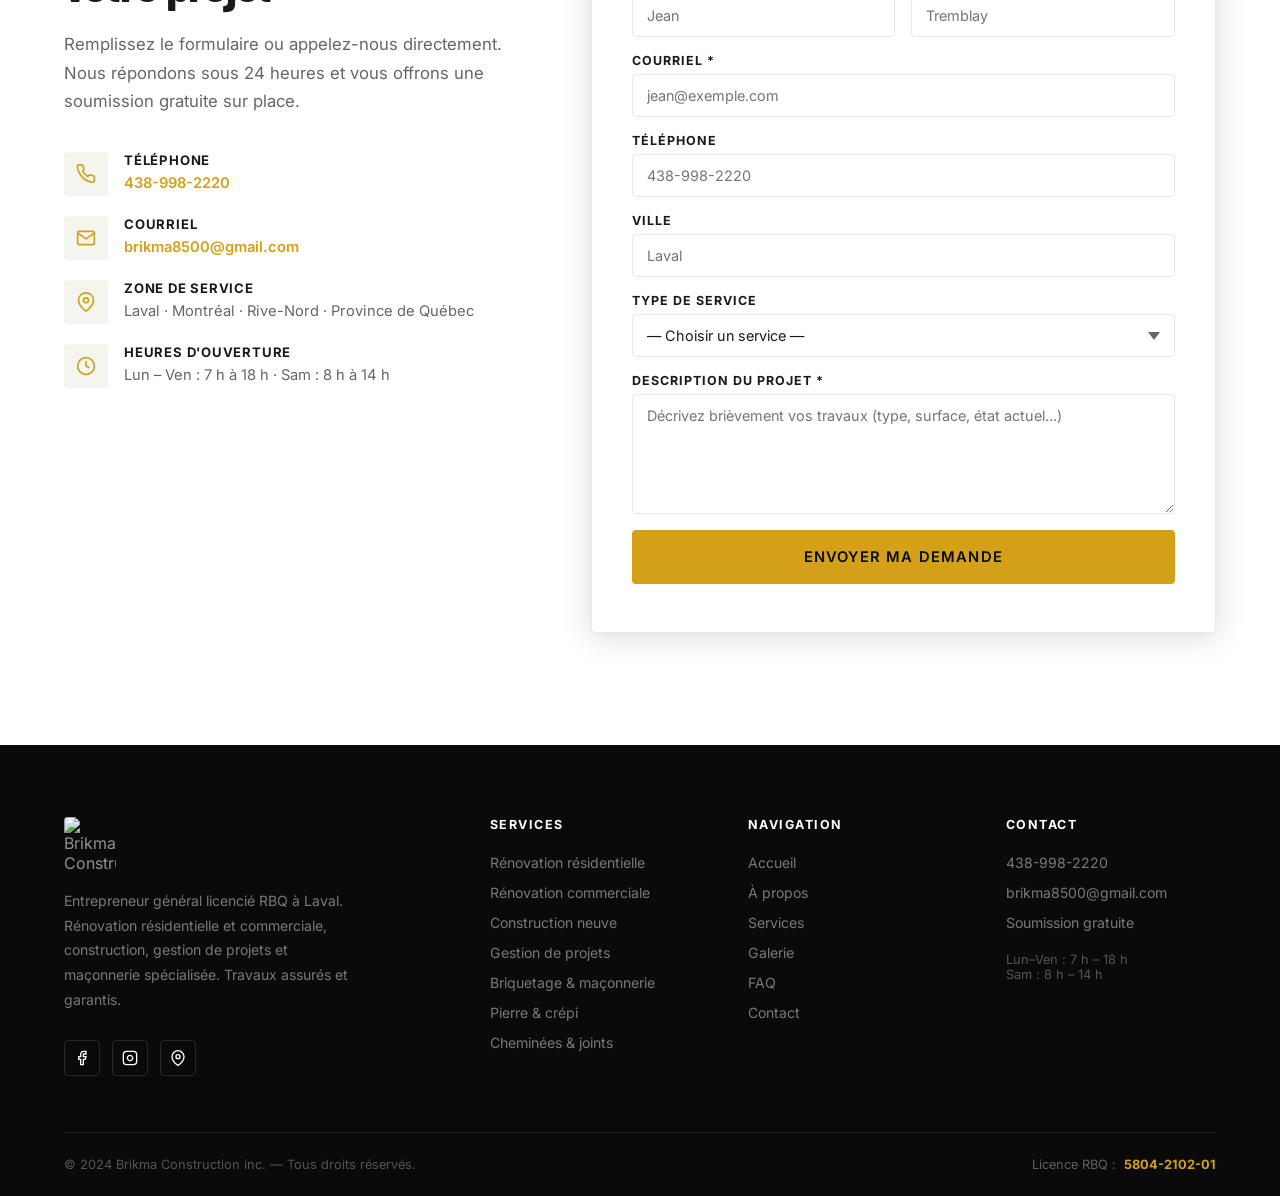
==== commit d05436e1: "feat: logo réel + photos de chantier dans division maçonnerie" ====
--- a/index.html
+++ b/index.html
@@ -60,13 +60,7 @@
 <nav id="navbar" aria-label="Navigation principale">
   <div class="container nav-inner">
     <a href="#hero" class="nav-logo" aria-label="Brikma Construction — Accueil">
-      <div class="nav-logo-icon" aria-hidden="true">
-        <svg viewBox="0 0 24 24" fill="none" stroke="currentColor" stroke-width="2.5" stroke-linecap="round" stroke-linejoin="round">
-          <path d="M3 9l9-7 9 7v11a2 2 0 0 1-2 2H5a2 2 0 0 1-2-2z"/>
-          <polyline points="9 22 9 12 15 12 15 22"/>
-        </svg>
-      </div>
-      <div class="nav-logo-text">BRIKMA<span>.</span></div>
+      <img src="images/logo.png" alt="Brikma Construction — Entrepreneur Général" width="52" height="52" style="border-radius:4px; object-fit:contain;"/>
     </a>
 
     <ul class="nav-links" role="list">
@@ -417,6 +411,34 @@
       </div>
 
     </div>
+
+    <!-- Photos de chantier — Division Maçonnerie -->
+    <div style="margin-top:40px; margin-bottom:8px;">
+      <p style="font-size:.75rem; font-weight:700; letter-spacing:.14em; text-transform:uppercase; color:rgba(255,255,255,.35);">Nos chantiers en photos</p>
+    </div>
+    <div class="division-photos reveal">
+      <div class="division-photo" role="button" tabindex="0" aria-label="Agrandir — Briquetage en cours">
+        <img src="images/projet-1.jpg" alt="Briquetage en cours — Brikma Construction" loading="lazy"/>
+        <div class="division-photo-label">Briquetage</div>
+      </div>
+      <div class="division-photo" role="button" tabindex="0" aria-label="Agrandir — Réparation de briques">
+        <img src="images/projet-2.jpg" alt="Réparation de briques — ancrage et remplacement" loading="lazy"/>
+        <div class="division-photo-label">Réparation briques</div>
+      </div>
+      <div class="division-photo" role="button" tabindex="0" aria-label="Agrandir — Revêtement pierre grise">
+        <img src="images/projet-3.jpg" alt="Pose de pierre naturelle grise — façade résidentielle" loading="lazy"/>
+        <div class="division-photo-label">Pierre naturelle</div>
+      </div>
+      <div class="division-photo" role="button" tabindex="0" aria-label="Agrandir — Mur de briques à restaurer">
+        <img src="images/projet-4.jpg" alt="Mur de briques rouges — diagnostic et restauration" loading="lazy"/>
+        <div class="division-photo-label">Restauration mur</div>
+      </div>
+      <div class="division-photo" role="button" tabindex="0" aria-label="Agrandir — Travail des joints de pierre">
+        <img src="images/projet-5.jpg" alt="Maçon au travail — joints de pierre et linteaux" loading="lazy"/>
+        <div class="division-photo-label">Joints de pierre</div>
+      </div>
+    </div>
+
   </div>
 </section>
 
@@ -780,13 +802,7 @@
 
       <div class="footer-brand">
         <a href="#hero" class="nav-logo" aria-label="Retour en haut">
-          <div class="nav-logo-icon" aria-hidden="true">
-            <svg viewBox="0 0 24 24" fill="none" stroke="currentColor" stroke-width="2.5" stroke-linecap="round" stroke-linejoin="round">
-              <path d="M3 9l9-7 9 7v11a2 2 0 0 1-2 2H5a2 2 0 0 1-2-2z"/>
-              <polyline points="9 22 9 12 15 12 15 22"/>
-            </svg>
-          </div>
-          <div class="nav-logo-text">BRIKMA<span>.</span></div>
+          <img src="images/logo.png" alt="Brikma Construction" width="52" height="52" style="border-radius:4px; object-fit:contain;"/>
         </a>
         <p>Entrepreneur général licencié RBQ à Laval. Rénovation résidentielle et commerciale, construction, gestion de projets et maçonnerie spécialisée. Travaux assurés et garantis.</p>
         <div class="footer-social" aria-label="Réseaux sociaux">
--- a/css/style.css
+++ b/css/style.css
@@ -1201,6 +1201,59 @@
 }
 
 /* ============================================================
+   DIVISION PHOTOS (maçonnerie)
+   ============================================================ */
+.division-photos {
+  margin-top: 32px;
+  display: grid;
+  grid-template-columns: repeat(5, 1fr);
+  gap: 6px;
+  border-radius: var(--radius);
+  overflow: hidden;
+}
+.division-photo {
+  position: relative;
+  overflow: hidden;
+  cursor: pointer;
+  aspect-ratio: 3/4;
+}
+.division-photo:first-child {
+  grid-column: span 2;
+  aspect-ratio: auto;
+}
+.division-photo img {
+  width: 100%; height: 100%;
+  object-fit: cover;
+  transition: transform .5s var(--ease);
+  filter: brightness(.85);
+}
+.division-photo:hover img {
+  transform: scale(1.07);
+  filter: brightness(1);
+}
+.division-photo-label {
+  position: absolute;
+  bottom: 0; left: 0; right: 0;
+  background: linear-gradient(to top, rgba(0,0,0,.75), transparent);
+  color: var(--white);
+  font-size: .72rem;
+  font-weight: 700;
+  letter-spacing: .08em;
+  text-transform: uppercase;
+  padding: 20px 12px 10px;
+  opacity: 0;
+  transition: opacity .3s;
+}
+.division-photo:hover .division-photo-label { opacity: 1; }
+
+@media (max-width: 768px) {
+  .division-photos {
+    grid-template-columns: repeat(2, 1fr);
+  }
+  .division-photo:first-child { grid-column: span 2; aspect-ratio: 16/9; }
+}
+
+/* ============================================================
    BACK TO TOP
    ============================================================ */
 #back-to-top {
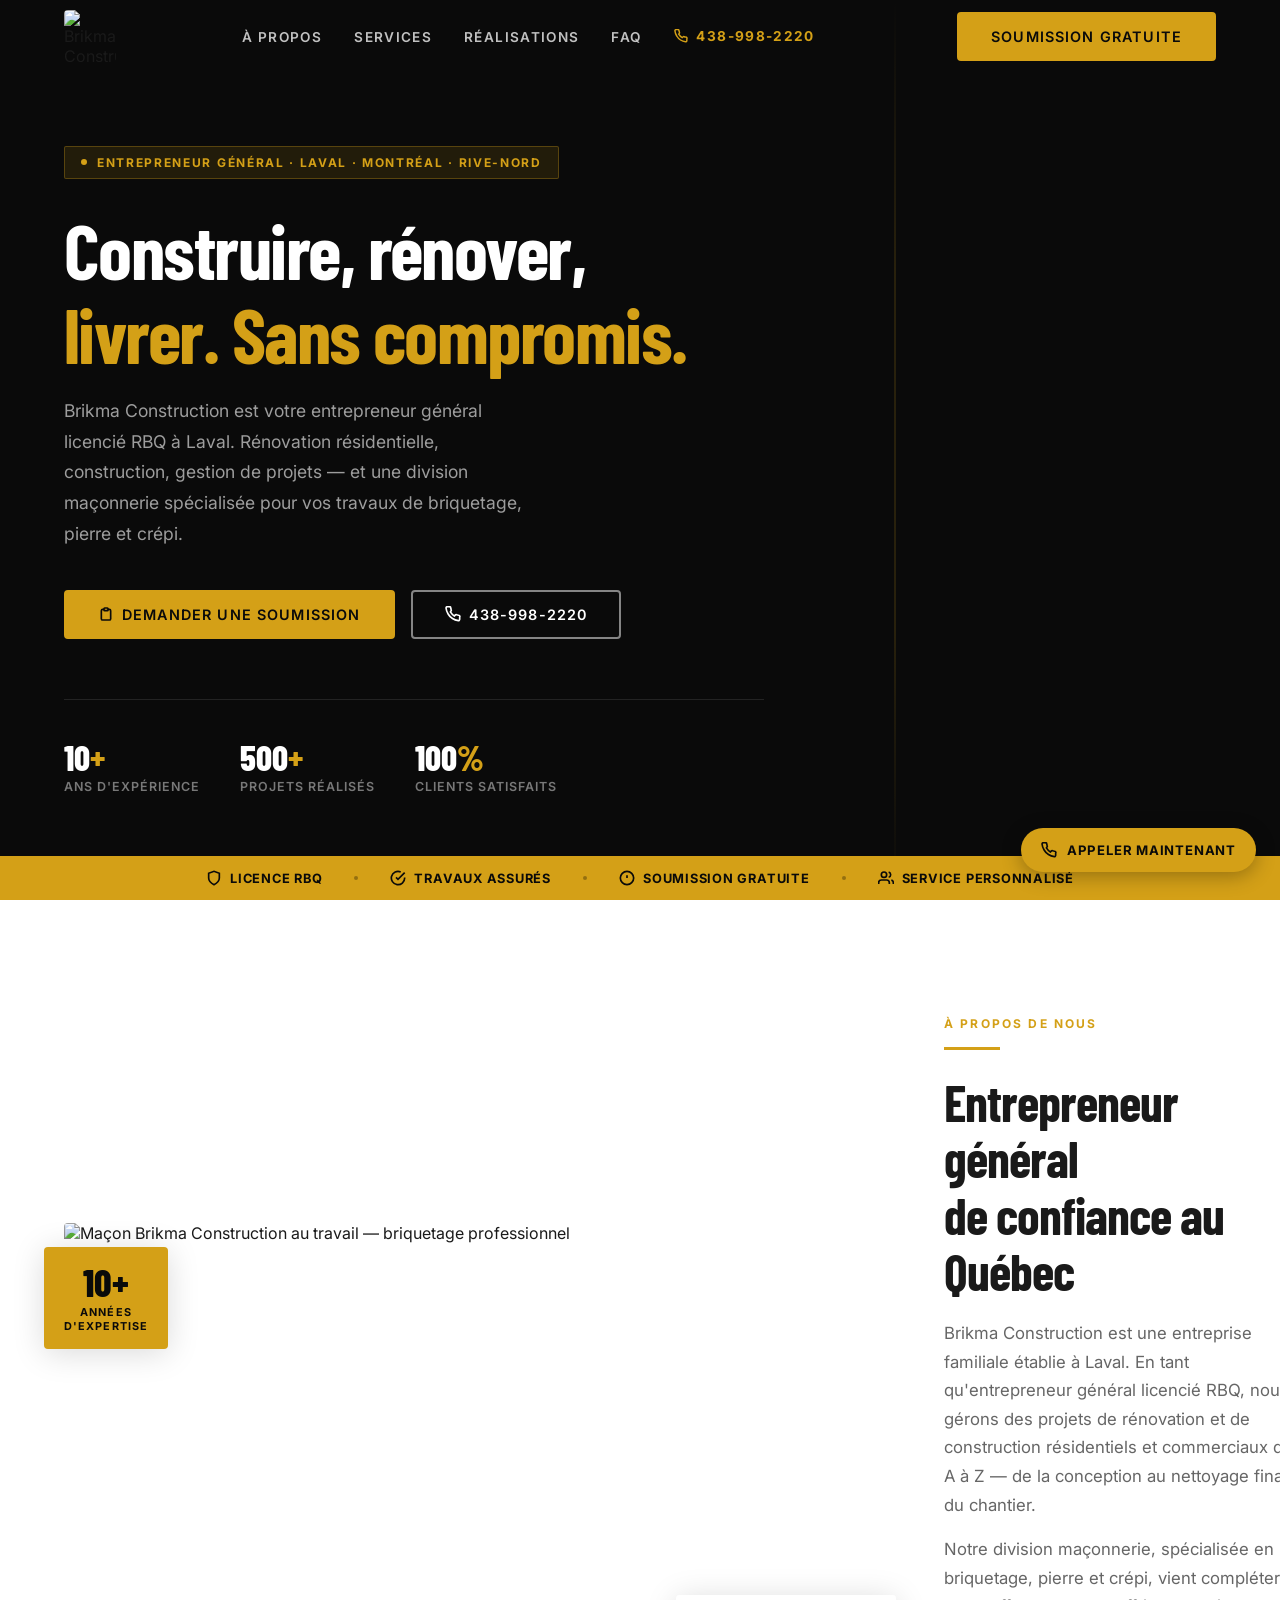
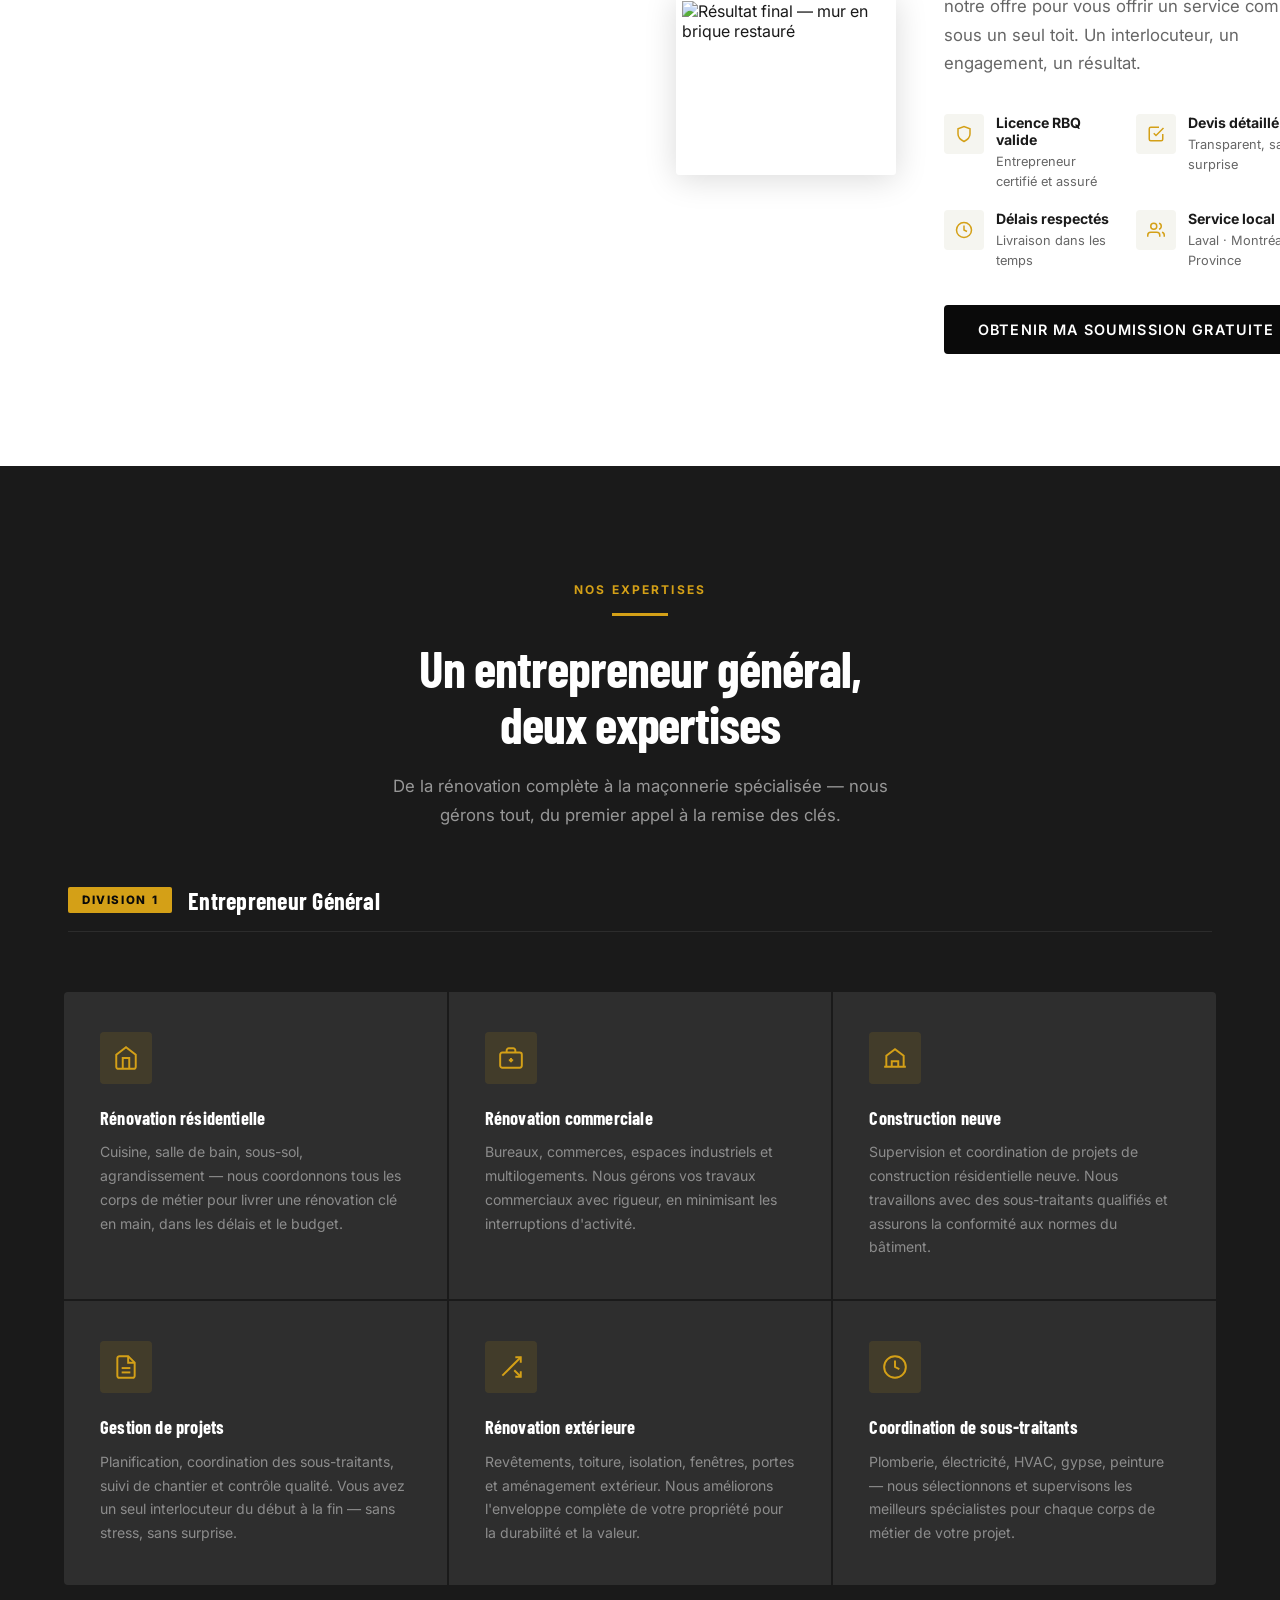
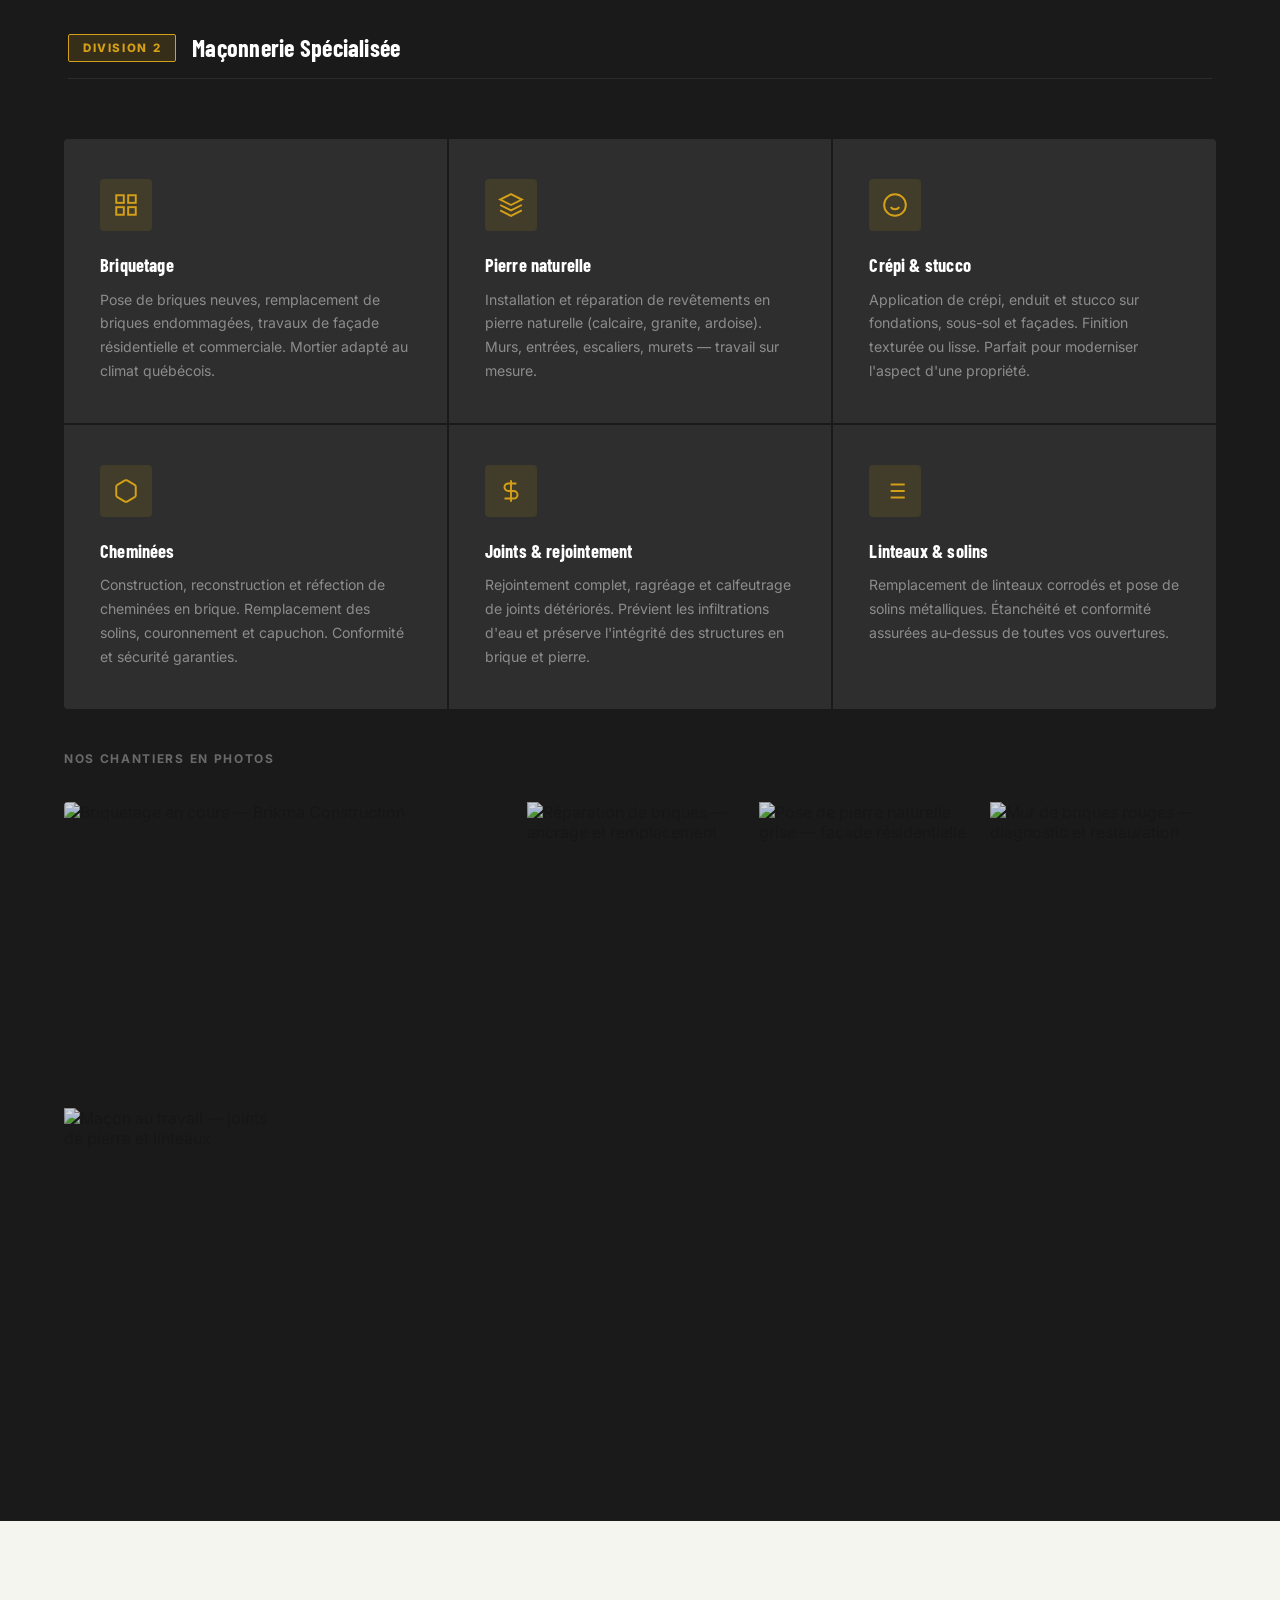
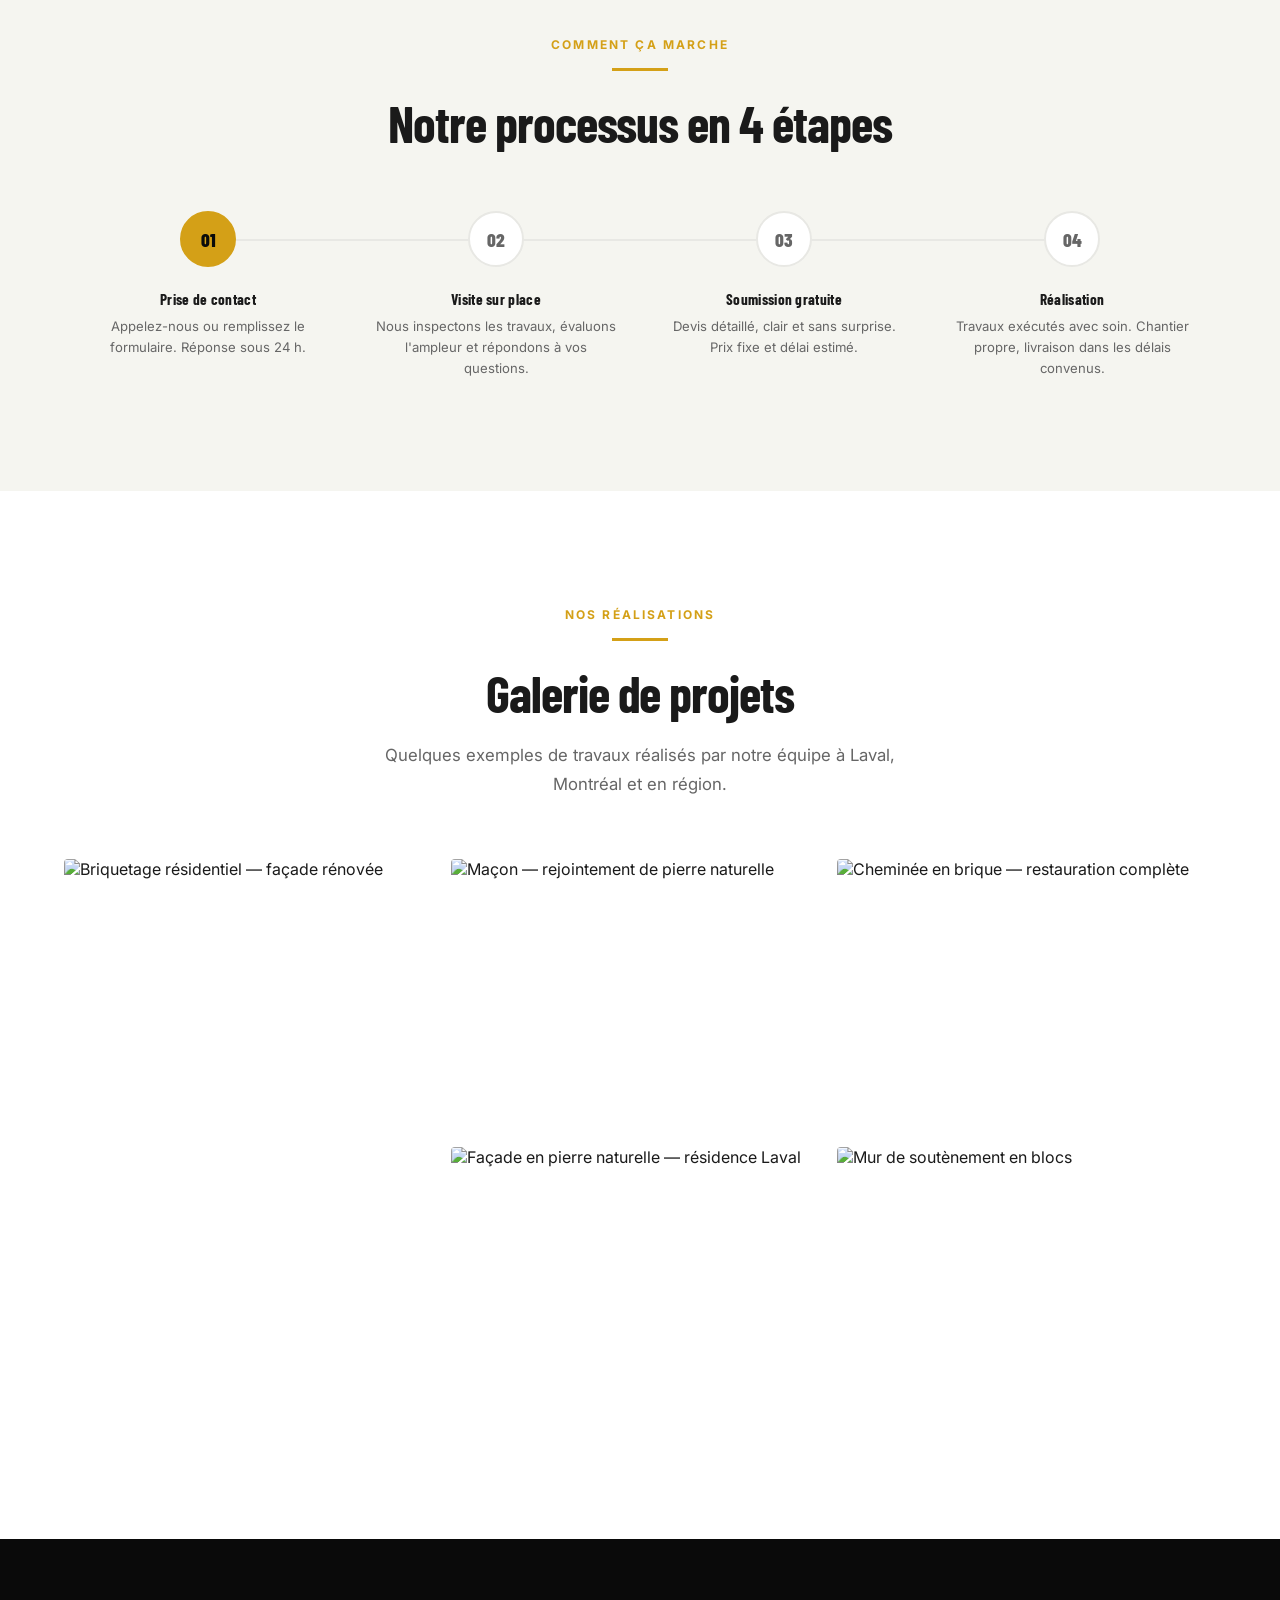
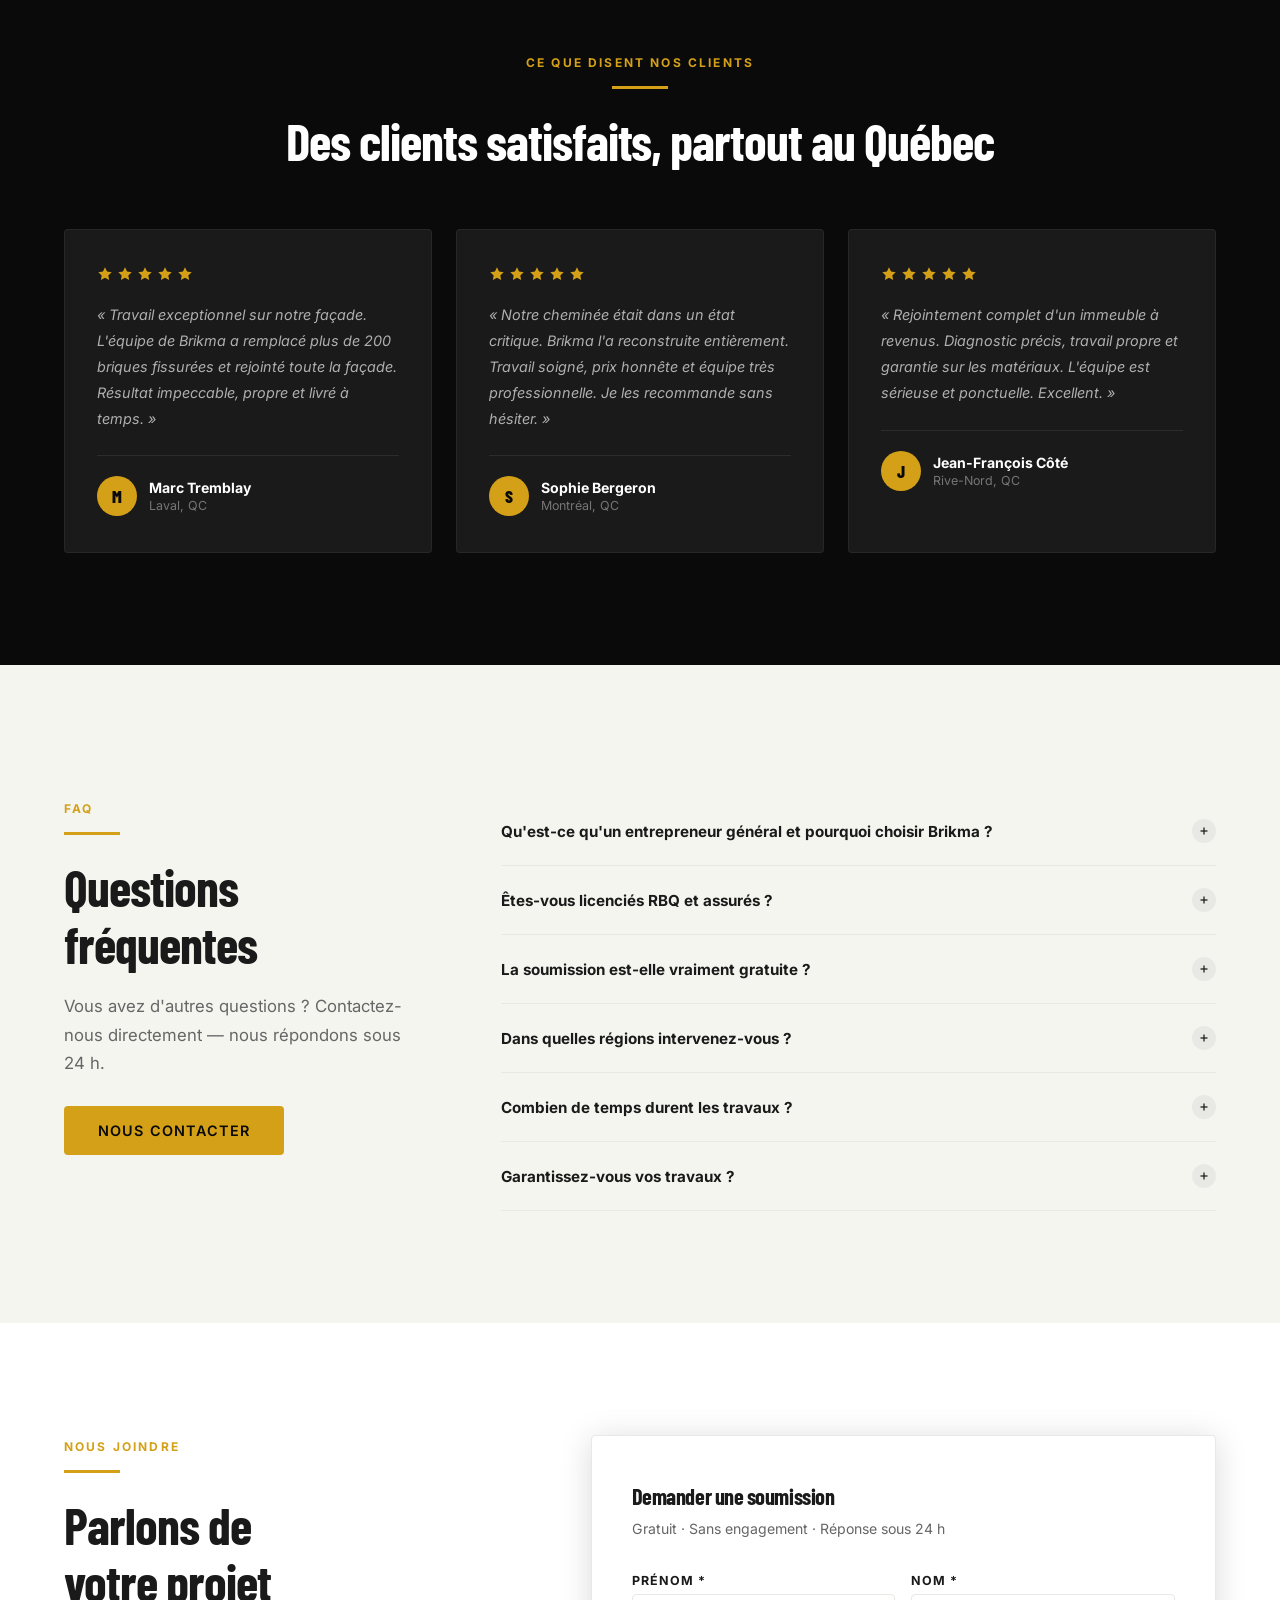
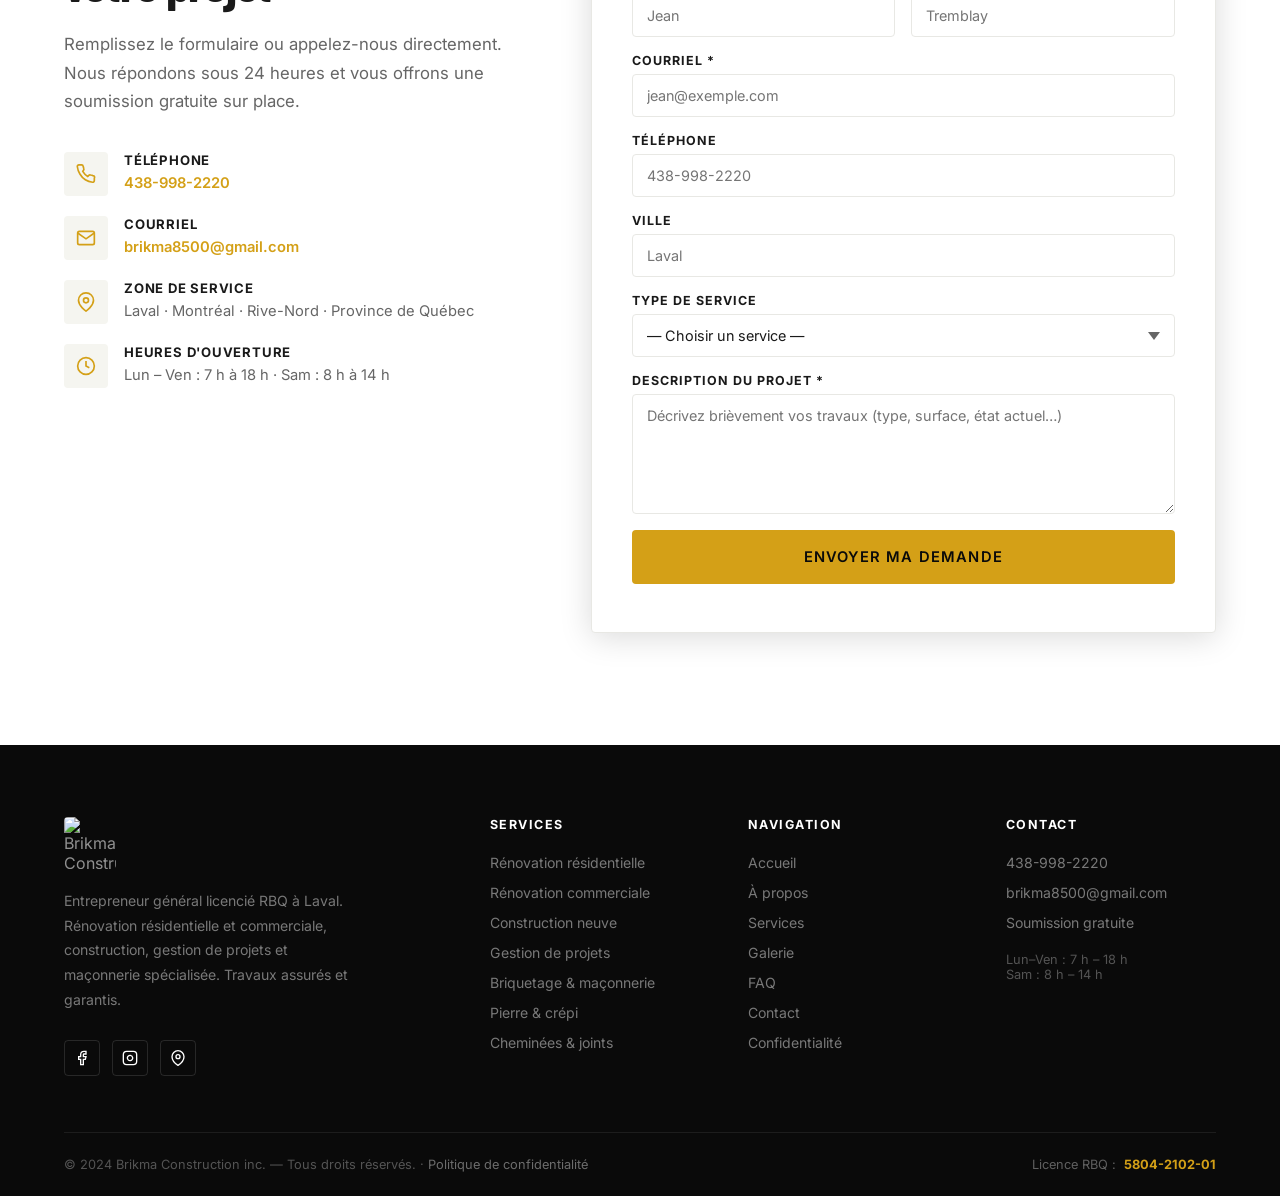
==== commit 1fb86347: "Ajouter la page de politique de confidentialité Crée privacy.html avec navigation sticky, table des " ====
--- a/index.html
+++ b/index.html
@@ -840,6 +840,7 @@
           <li><a href="#gallery">Galerie</a></li>
           <li><a href="#faq">FAQ</a></li>
           <li><a href="#contact">Contact</a></li>
+          <li><a href="privacy.html">Confidentialité</a></li>
         </ul>
       </div>
 
@@ -859,7 +860,7 @@
     </div>
 
     <div class="footer-bottom">
-      <div class="footer-copy">© 2024 Brikma Construction inc. — Tous droits réservés.</div>
+      <div class="footer-copy">© 2024 Brikma Construction inc. — Tous droits réservés. · <a href="privacy.html" style="color:rgba(255,255,255,.4); transition:color .2s">Politique de confidentialité</a></div>
       <div class="footer-rbq">
         Licence RBQ : <span>5804-2102-01</span>
       </div>
